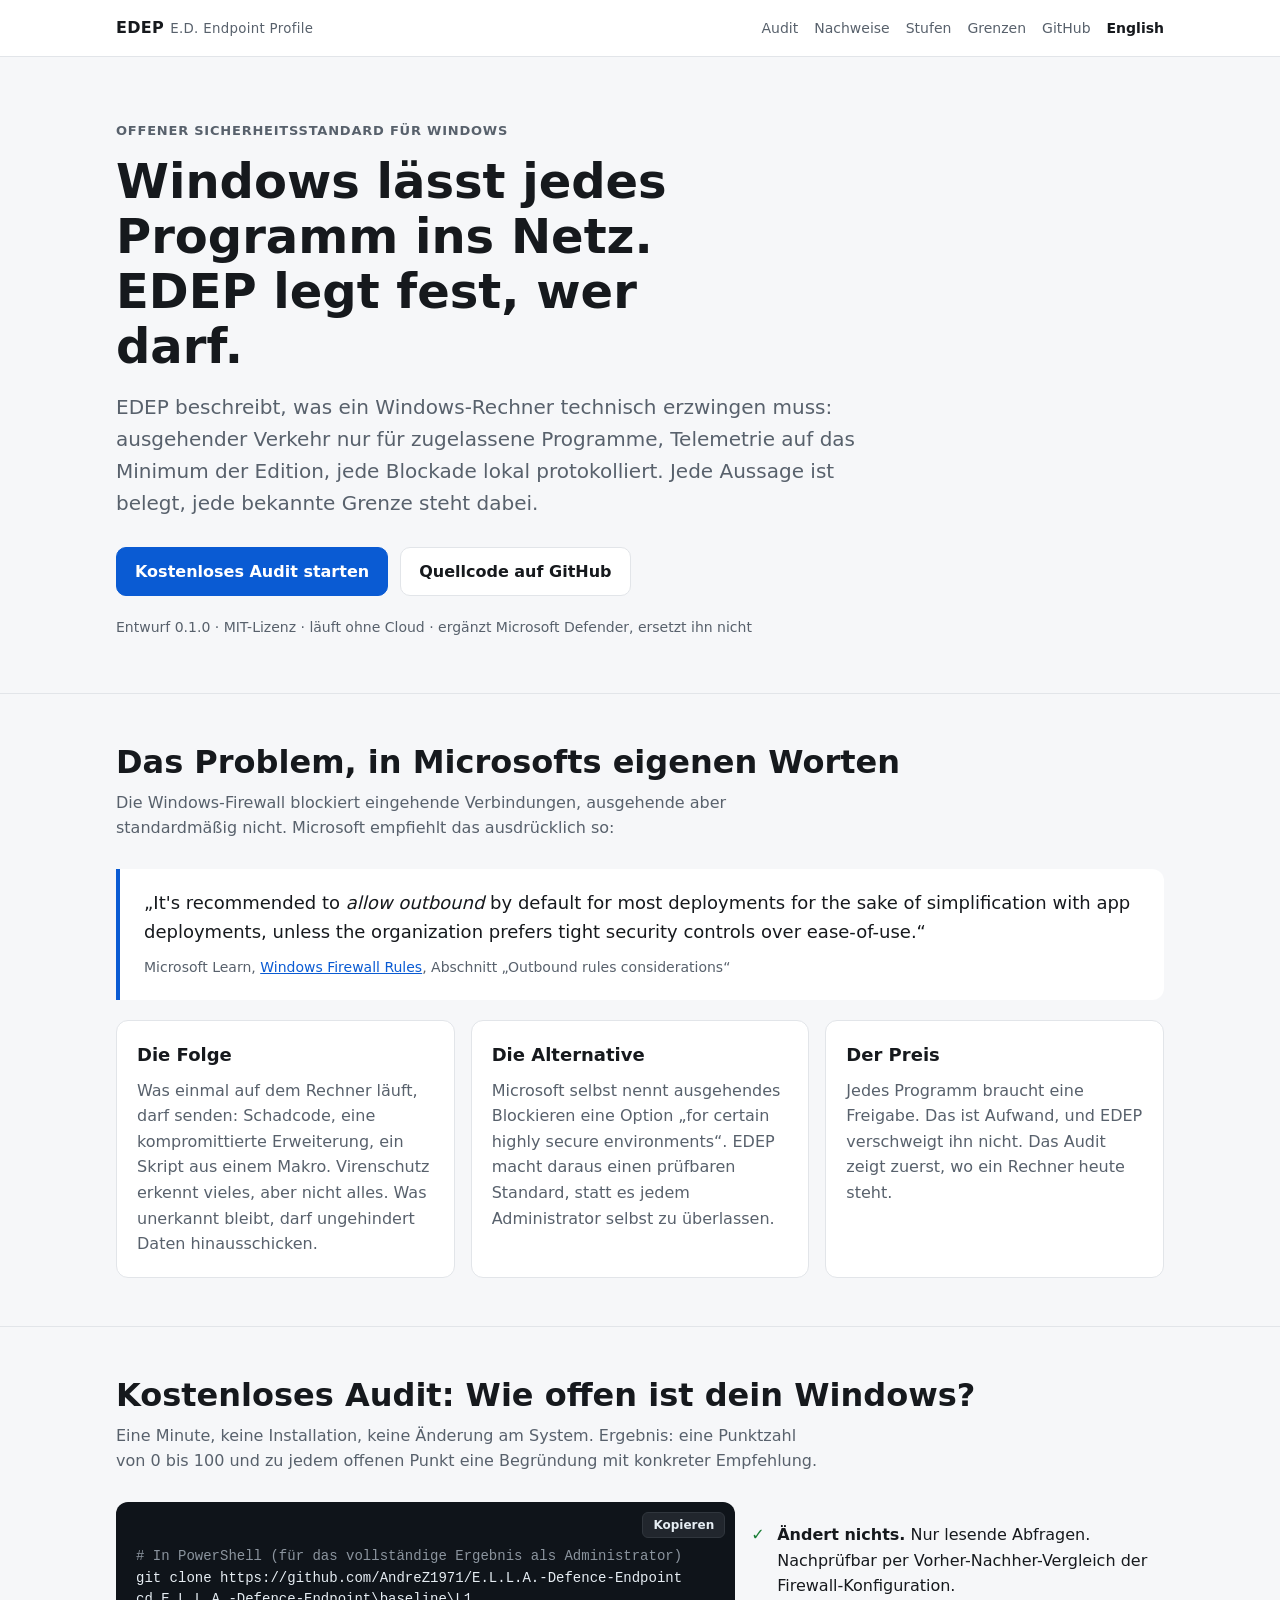
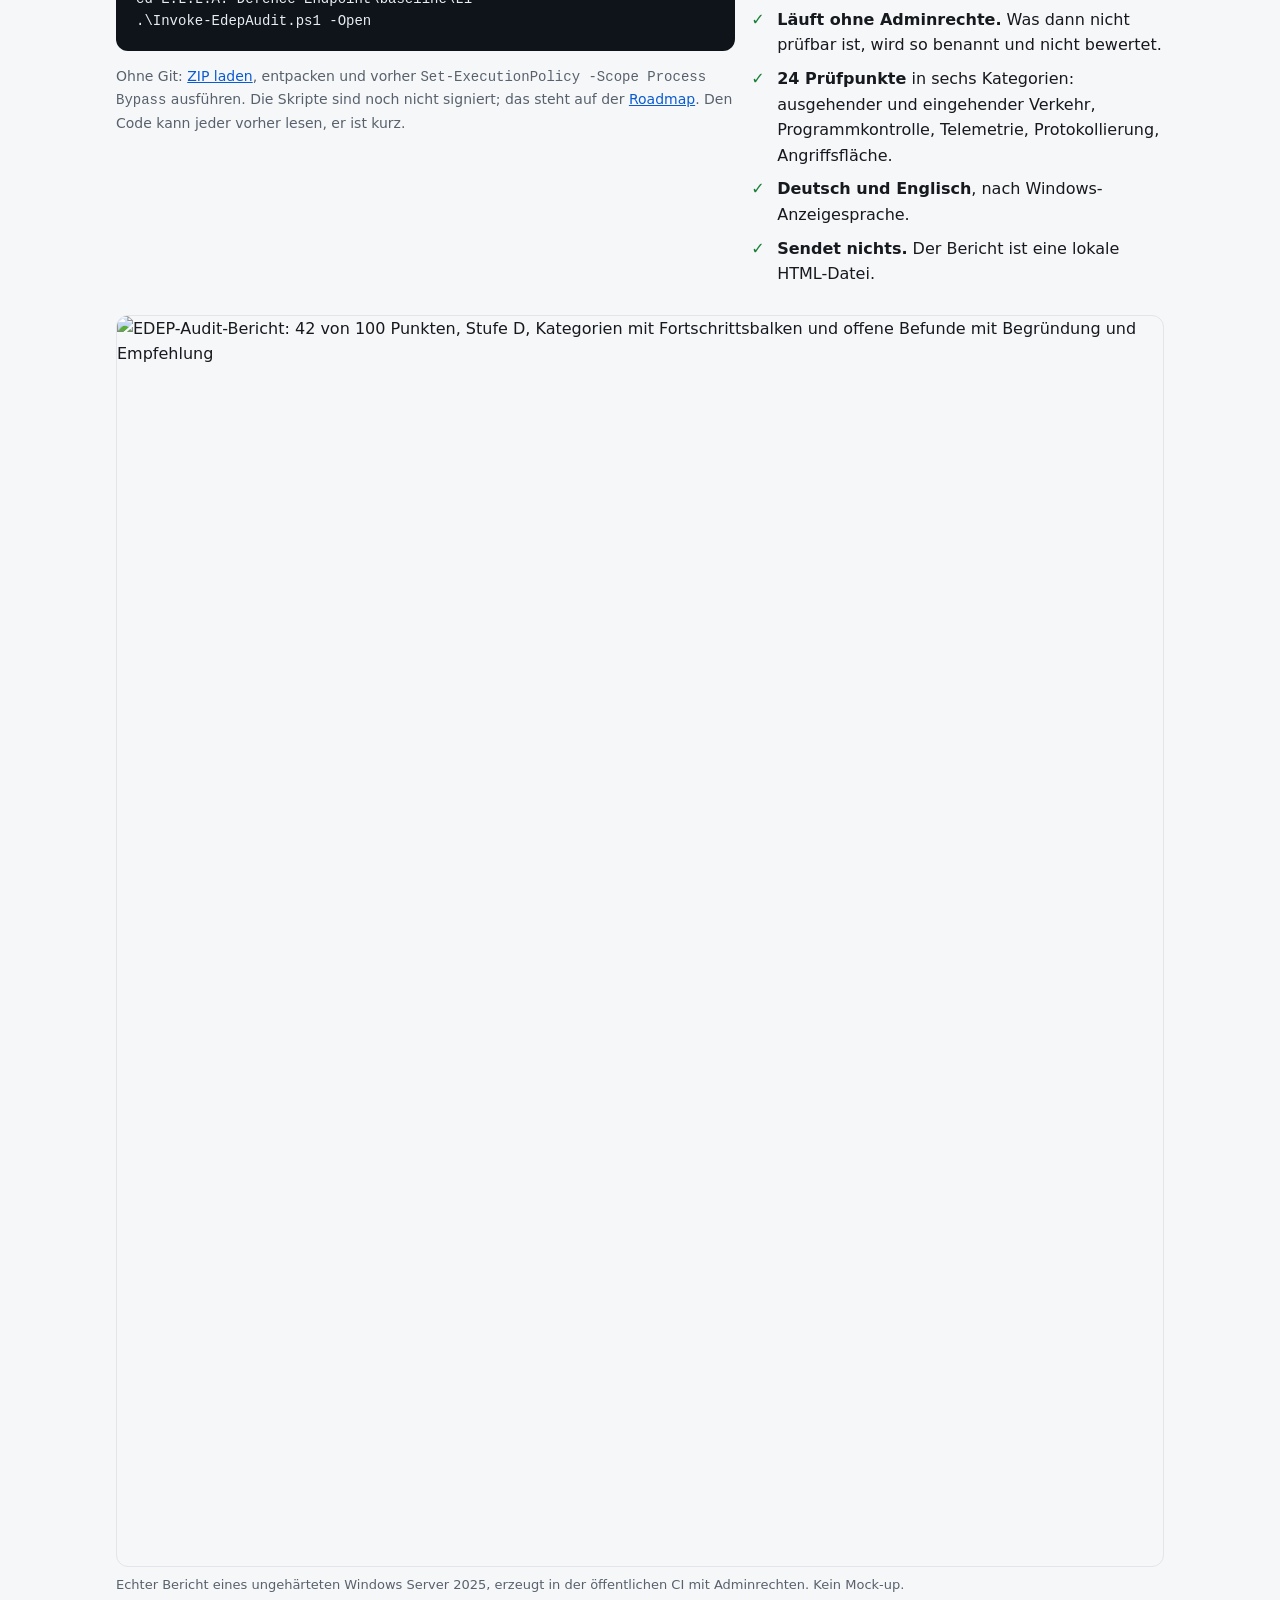
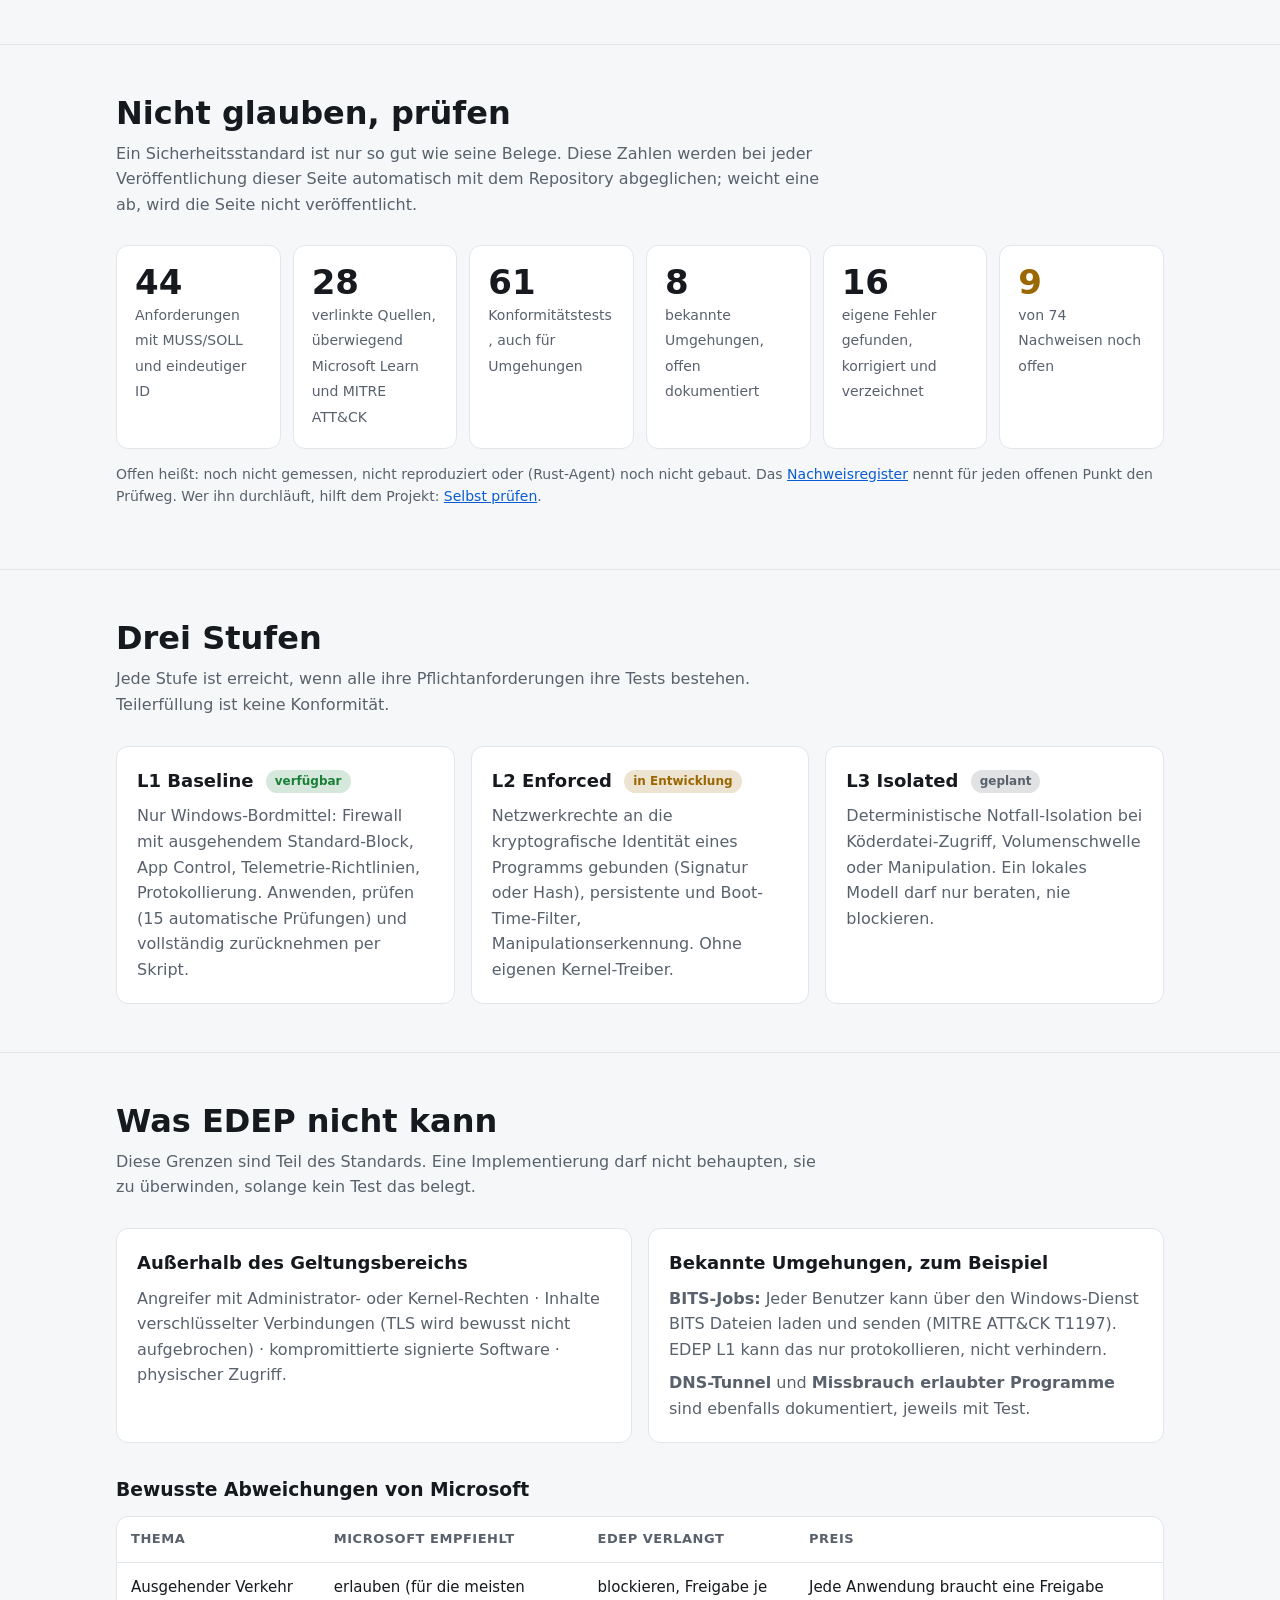
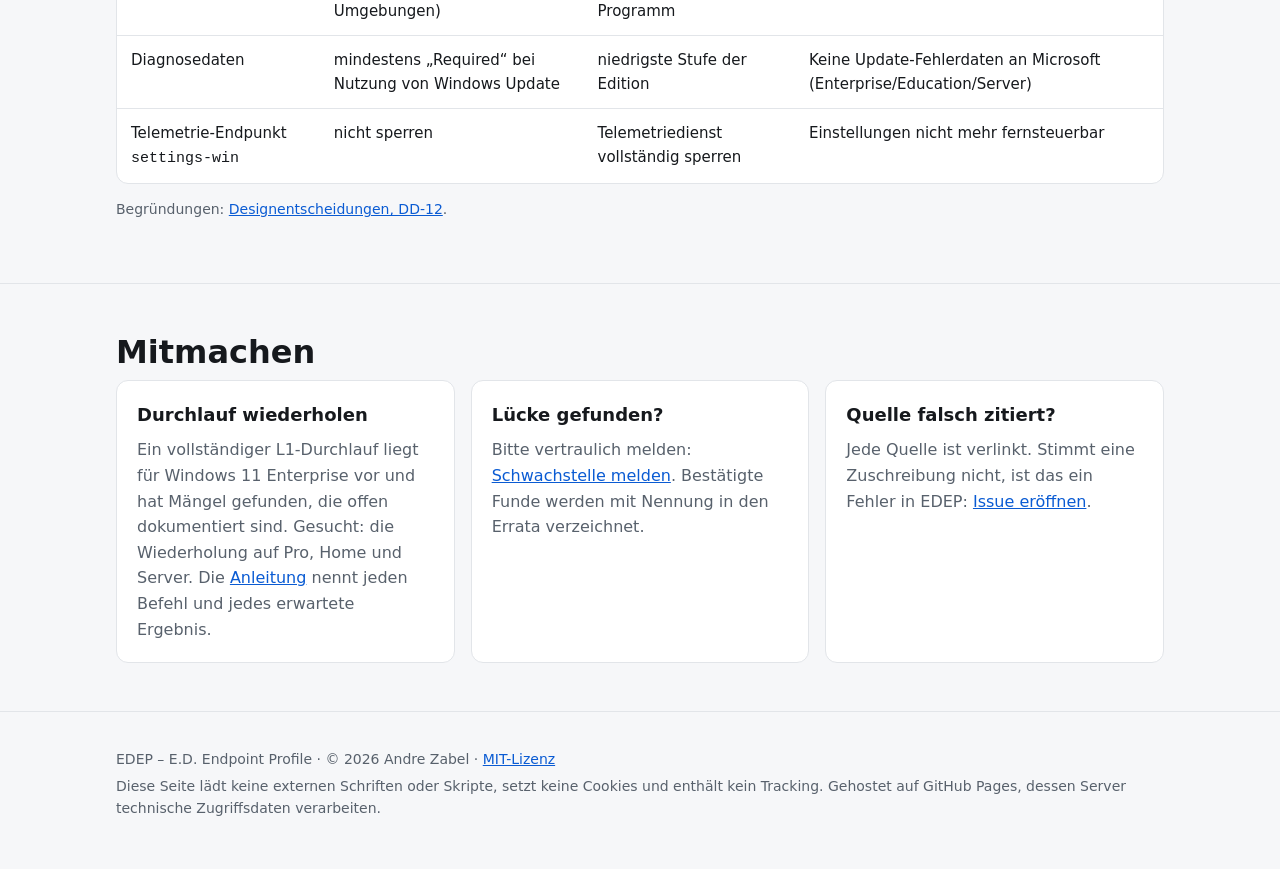
==== site/index.html @ e9babc38 "Destructive-Stufe auf Pro gemessen (12/13, D-E1 FAIL, E-91); Stufe übergibt eigene Sicherung an Rest" ====
<!doctype html>
<html lang="de">
  <head>
    <meta charset="utf-8" />
    <meta name="viewport" content="width=device-width, initial-scale=1" />
    <title>EDEP – Offener Sicherheitsstandard für Windows</title>
    <meta
      name="description"
      content="EDEP ist ein offener, prüfbarer Sicherheitsstandard für Windows: ausgehender Verkehr nur für zugelassene Programme, Telemetrie auf das Minimum, jede Blockade protokolliert. Mit kostenlosem Audit-Tool."
    />
    <meta name="color-scheme" content="light dark" />
    <link rel="alternate" hreflang="en" href="en/" />
    <link rel="stylesheet" href="style.css" />
  </head>
  <body>
    <header class="top">
      <div class="wrap">
        <a class="brand" href="./">EDEP<small>E.D. Endpoint Profile</small></a>
        <nav class="main" aria-label="Hauptnavigation">
          <a href="#audit">Audit</a>
          <a href="#pruefen">Nachweise</a>
          <a href="#stufen">Stufen</a>
          <a href="#grenzen">Grenzen</a>
          <a href="https://github.com/AndreZ1971/E.L.L.A.-Defence-Endpoint"
            >GitHub</a
          >
          <a class="lang" href="en/" hreflang="en" lang="en">English</a>
        </nav>
      </div>
    </header>

    <main>
      <div class="hero wrap">
        <p class="eyebrow">Offener Sicherheitsstandard für Windows</p>
        <h1>
          Windows lässt jedes Programm ins Netz. EDEP legt fest, wer darf.
        </h1>
        <p class="lead">
          EDEP beschreibt, was ein Windows-Rechner technisch erzwingen muss:
          ausgehender Verkehr nur für zugelassene Programme, Telemetrie auf das
          Minimum der Edition, jede Blockade lokal protokolliert. Jede Aussage
          ist belegt, jede bekannte Grenze steht dabei.
        </p>
        <div class="cta">
          <a class="btn primary" href="#audit">Kostenloses Audit starten</a>
          <a
            class="btn"
            href="https://github.com/AndreZ1971/E.L.L.A.-Defence-Endpoint"
            >Quellcode auf GitHub</a
          >
        </div>
        <p class="meta-line">
          Entwurf 0.1.0 · MIT-Lizenz · läuft ohne Cloud · ergänzt Microsoft
          Defender, ersetzt ihn nicht
        </p>
      </div>

      <section aria-labelledby="problem">
        <div class="wrap">
          <h2 id="problem">Das Problem, in Microsofts eigenen Worten</h2>
          <p class="intro">
            Die Windows-Firewall blockiert eingehende Verbindungen, ausgehende
            aber standardmäßig nicht. Microsoft empfiehlt das ausdrücklich so:
          </p>
          <blockquote class="source">
            <p>
              „It's recommended to <em>allow outbound</em> by default for most
              deployments for the sake of simplification with app deployments,
              unless the organization prefers tight security controls over
              ease-of-use.“
            </p>
            <cite
              >Microsoft Learn,
              <a
                href="https://learn.microsoft.com/en-us/windows/security/operating-system-security/network-security/windows-firewall/rules"
                >Windows Firewall Rules</a
              >, Abschnitt „Outbound rules considerations“</cite
            >
          </blockquote>
          <div class="grid three" style="margin-top: 20px">
            <div class="card">
              <h3>Die Folge</h3>
              <p>
                Was einmal auf dem Rechner läuft, darf senden: Schadcode, eine
                kompromittierte Erweiterung, ein Skript aus einem Makro.
                Virenschutz erkennt vieles, aber nicht alles. Was unerkannt
                bleibt, darf ungehindert Daten hinausschicken.
              </p>
            </div>
            <div class="card">
              <h3>Die Alternative</h3>
              <p>
                Microsoft selbst nennt ausgehendes Blockieren eine Option „for
                certain highly secure environments“. EDEP macht daraus einen
                prüfbaren Standard, statt es jedem Administrator selbst zu
                überlassen.
              </p>
            </div>
            <div class="card">
              <h3>Der Preis</h3>
              <p>
                Jedes Programm braucht eine Freigabe. Das ist Aufwand, und EDEP
                verschweigt ihn nicht. Das Audit zeigt zuerst, wo ein Rechner
                heute steht.
              </p>
            </div>
          </div>
        </div>
      </section>

      <section id="audit" aria-labelledby="audit-h">
        <div class="wrap">
          <h2 id="audit-h">Kostenloses Audit: Wie offen ist dein Windows?</h2>
          <p class="intro">
            Eine Minute, keine Installation, keine Änderung am System. Ergebnis:
            eine Punktzahl von 0 bis 100 und zu jedem offenen Punkt eine
            Begründung mit konkreter Empfehlung.
          </p>
          <div class="grid audit">
            <div>
              <div class="code">
                <button class="copy" type="button" data-copy="audit-cmd">
                  Kopieren
                </button>
                <pre
                  id="audit-cmd"
                ><span class="c"># In PowerShell (für das vollständige Ergebnis als Administrator)</span>
git clone https://github.com/AndreZ1971/E.L.L.A.-Defence-Endpoint
cd E.L.L.A.-Defence-Endpoint\baseline\L1
.\Invoke-EdepAudit.ps1 -Open</pre>
              </div>
              <p class="note">
                Ohne Git:
                <a
                  href="https://github.com/AndreZ1971/E.L.L.A.-Defence-Endpoint/archive/refs/heads/main.zip"
                  >ZIP laden</a
                >, entpacken und vorher
                <code>Set-ExecutionPolicy -Scope Process Bypass</code>
                ausführen. Die Skripte sind noch nicht signiert; das steht auf
                der
                <a
                  href="https://github.com/AndreZ1971/E.L.L.A.-Defence-Endpoint/blob/main/docs/ROADMAP.md"
                  >Roadmap</a
                >. Den Code kann jeder vorher lesen, er ist kurz.
              </p>
            </div>
            <div>
              <ul class="checks">
                <li>
                  <strong>Ändert nichts.</strong> Nur lesende Abfragen.
                  Nachprüfbar per Vorher-Nachher-Vergleich der
                  Firewall-Konfiguration.
                </li>
                <li>
                  <strong>Läuft ohne Adminrechte.</strong> Was dann nicht
                  prüfbar ist, wird so benannt und nicht bewertet.
                </li>
                <li>
                  <strong
                    ><span data-check="audit-items">24</span> Prüfpunkte</strong
                  >
                  in sechs Kategorien: ausgehender und eingehender Verkehr,
                  Programmkontrolle, Telemetrie, Protokollierung,
                  Angriffsfläche.
                </li>
                <li>
                  <strong>Deutsch und Englisch</strong>, nach
                  Windows-Anzeigesprache.
                </li>
                <li>
                  <strong>Sendet nichts.</strong> Der Bericht ist eine lokale
                  HTML-Datei.
                </li>
              </ul>
            </div>
          </div>
          <figure class="shot">
            <picture>
              <source
                media="(prefers-color-scheme: dark)"
                srcset="images/audit-beispiel-dunkel.png"
              />
              <img
                src="images/audit-beispiel-hell.png"
                width="1000"
                height="1195"
                alt="EDEP-Audit-Bericht: 42 von 100 Punkten, Stufe D, Kategorien mit Fortschrittsbalken und offene Befunde mit Begründung und Empfehlung"
                loading="lazy"
              />
            </picture>
            <figcaption>
              Echter Bericht eines ungehärteten Windows Server 2025, erzeugt in
              der öffentlichen CI mit Adminrechten. Kein Mock-up.
            </figcaption>
          </figure>
        </div>
      </section>

      <section id="pruefen" aria-labelledby="pruefen-h">
        <div class="wrap">
          <h2 id="pruefen-h">Nicht glauben, prüfen</h2>
          <p class="intro">
            Ein Sicherheitsstandard ist nur so gut wie seine Belege. Diese
            Zahlen werden bei jeder Veröffentlichung dieser Seite automatisch
            mit dem Repository abgeglichen; weicht eine ab, wird die Seite nicht
            veröffentlicht.
          </p>
          <div class="stats">
            <a
              class="stat"
              href="https://github.com/AndreZ1971/E.L.L.A.-Defence-Endpoint/blob/main/SPEC.md#4-anforderungen"
              ><b data-check="requirements">44</b
              ><span>Anforderungen mit MUSS/SOLL und eindeutiger ID</span></a
            >
            <a
              class="stat"
              href="https://github.com/AndreZ1971/E.L.L.A.-Defence-Endpoint/blob/main/SPEC.md#anhang-b--quellen"
              ><b data-check="sources">28</b
              ><span
                >verlinkte Quellen, überwiegend Microsoft Learn und MITRE
                ATT&amp;CK</span
              ></a
            >
            <a
              class="stat"
              href="https://github.com/AndreZ1971/E.L.L.A.-Defence-Endpoint/blob/main/conformance/README.md"
              ><b data-check="tests">61</b
              ><span>Konformitätstests, auch für Umgehungen</span></a
            >
            <a
              class="stat"
              href="https://github.com/AndreZ1971/E.L.L.A.-Defence-Endpoint/blob/main/SPEC.md#34-bekannte-umgehungen-normativ"
              ><b data-check="bypasses">8</b
              ><span>bekannte Umgehungen, offen dokumentiert</span></a
            >
            <a
              class="stat"
              href="https://github.com/AndreZ1971/E.L.L.A.-Defence-Endpoint/blob/main/docs/EVIDENCE.md#errata"
              ><b data-check="errata">16</b
              ><span
                >eigene Fehler gefunden, korrigiert und verzeichnet</span
              ></a
            >
            <a
              class="stat open"
              href="https://github.com/AndreZ1971/E.L.L.A.-Defence-Endpoint/blob/main/docs/EVIDENCE.md"
              ><b data-check="evidence-open">9</b
              ><span
                >von <span data-check="evidence-total">74</span> Nachweisen noch
                offen</span
              ></a
            >
          </div>
          <p class="note">
            Offen heißt: noch nicht gemessen, nicht reproduziert oder (Rust-Agent)
            noch nicht gebaut. Das
            <a
              href="https://github.com/AndreZ1971/E.L.L.A.-Defence-Endpoint/blob/main/docs/EVIDENCE.md"
              >Nachweisregister</a
            >
            nennt für jeden offenen Punkt den Prüfweg. Wer ihn durchläuft, hilft
            dem Projekt:
            <a
              href="https://github.com/AndreZ1971/E.L.L.A.-Defence-Endpoint/blob/main/docs/VERIFY-YOURSELF.md"
              >Selbst prüfen</a
            >.
          </p>
        </div>
      </section>

      <section id="stufen" aria-labelledby="stufen-h">
        <div class="wrap">
          <h2 id="stufen-h">Drei Stufen</h2>
          <p class="intro">
            Jede Stufe ist erreicht, wenn alle ihre Pflichtanforderungen ihre
            Tests bestehen. Teilerfüllung ist keine Konformität.
          </p>
          <div class="grid three">
            <div class="card">
              <h3>L1 Baseline <span class="badge ok">verfügbar</span></h3>
              <p>
                Nur Windows-Bordmittel: Firewall mit ausgehendem Standard-Block,
                App Control, Telemetrie-Richtlinien, Protokollierung. Anwenden,
                prüfen (<span data-check="l1-checks">15</span> automatische
                Prüfungen) und vollständig zurücknehmen per Skript.
              </p>
            </div>
            <div class="card">
              <h3>L2 Enforced <span class="badge dev">in Entwicklung</span></h3>
              <p>
                Netzwerkrechte an die kryptografische Identität eines Programms
                gebunden (Signatur oder Hash), persistente und Boot-Time-Filter,
                Manipulationserkennung. Ohne eigenen Kernel-Treiber.
              </p>
            </div>
            <div class="card">
              <h3>L3 Isolated <span class="badge plan">geplant</span></h3>
              <p>
                Deterministische Notfall-Isolation bei Köderdatei-Zugriff,
                Volumenschwelle oder Manipulation. Ein lokales Modell darf nur
                beraten, nie blockieren.
              </p>
            </div>
          </div>
        </div>
      </section>

      <section id="grenzen" aria-labelledby="grenzen-h">
        <div class="wrap">
          <h2 id="grenzen-h">Was EDEP nicht kann</h2>
          <p class="intro">
            Diese Grenzen sind Teil des Standards. Eine Implementierung darf
            nicht behaupten, sie zu überwinden, solange kein Test das belegt.
          </p>
          <div class="grid two">
            <div class="card">
              <h3>Außerhalb des Geltungsbereichs</h3>
              <p>
                Angreifer mit Administrator- oder Kernel-Rechten · Inhalte
                verschlüsselter Verbindungen (TLS wird bewusst nicht
                aufgebrochen) · kompromittierte signierte Software · physischer
                Zugriff.
              </p>
            </div>
            <div class="card">
              <h3>Bekannte Umgehungen, zum Beispiel</h3>
              <p>
                <strong>BITS-Jobs:</strong> Jeder Benutzer kann über den
                Windows-Dienst BITS Dateien laden und senden (MITRE ATT&amp;CK
                T1197). EDEP L1 kann das nur protokollieren, nicht verhindern.
              </p>
              <p>
                <strong>DNS-Tunnel</strong> und
                <strong>Missbrauch erlaubter Programme</strong> sind ebenfalls
                dokumentiert, jeweils mit Test.
              </p>
            </div>
          </div>
          <h3 style="margin: 32px 0 12px">
            Bewusste Abweichungen von Microsoft
          </h3>
          <div class="table-wrap">
            <table>
              <thead>
                <tr>
                  <th>Thema</th>
                  <th>Microsoft empfiehlt</th>
                  <th>EDEP verlangt</th>
                  <th>Preis</th>
                </tr>
              </thead>
              <tbody>
                <tr>
                  <td>Ausgehender Verkehr</td>
                  <td>erlauben (für die meisten Umgebungen)</td>
                  <td>blockieren, Freigabe je Programm</td>
                  <td>Jede Anwendung braucht eine Freigabe</td>
                </tr>
                <tr>
                  <td>Diagnosedaten</td>
                  <td>mindestens „Required“ bei Nutzung von Windows Update</td>
                  <td>niedrigste Stufe der Edition</td>
                  <td>
                    Keine Update-Fehlerdaten an Microsoft
                    (Enterprise/Education/Server)
                  </td>
                </tr>
                <tr>
                  <td>Telemetrie-Endpunkt <code>settings-win</code></td>
                  <td>nicht sperren</td>
                  <td>Telemetriedienst vollständig sperren</td>
                  <td>Einstellungen nicht mehr fernsteuerbar</td>
                </tr>
              </tbody>
            </table>
          </div>
          <p class="note">
            Begründungen:
            <a
              href="https://github.com/AndreZ1971/E.L.L.A.-Defence-Endpoint/blob/main/docs/DESIGN-DECISIONS.md"
              >Designentscheidungen, DD-12</a
            >.
          </p>
        </div>
      </section>

      <section aria-labelledby="mit-h">
        <div class="wrap">
          <h2 id="mit-h">Mitmachen</h2>
          <div class="grid three">
            <div class="card">
              <h3>Durchlauf wiederholen</h3>
              <p>
                Ein vollständiger L1-Durchlauf liegt für Windows 11 Enterprise vor und
                hat Mängel gefunden, die offen dokumentiert sind. Gesucht: die
                Wiederholung auf Pro, Home und Server. Die
                <a
                  href="https://github.com/AndreZ1971/E.L.L.A.-Defence-Endpoint/blob/main/docs/VERIFY-YOURSELF.md"
                  >Anleitung</a
                >
                nennt jeden Befehl und jedes erwartete Ergebnis.
              </p>
            </div>
            <div class="card">
              <h3>Lücke gefunden?</h3>
              <p>
                Bitte vertraulich melden:
                <a
                  href="https://github.com/AndreZ1971/E.L.L.A.-Defence-Endpoint/security/advisories/new"
                  >Schwachstelle melden</a
                >. Bestätigte Funde werden mit Nennung in den Errata
                verzeichnet.
              </p>
            </div>
            <div class="card">
              <h3>Quelle falsch zitiert?</h3>
              <p>
                Jede Quelle ist verlinkt. Stimmt eine Zuschreibung nicht, ist
                das ein Fehler in EDEP:
                <a
                  href="https://github.com/AndreZ1971/E.L.L.A.-Defence-Endpoint/issues"
                  >Issue eröffnen</a
                >.
              </p>
            </div>
          </div>
        </div>
      </section>
    </main>

    <footer class="bottom">
      <div class="wrap">
        <p>
          EDEP – E.D. Endpoint Profile · © 2026 Andre Zabel ·
          <a
            href="https://github.com/AndreZ1971/E.L.L.A.-Defence-Endpoint/blob/main/LICENSE"
            >MIT-Lizenz</a
          >
        </p>
        <p>
          Diese Seite lädt keine externen Schriften oder Skripte, setzt keine
          Cookies und enthält kein Tracking. Gehostet auf GitHub Pages, dessen
          Server technische Zugriffsdaten verarbeiten.
        </p>
      </div>
    </footer>

    <script>
      document.querySelectorAll("button.copy").forEach(function (b) {
        b.addEventListener("click", function () {
          var t = document
            .getElementById(b.getAttribute("data-copy"))
            .innerText.split("\n")
            .filter(function (l) {
              return l.trim().charAt(0) !== "#";
            })
            .join("\n");
          navigator.clipboard.writeText(t).then(function () {
            var o = b.textContent;
            b.textContent = "Kopiert";
            setTimeout(function () {
              b.textContent = o;
            }, 1500);
          });
        });
      });
    </script>
  </body>
</html>
---- site/style.css ----
/* EDEP – Projektseite. Keine externen Ressourcen, keine Cookies, kein Tracking. */
:root {
  --bg: #f6f7f9;
  --surface: #ffffff;
  --fg: #16191d;
  --muted: #58616c;
  --line: #e2e5e9;
  --accent: #0a5bd3;
  --accent-fg: #ffffff;
  --ok: #1a7f37;
  --warn: #9a6700;
  --bad: #c62828;
  --code-bg: #0f141a;
  --code-fg: #e6edf3;
  --radius: 12px;
  --max: 1080px;
}
@media (prefers-color-scheme: dark) {
  :root {
    --bg: #0d1117;
    --surface: #161b22;
    --fg: #e6edf3;
    --muted: #8d96a0;
    --line: #2d333b;
    --accent: #4c9aff;
    --accent-fg: #0d1117;
    --ok: #3fb950;
    --warn: #d29922;
    --bad: #f85149;
    --code-bg: #010409;
  }
}
* {
  box-sizing: border-box;
}
html {
  scroll-behavior: smooth;
}
@media (prefers-reduced-motion: reduce) {
  html {
    scroll-behavior: auto;
  }
}
body {
  overflow-wrap: break-word;
  margin: 0;
  background: var(--bg);
  color: var(--fg);
  font:
    16px/1.6 system-ui,
    -apple-system,
    "Segoe UI",
    Roboto,
    sans-serif;
  -webkit-text-size-adjust: 100%;
}
a {
  color: var(--accent);
}
a:focus-visible,
button:focus-visible {
  outline: 3px solid var(--accent);
  outline-offset: 2px;
  border-radius: 4px;
}
code,
pre {
  font-variant-ligatures: none;
  font-family: ui-monospace, "Cascadia Code", Consolas, monospace;
}
.wrap {
  max-width: var(--max);
  margin: 0 auto;
  padding: 0 16px;
}

/* Kopfzeile */
header.top {
  border-bottom: 1px solid var(--line);
  background: var(--surface);
  position: sticky;
  top: 0;
  z-index: 10;
}
header.top .wrap {
  display: flex;
  align-items: center;
  gap: 20px;
  min-height: 56px;
  flex-wrap: wrap;
}
.brand {
  font-weight: 700;
  color: var(--fg);
  text-decoration: none;
  letter-spacing: 0.02em;
}
.brand small {
  font-weight: 500;
  color: var(--muted);
  margin-left: 6px;
}
nav.main {
  display: flex;
  gap: 16px;
  flex-wrap: wrap;
  margin-left: auto;
  font-size: 14px;
}
nav.main a {
  color: var(--muted);
  text-decoration: none;
}
nav.main a:hover {
  color: var(--fg);
}
nav.main a.lang {
  color: var(--fg);
  font-weight: 600;
}

/* Einstieg */
.hero {
  padding-top: 64px;
  padding-bottom: 40px;
}
.eyebrow {
  font-size: 13px;
  font-weight: 600;
  letter-spacing: 0.06em;
  text-transform: uppercase;
  color: var(--muted);
  margin: 0 0 12px;
}
.hero h1 {
  font-size: clamp(30px, 5vw, 48px);
  line-height: 1.15;
  margin: 0 0 16px;
  max-width: 18ch;
}
.hero p.lead {
  font-size: clamp(17px, 2.2vw, 20px);
  color: var(--muted);
  max-width: 62ch;
  margin: 0 0 28px;
}
.cta {
  display: flex;
  gap: 12px;
  flex-wrap: wrap;
}
.btn {
  display: inline-block;
  padding: 11px 18px;
  border-radius: 10px;
  font-weight: 600;
  text-decoration: none;
  border: 1px solid var(--line);
  color: var(--fg);
  background: var(--surface);
}
.btn.primary {
  background: var(--accent);
  color: var(--accent-fg);
  border-color: var(--accent);
}
.meta-line {
  margin-top: 20px;
  font-size: 14px;
  color: var(--muted);
}

/* Abschnitte */
section {
  padding: 48px 0;
  border-top: 1px solid var(--line);
}
section h2 {
  font-size: clamp(24px, 3.4vw, 32px);
  margin: 0 0 8px;
  line-height: 1.25;
}
section p.intro {
  color: var(--muted);
  max-width: 70ch;
  margin: 0 0 28px;
}
.grid {
  display: grid;
  gap: 16px;
}
.grid > * {
  min-width: 0;
}
.grid.audit {
  grid-template-columns: minmax(0, 3fr) minmax(0, 2fr);
  align-items: start;
}
@media (max-width: 820px) {
  .grid.audit {
    grid-template-columns: minmax(0, 1fr);
  }
}
.grid.two {
  grid-template-columns: repeat(auto-fit, minmax(min(300px, 100%), 1fr));
}
.grid.three {
  grid-template-columns: repeat(auto-fit, minmax(min(240px, 100%), 1fr));
}
.card {
  background: var(--surface);
  border: 1px solid var(--line);
  border-radius: var(--radius);
  padding: 20px;
}
.card h3 {
  margin: 0 0 8px;
  font-size: 18px;
}
.card p {
  margin: 0;
  color: var(--muted);
}
.card p + p {
  margin-top: 8px;
}

/* Zitat mit Quelle */
blockquote.source {
  margin: 0;
  padding: 20px 24px;
  border-left: 4px solid var(--accent);
  background: var(--surface);
  border-radius: 0 var(--radius) var(--radius) 0;
}
blockquote.source p {
  margin: 0 0 8px;
  font-size: 18px;
}
blockquote.source cite {
  font-style: normal;
  font-size: 14px;
  color: var(--muted);
}

/* Code mit Kopierknopf */
.code {
  position: relative;
  background: var(--code-bg);
  color: var(--code-fg);
  border-radius: var(--radius);
  padding: 44px 20px 18px;
  overflow-x: auto;
}
.code pre {
  margin: 0;
  font-size: 14px;
  line-height: 1.55;
  white-space: pre;
}
.code .c {
  color: #8b949e;
}
.copy {
  position: absolute;
  top: 10px;
  right: 10px;
  font:
    600 12px system-ui,
    sans-serif;
  padding: 5px 10px;
  border-radius: 6px;
  border: 1px solid #30363d;
  background: #21262d;
  color: #e6edf3;
  cursor: pointer;
}
ul.checks {
  list-style: none;
  padding: 0;
  margin: 20px 0 0;
  display: grid;
  gap: 8px;
}
ul.checks li {
  padding-left: 26px;
  position: relative;
}
ul.checks li::before {
  content: "✓";
  position: absolute;
  left: 0;
  color: var(--ok);
  font-weight: 700;
}
.shot {
  margin: 28px 0 0;
}
.shot img {
  width: 100%;
  height: auto;
  border-radius: var(--radius);
  border: 1px solid var(--line);
  display: block;
}
.shot figcaption {
  font-size: 13px;
  color: var(--muted);
  margin-top: 8px;
}

/* Kennzahlen */
.stats {
  display: grid;
  gap: 12px;
  grid-template-columns: repeat(auto-fit, minmax(min(160px, 100%), 1fr));
}
.stat {
  background: var(--surface);
  border: 1px solid var(--line);
  border-radius: var(--radius);
  padding: 18px;
  text-decoration: none;
  color: var(--fg);
  display: block;
}
.stat:hover {
  border-color: var(--accent);
}
.stat b {
  display: block;
  font-size: 34px;
  line-height: 1.1;
  font-variant-numeric: tabular-nums;
}
.stat span {
  font-size: 14px;
  color: var(--muted);
}
.stat.open b {
  color: var(--warn);
}
.note {
  font-size: 14px;
  color: var(--muted);
  margin-top: 14px;
}

/* Stufen */
.badge {
  display: inline-block;
  font-size: 12px;
  font-weight: 700;
  padding: 2px 9px;
  border-radius: 999px;
  margin-left: 6px;
  vertical-align: middle;
}
.badge.ok {
  background: color-mix(in srgb, var(--ok) 18%, transparent);
  color: var(--ok);
}
.badge.dev {
  background: color-mix(in srgb, var(--warn) 18%, transparent);
  color: var(--warn);
}
.badge.plan {
  background: color-mix(in srgb, var(--muted) 18%, transparent);
  color: var(--muted);
}

/* Tabellen */
.table-wrap {
  overflow-x: auto;
  border: 1px solid var(--line);
  border-radius: var(--radius);
  background: var(--surface);
}
table {
  border-collapse: collapse;
  width: 100%;
  font-size: 15px;
}
th,
td {
  text-align: left;
  padding: 12px 14px;
  border-bottom: 1px solid var(--line);
  vertical-align: top;
}
th {
  font-size: 13px;
  text-transform: uppercase;
  letter-spacing: 0.04em;
  color: var(--muted);
}
tr:last-child td {
  border-bottom: 0;
}
td.id {
  font-family: ui-monospace, Consolas, monospace;
  font-size: 13px;
  white-space: nowrap;
  color: var(--muted);
}

footer.bottom {
  border-top: 1px solid var(--line);
  padding: 32px 0 48px;
  color: var(--muted);
  font-size: 14px;
}
footer.bottom p {
  margin: 4px 0;
}
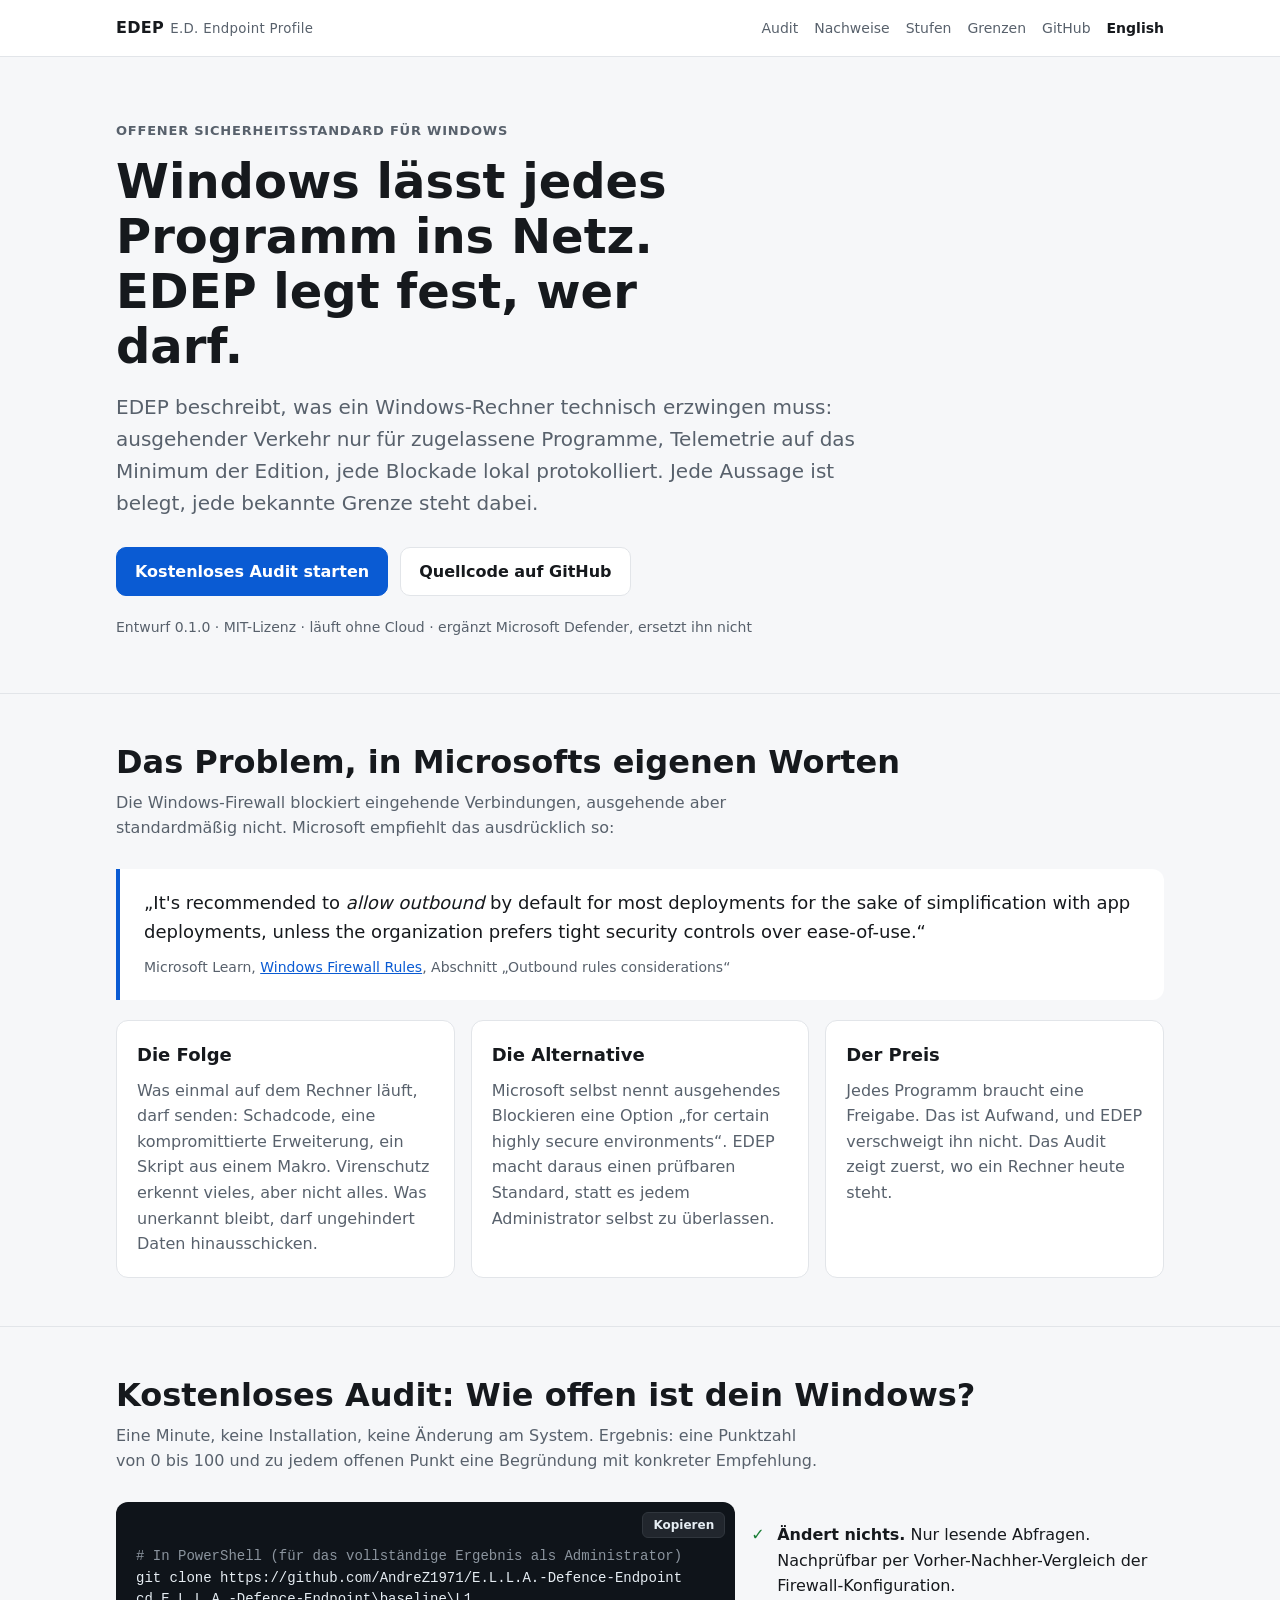
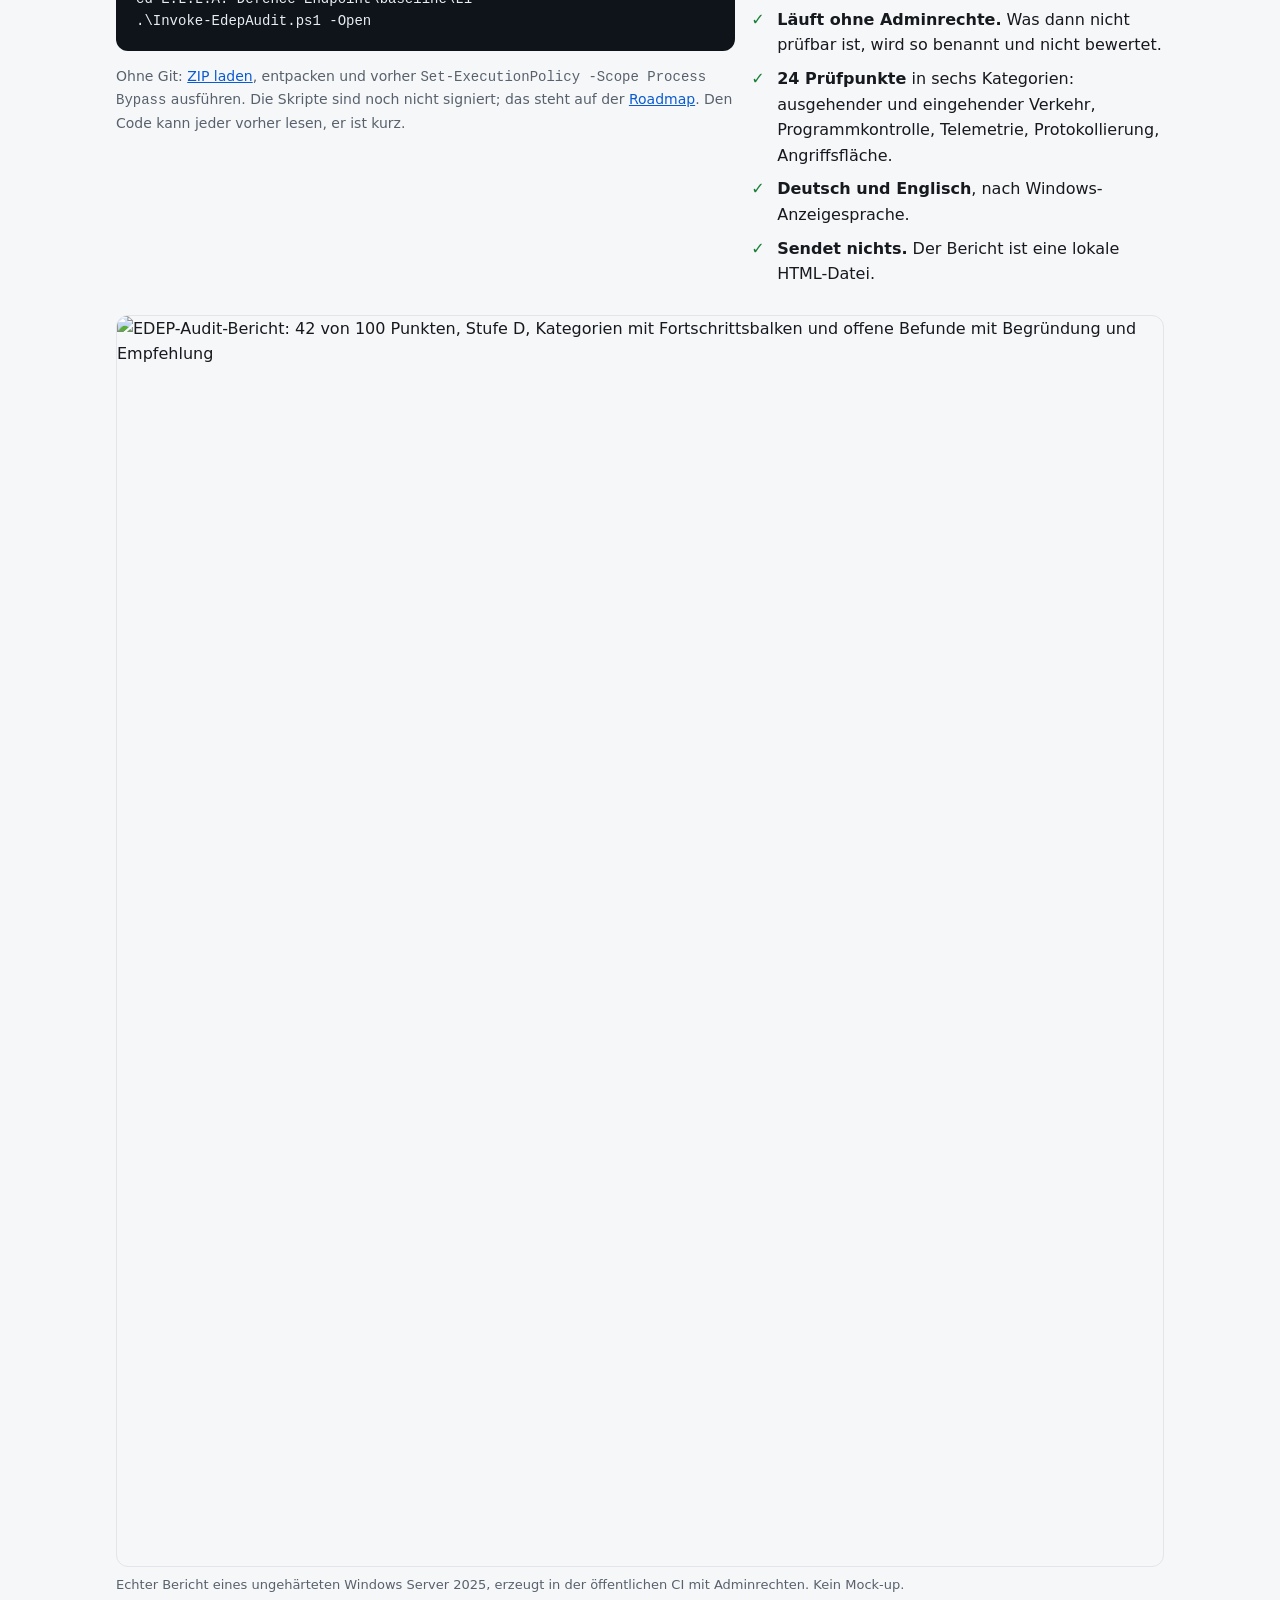
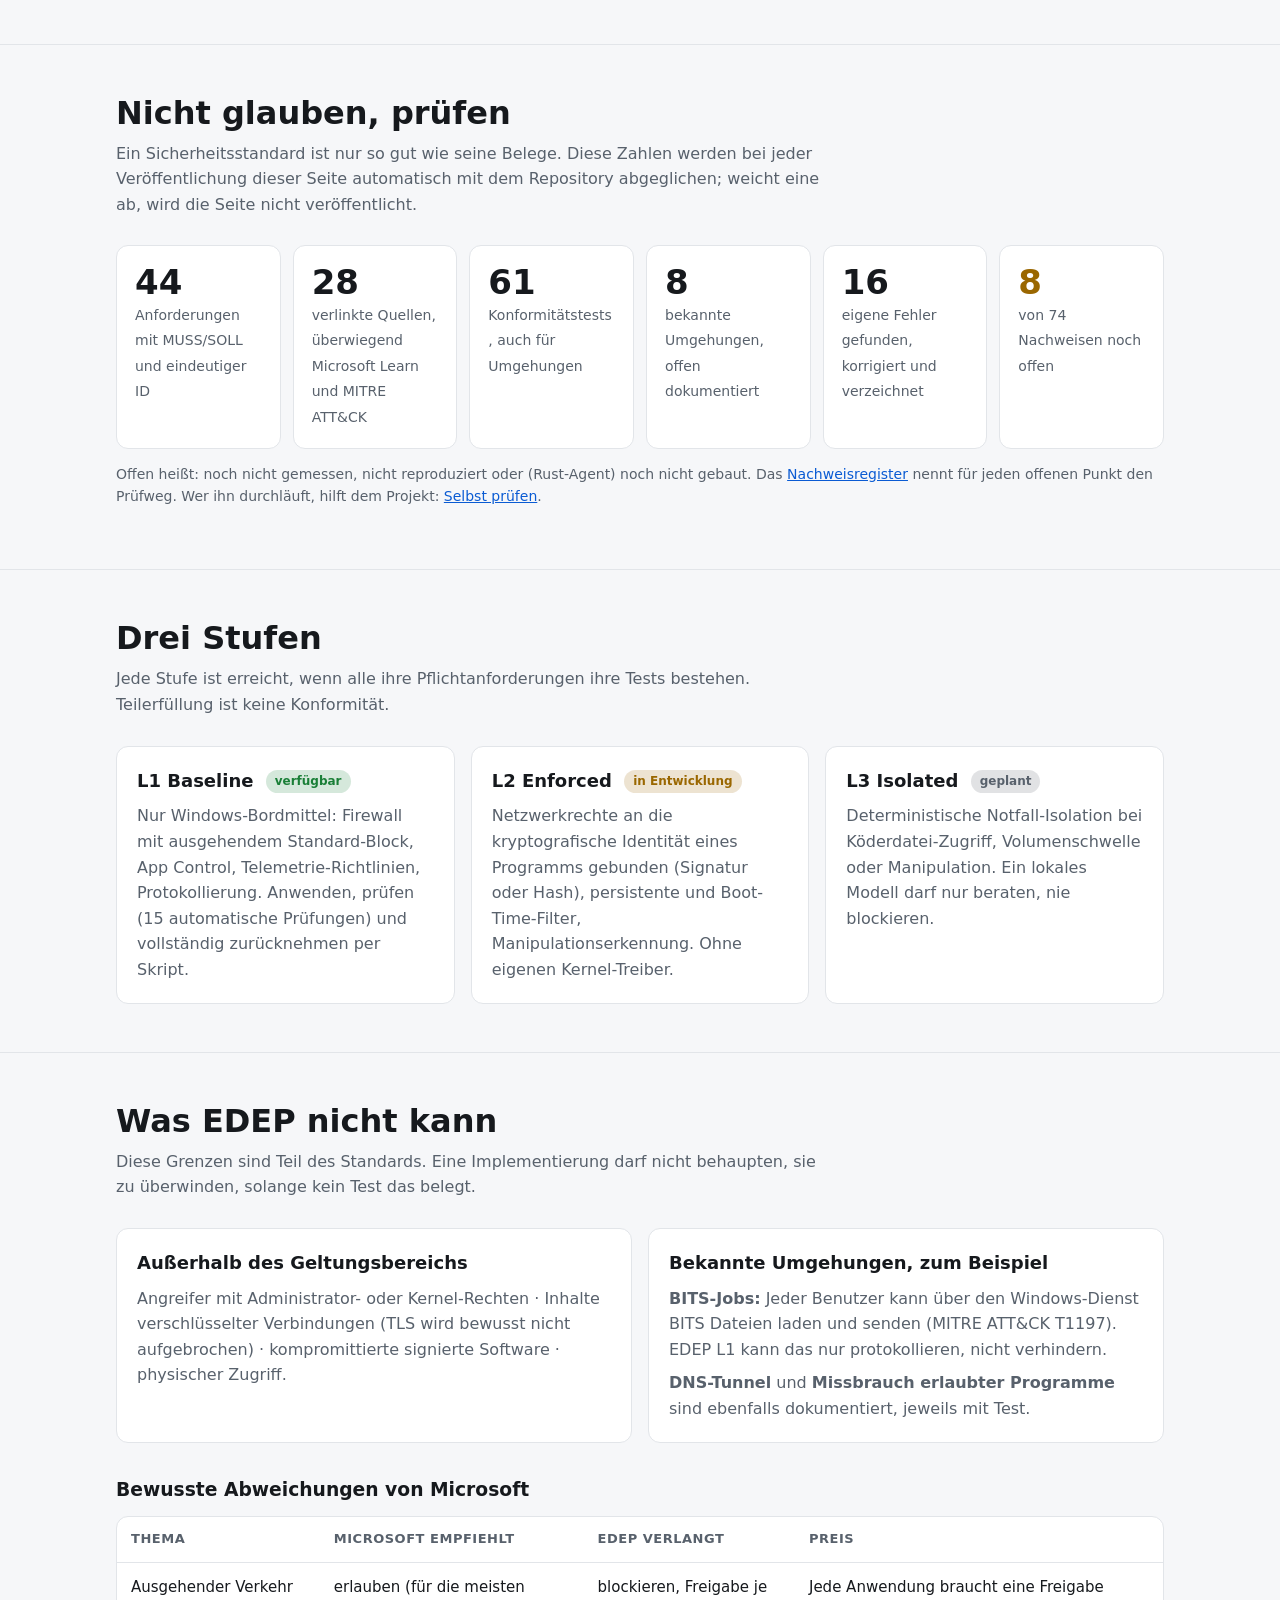
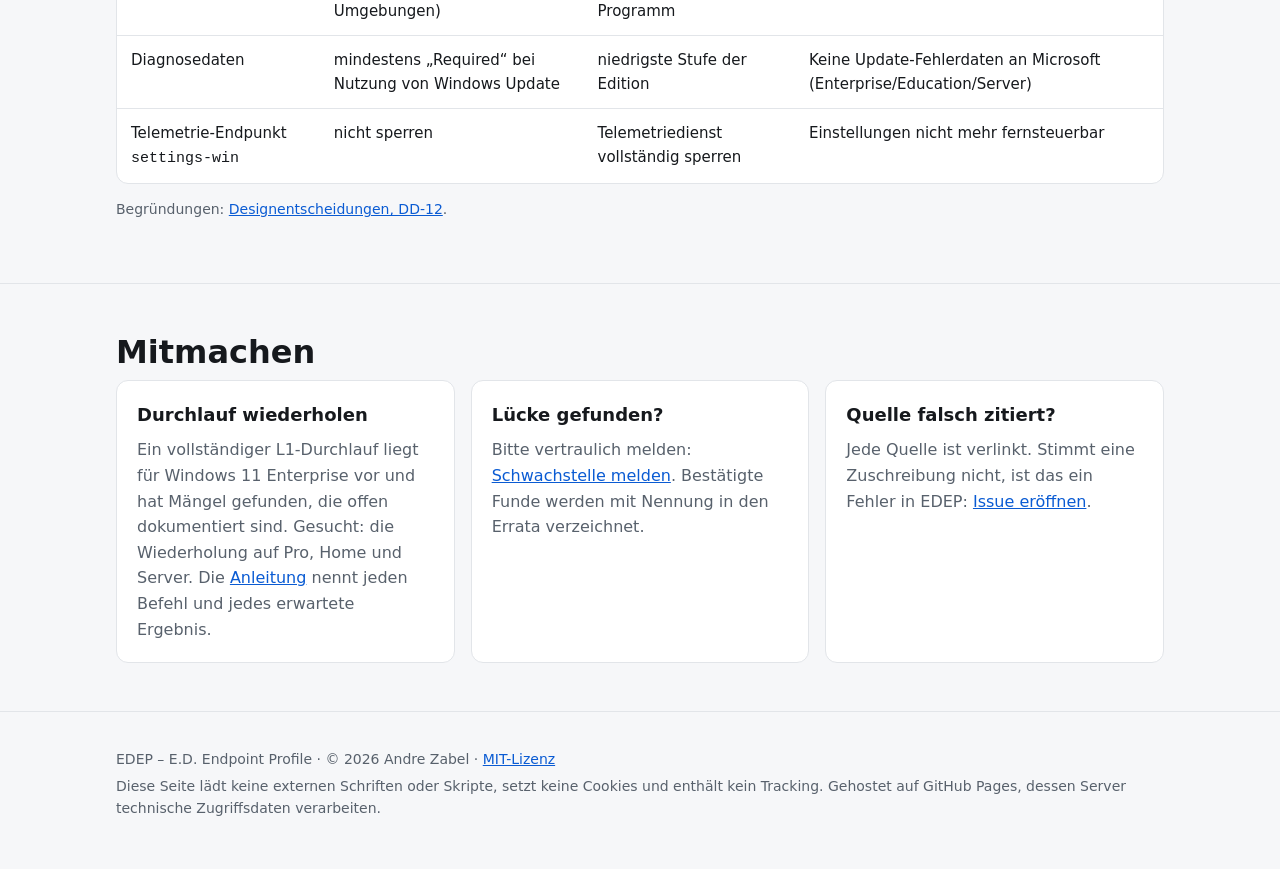
==== commit 1f5f4d95: "Gegenversuch auf Pro: Destructive-Stufe mit eigener Sicherung 13/13, D-E1 identisch auch nach Neusta" ====
--- a/site/index.html
+++ b/site/index.html
@@ -244,7 +244,7 @@
             <a
               class="stat open"
               href="https://github.com/AndreZ1971/E.L.L.A.-Defence-Endpoint/blob/main/docs/EVIDENCE.md"
-              ><b data-check="evidence-open">9</b
+              ><b data-check="evidence-open">8</b
               ><span
                 >von <span data-check="evidence-total">74</span> Nachweisen noch
                 offen</span
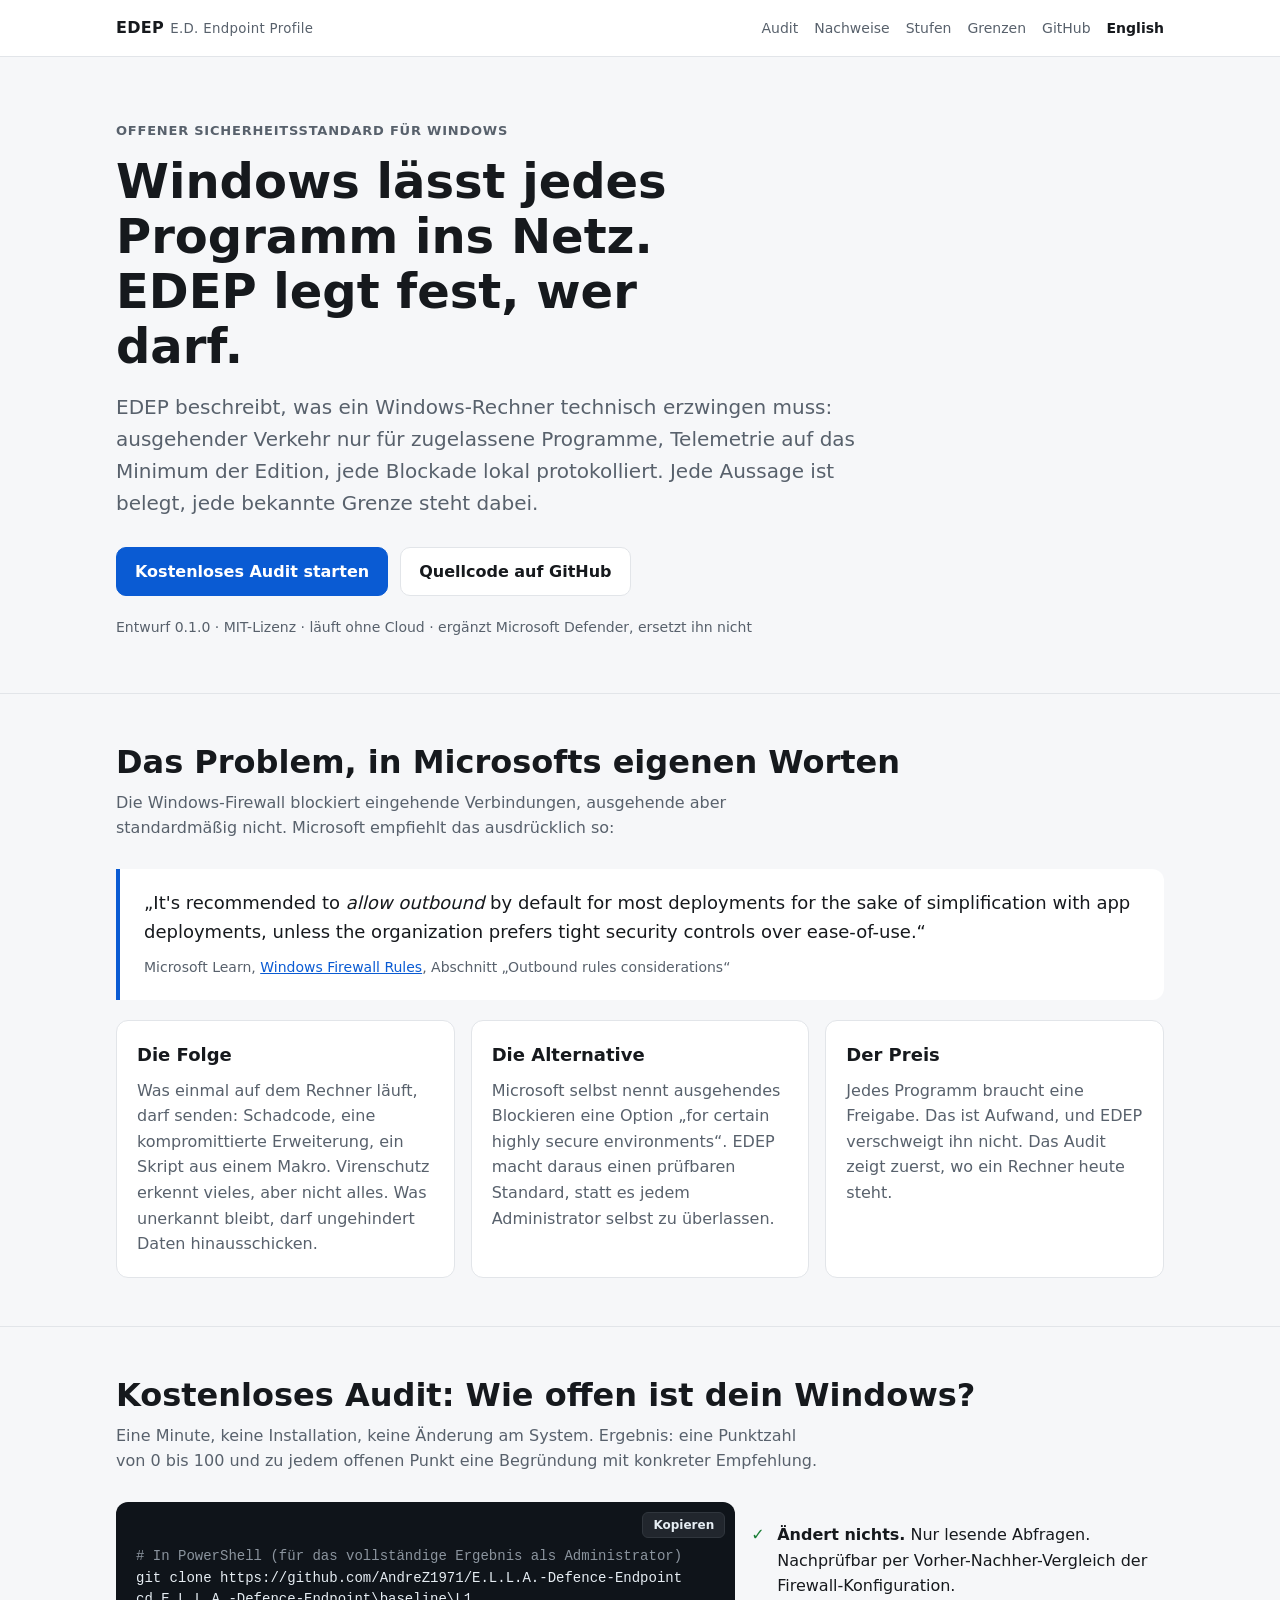
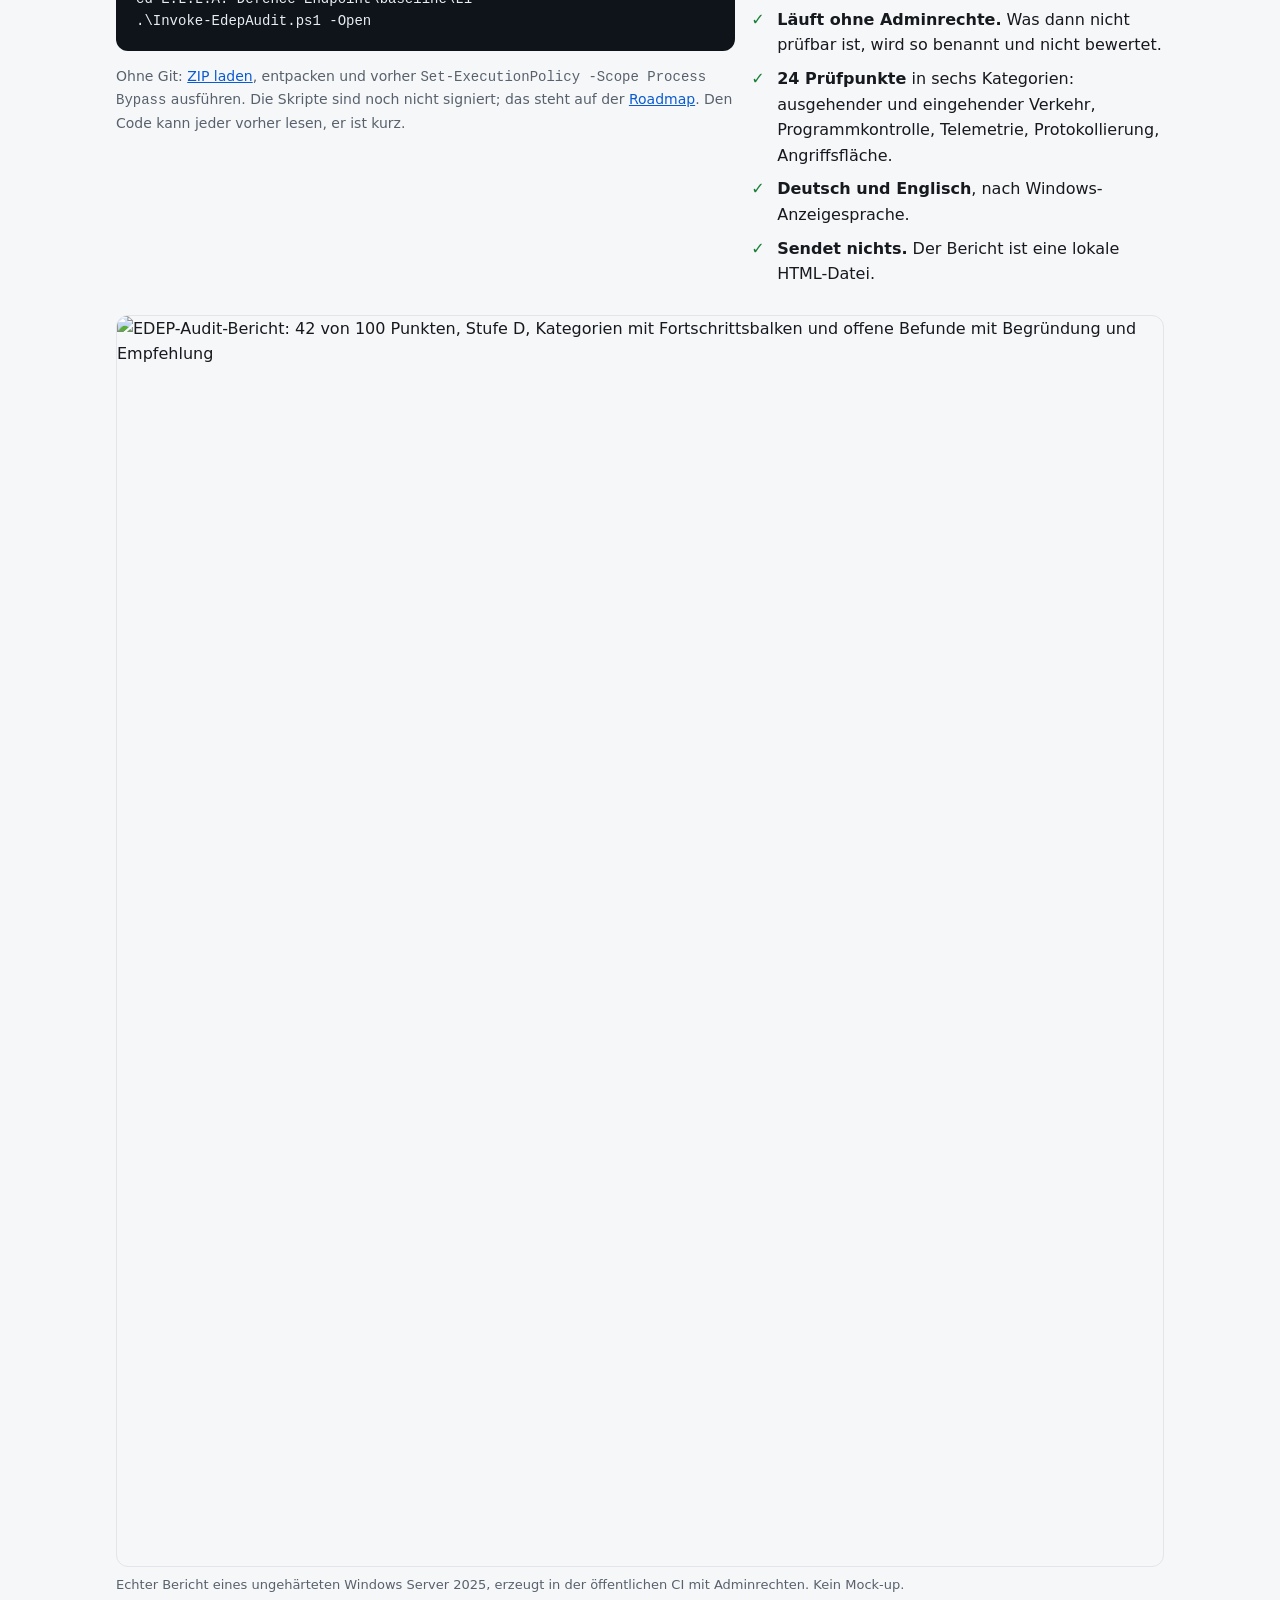
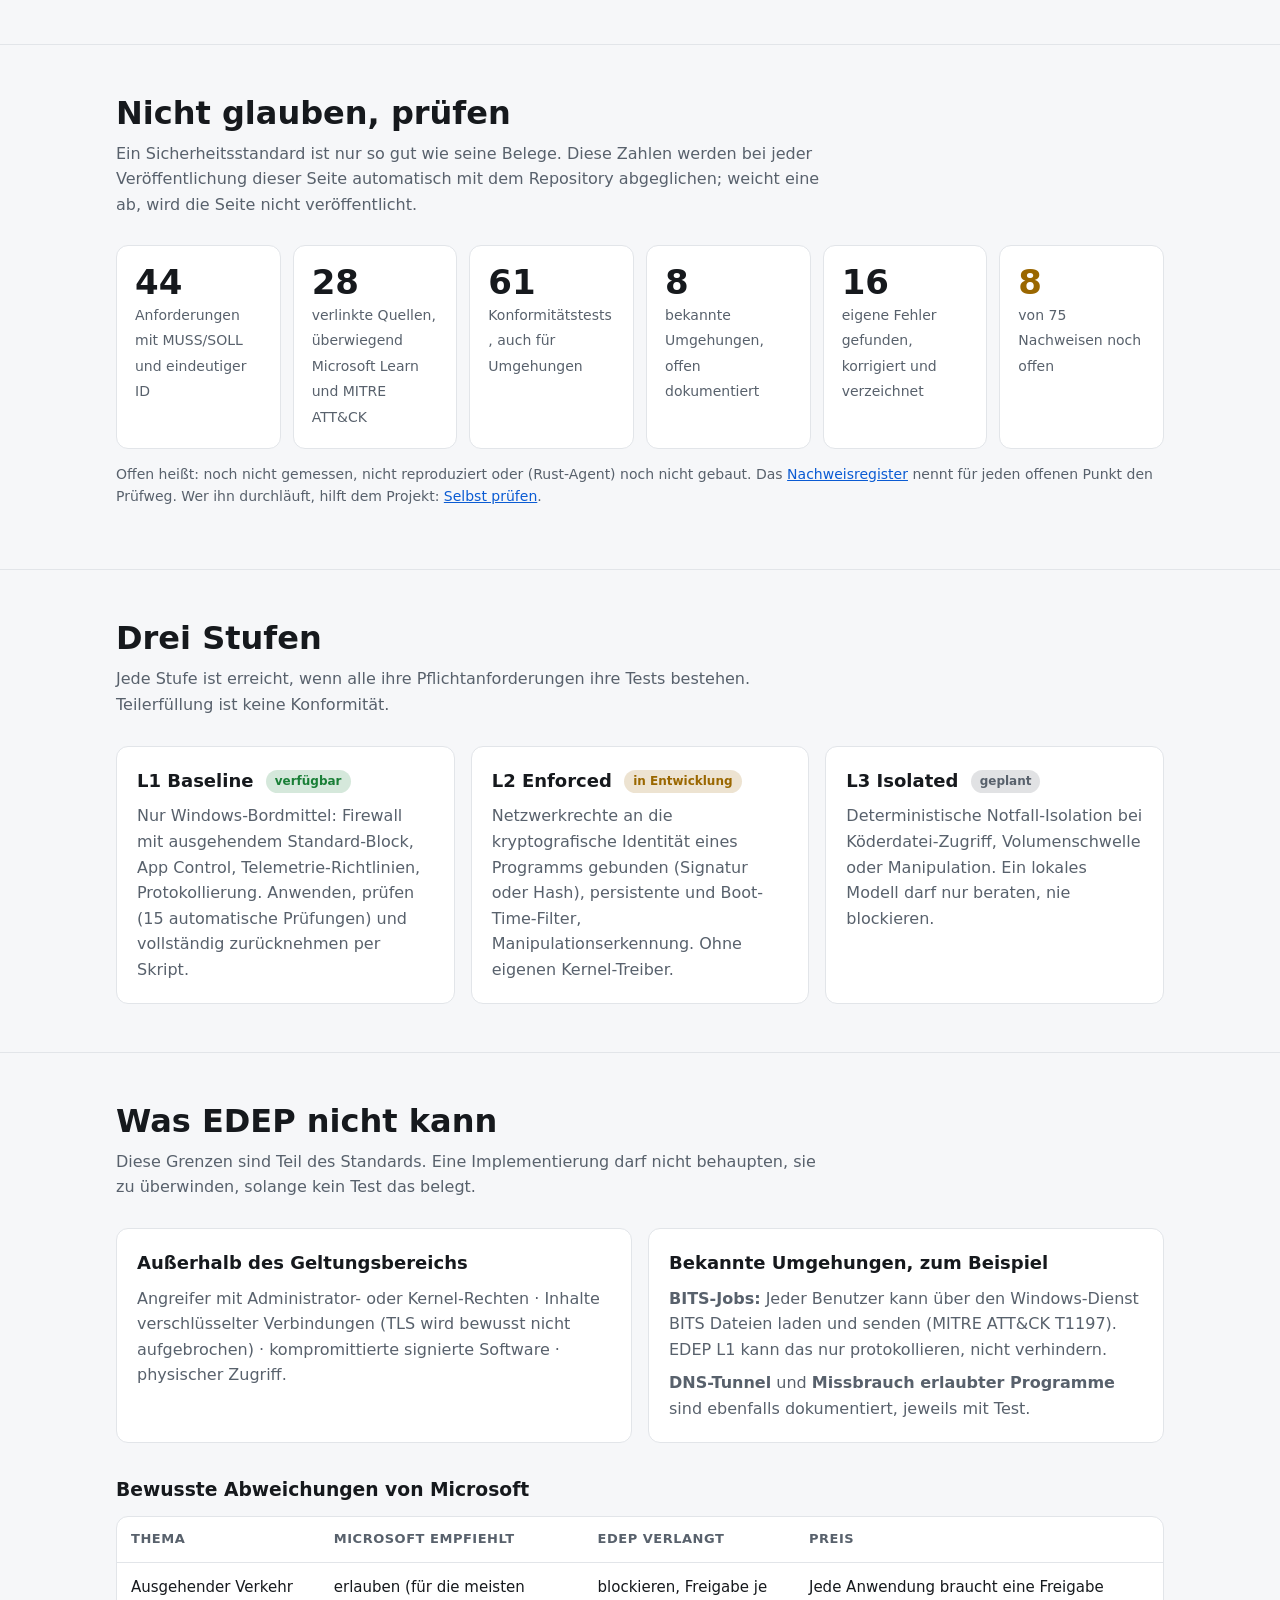
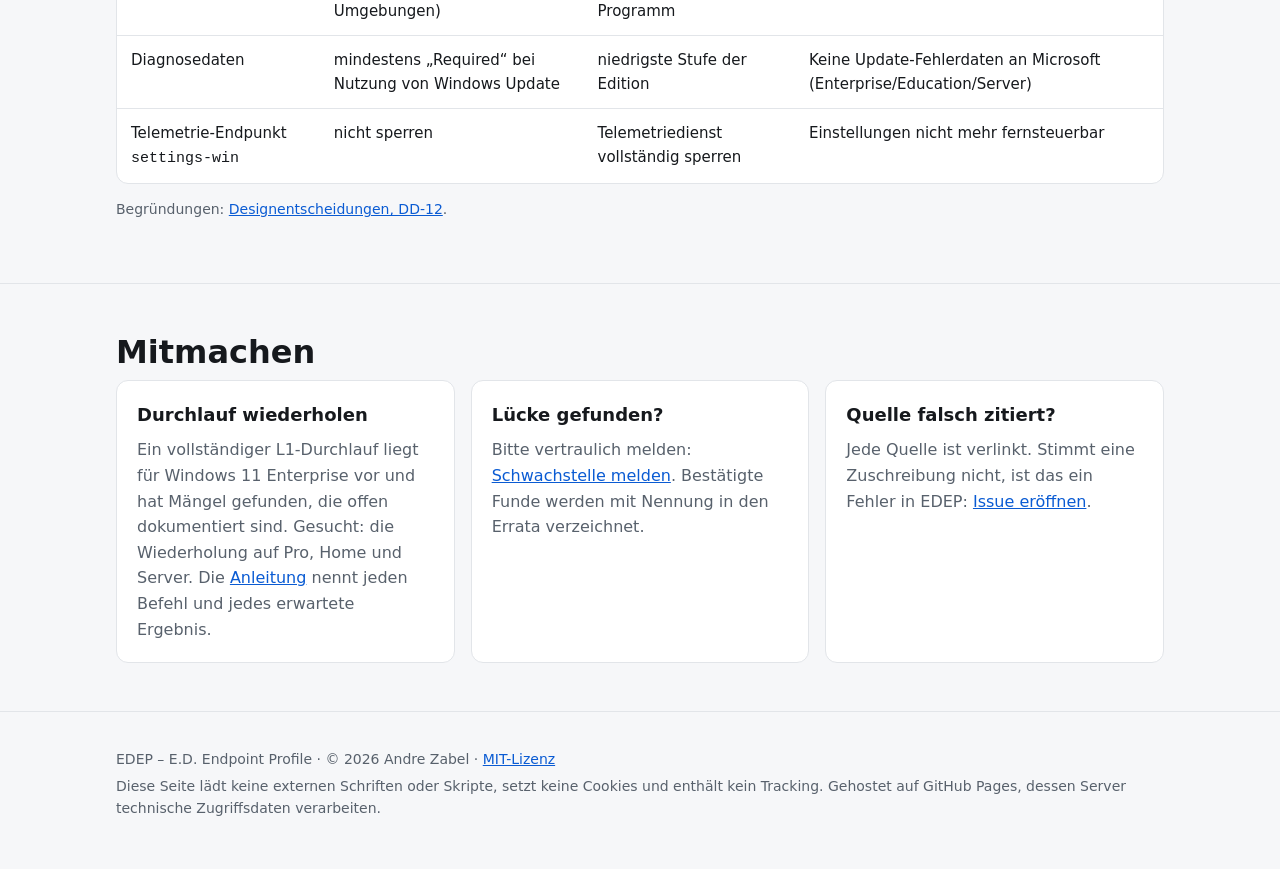
==== commit 9ccbd576: "Edge-Laden auf Pro bestätigt (E-93); Doku: Rücknahme bei mehreren Sicherungen in README, VERIFY-YOUR" ====
--- a/site/index.html
+++ b/site/index.html
@@ -246,7 +246,7 @@
               href="https://github.com/AndreZ1971/E.L.L.A.-Defence-Endpoint/blob/main/docs/EVIDENCE.md"
               ><b data-check="evidence-open">8</b
               ><span
-                >von <span data-check="evidence-total">74</span> Nachweisen noch
+                >von <span data-check="evidence-total">75</span> Nachweisen noch
                 offen</span
               ></a
             >
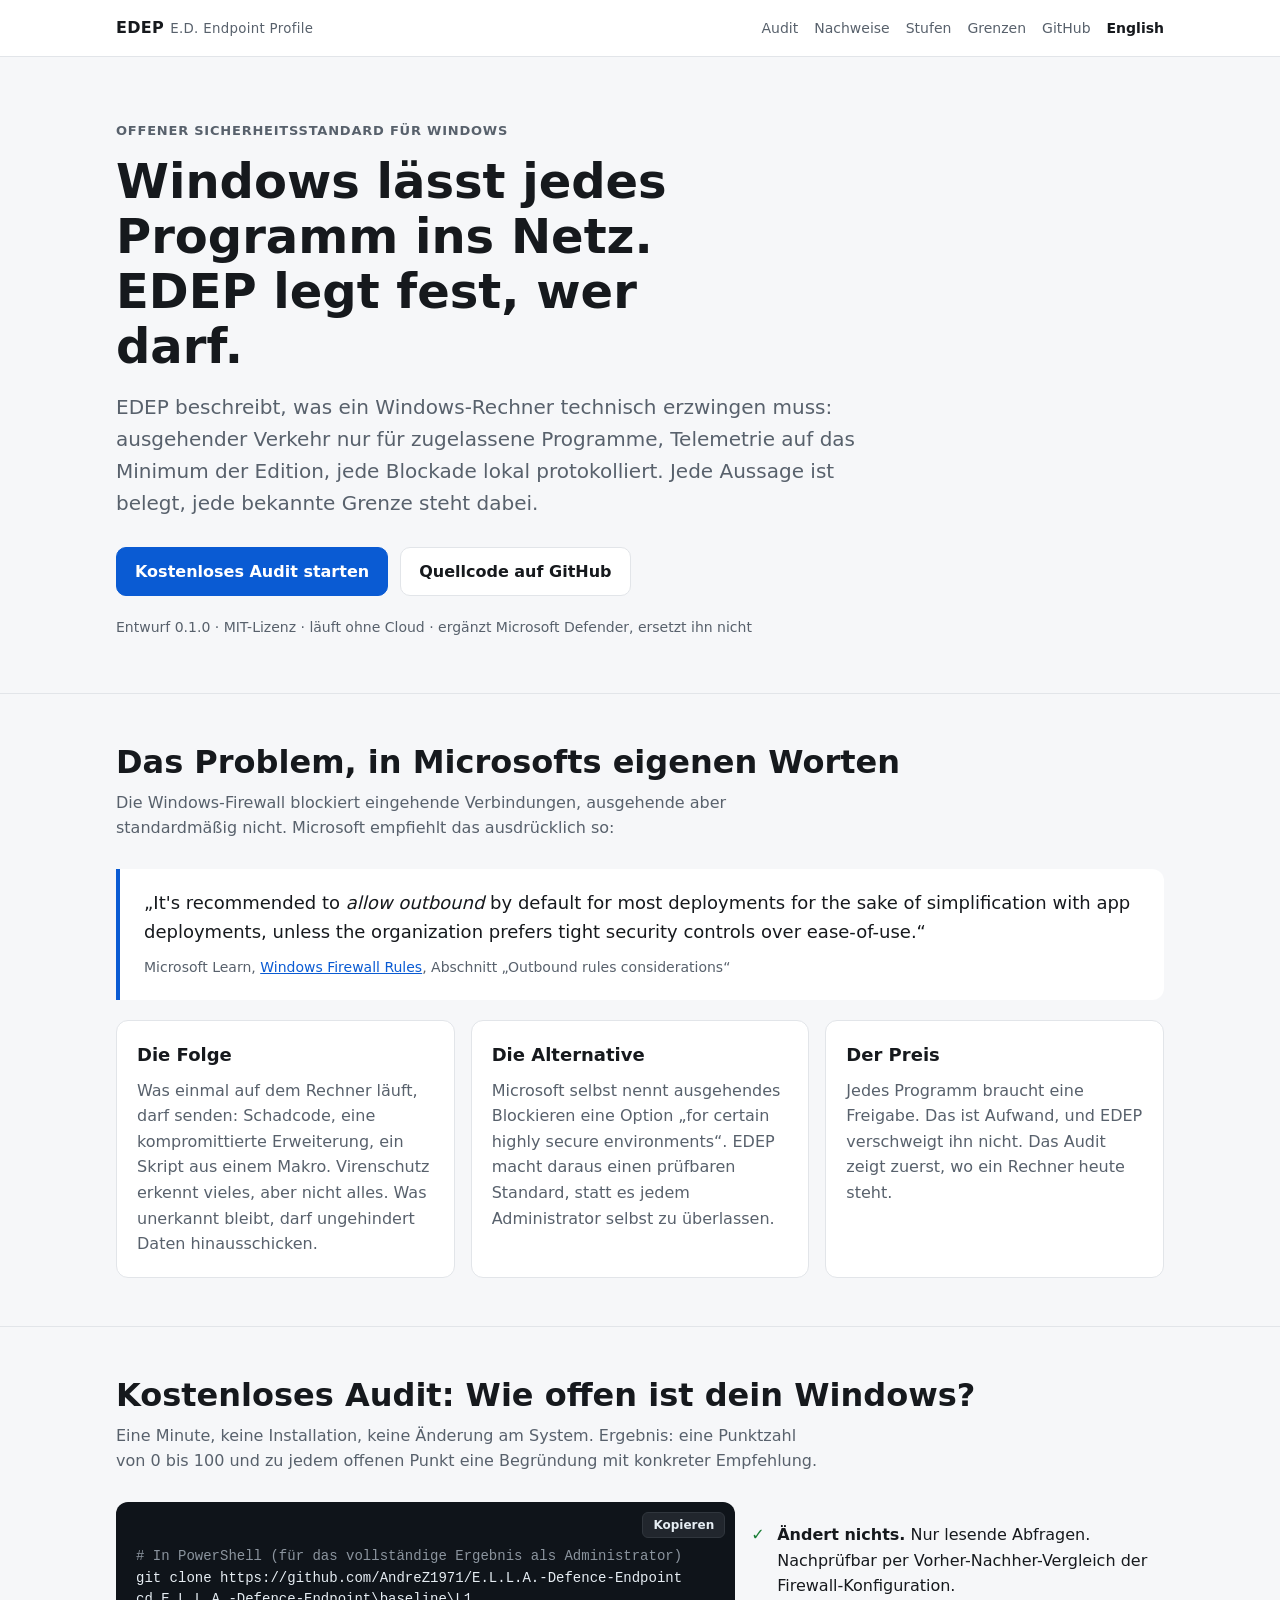
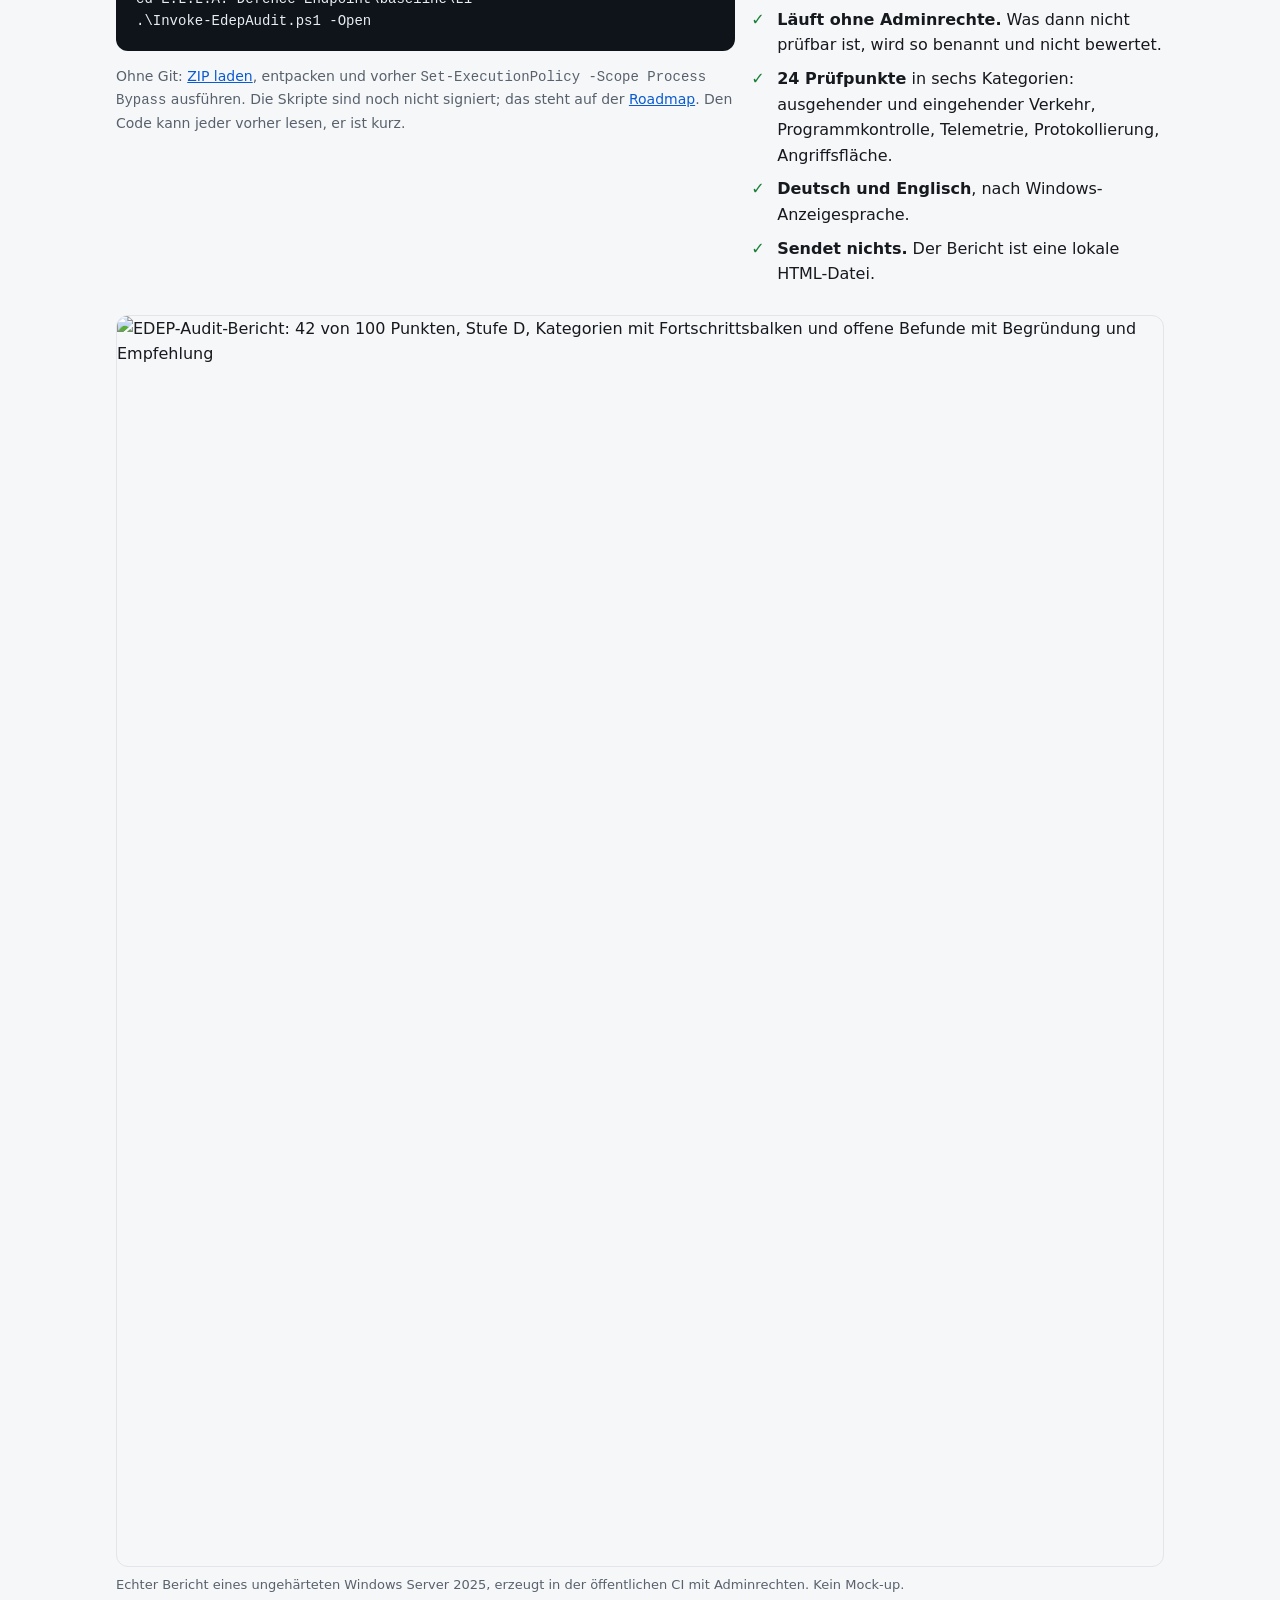
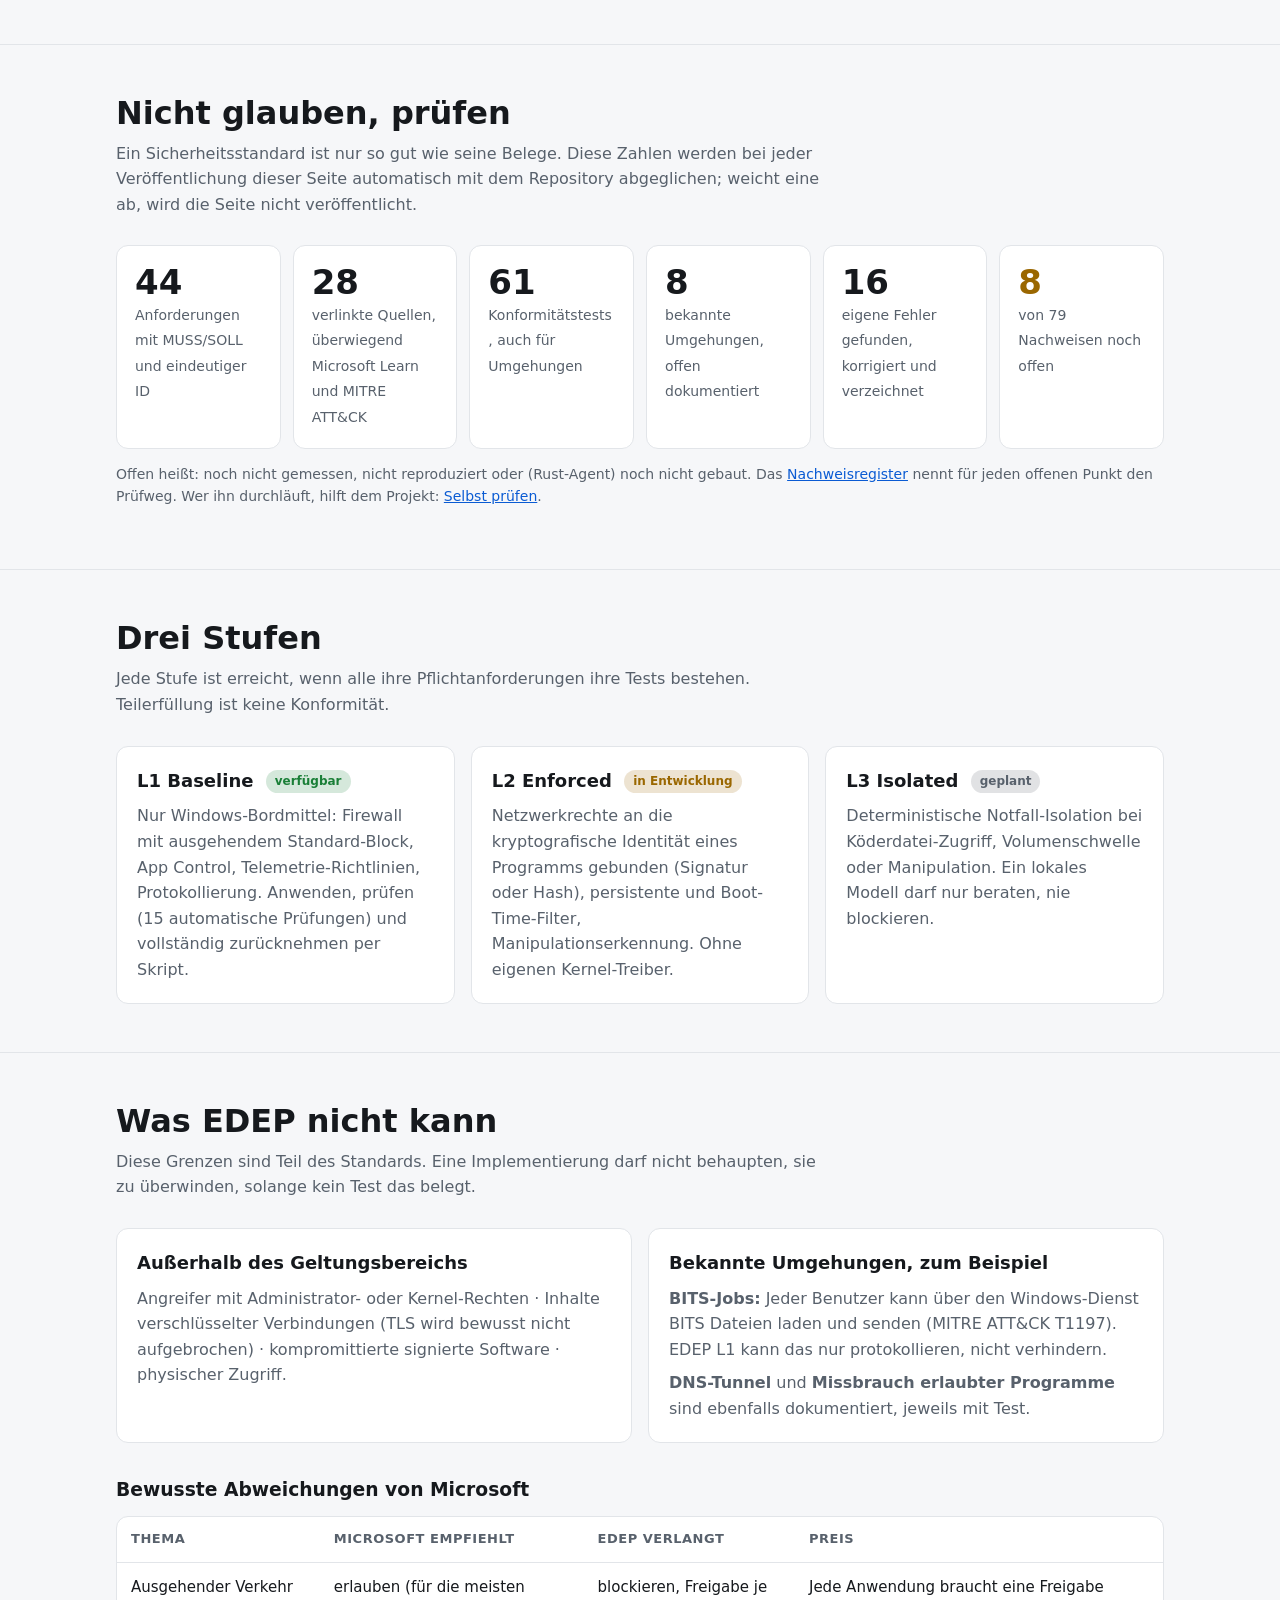
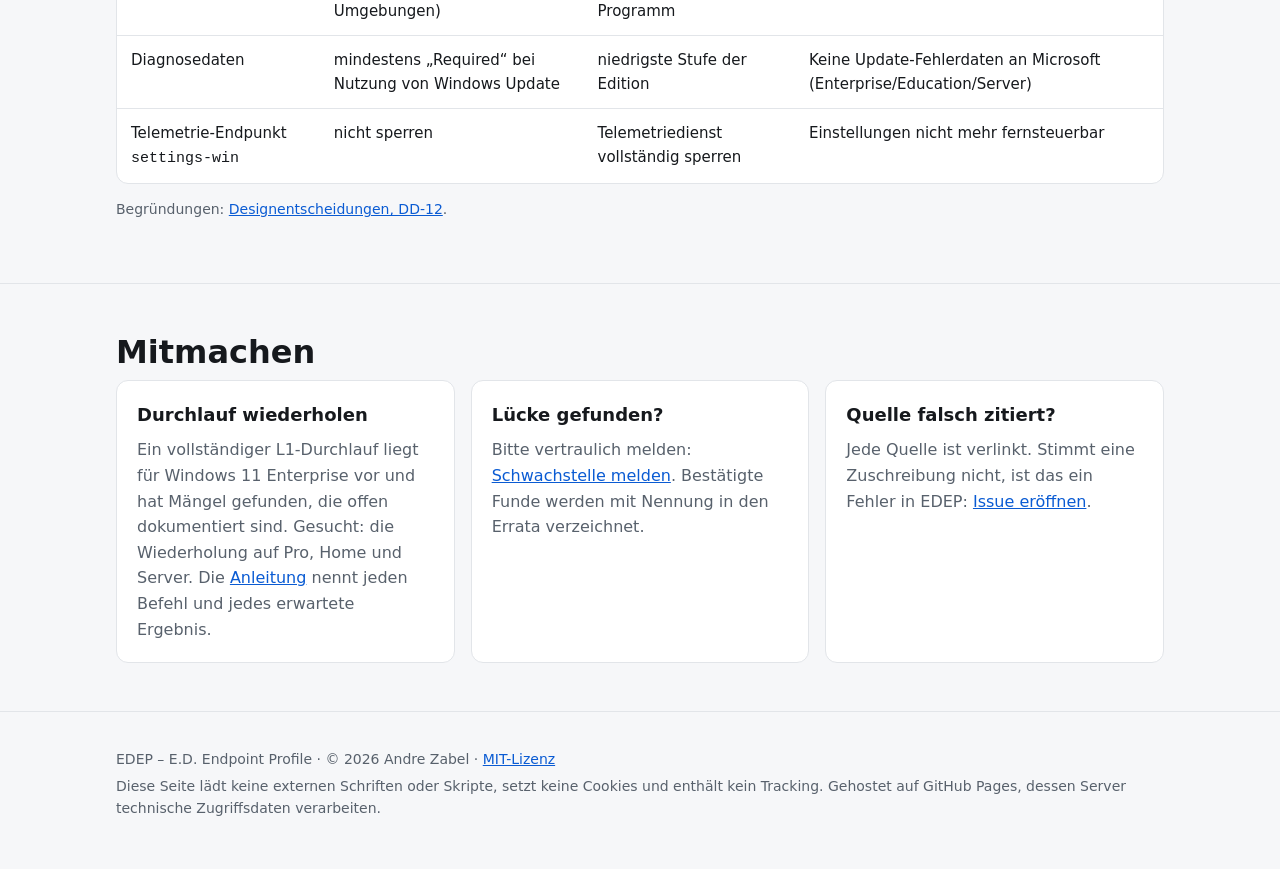
==== commit ad201a80: "Windows 11 Home gemessen (E-94 bis E-96); Installer prüft die App-Control-Vorlage vor dem ersten Ein" ====
--- a/site/index.html
+++ b/site/index.html
@@ -246,7 +246,7 @@
               href="https://github.com/AndreZ1971/E.L.L.A.-Defence-Endpoint/blob/main/docs/EVIDENCE.md"
               ><b data-check="evidence-open">8</b
               ><span
-                >von <span data-check="evidence-total">75</span> Nachweisen noch
+                >von <span data-check="evidence-total">79</span> Nachweisen noch
                 offen</span
               ></a
             >
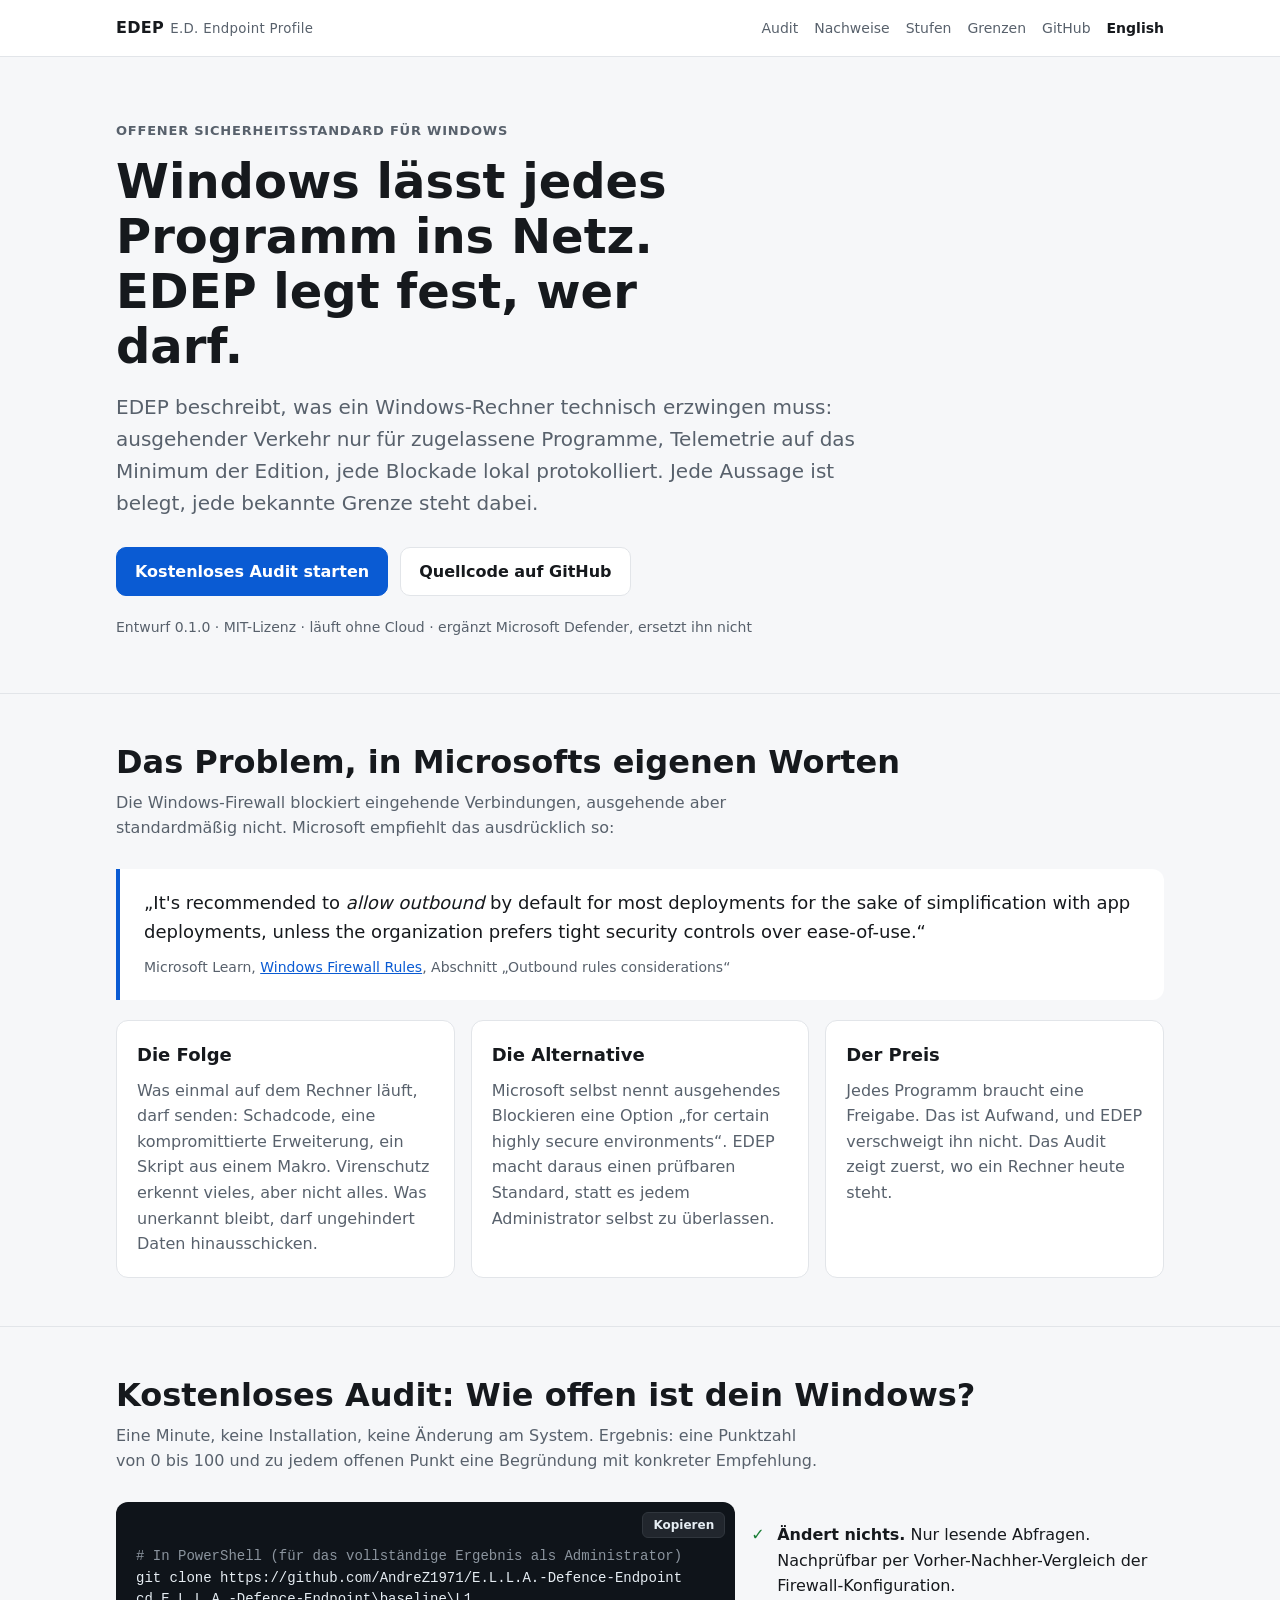
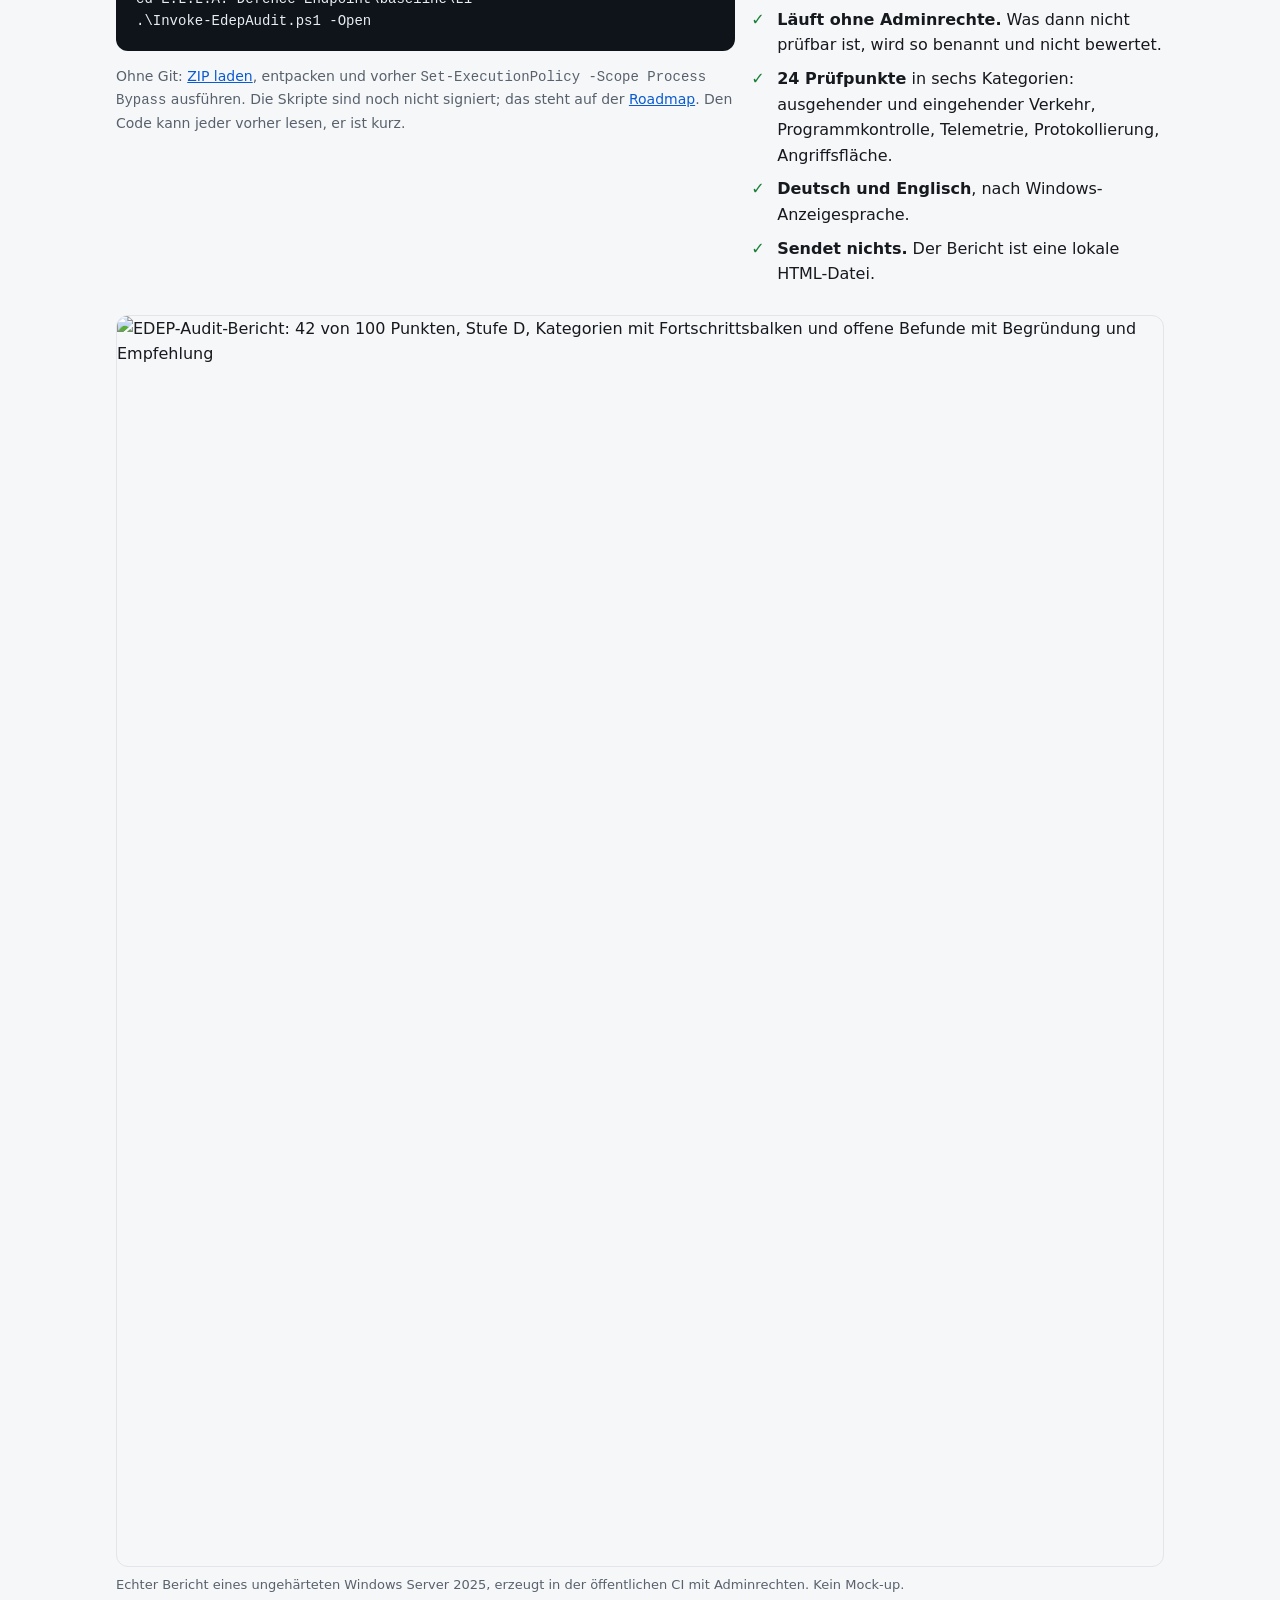
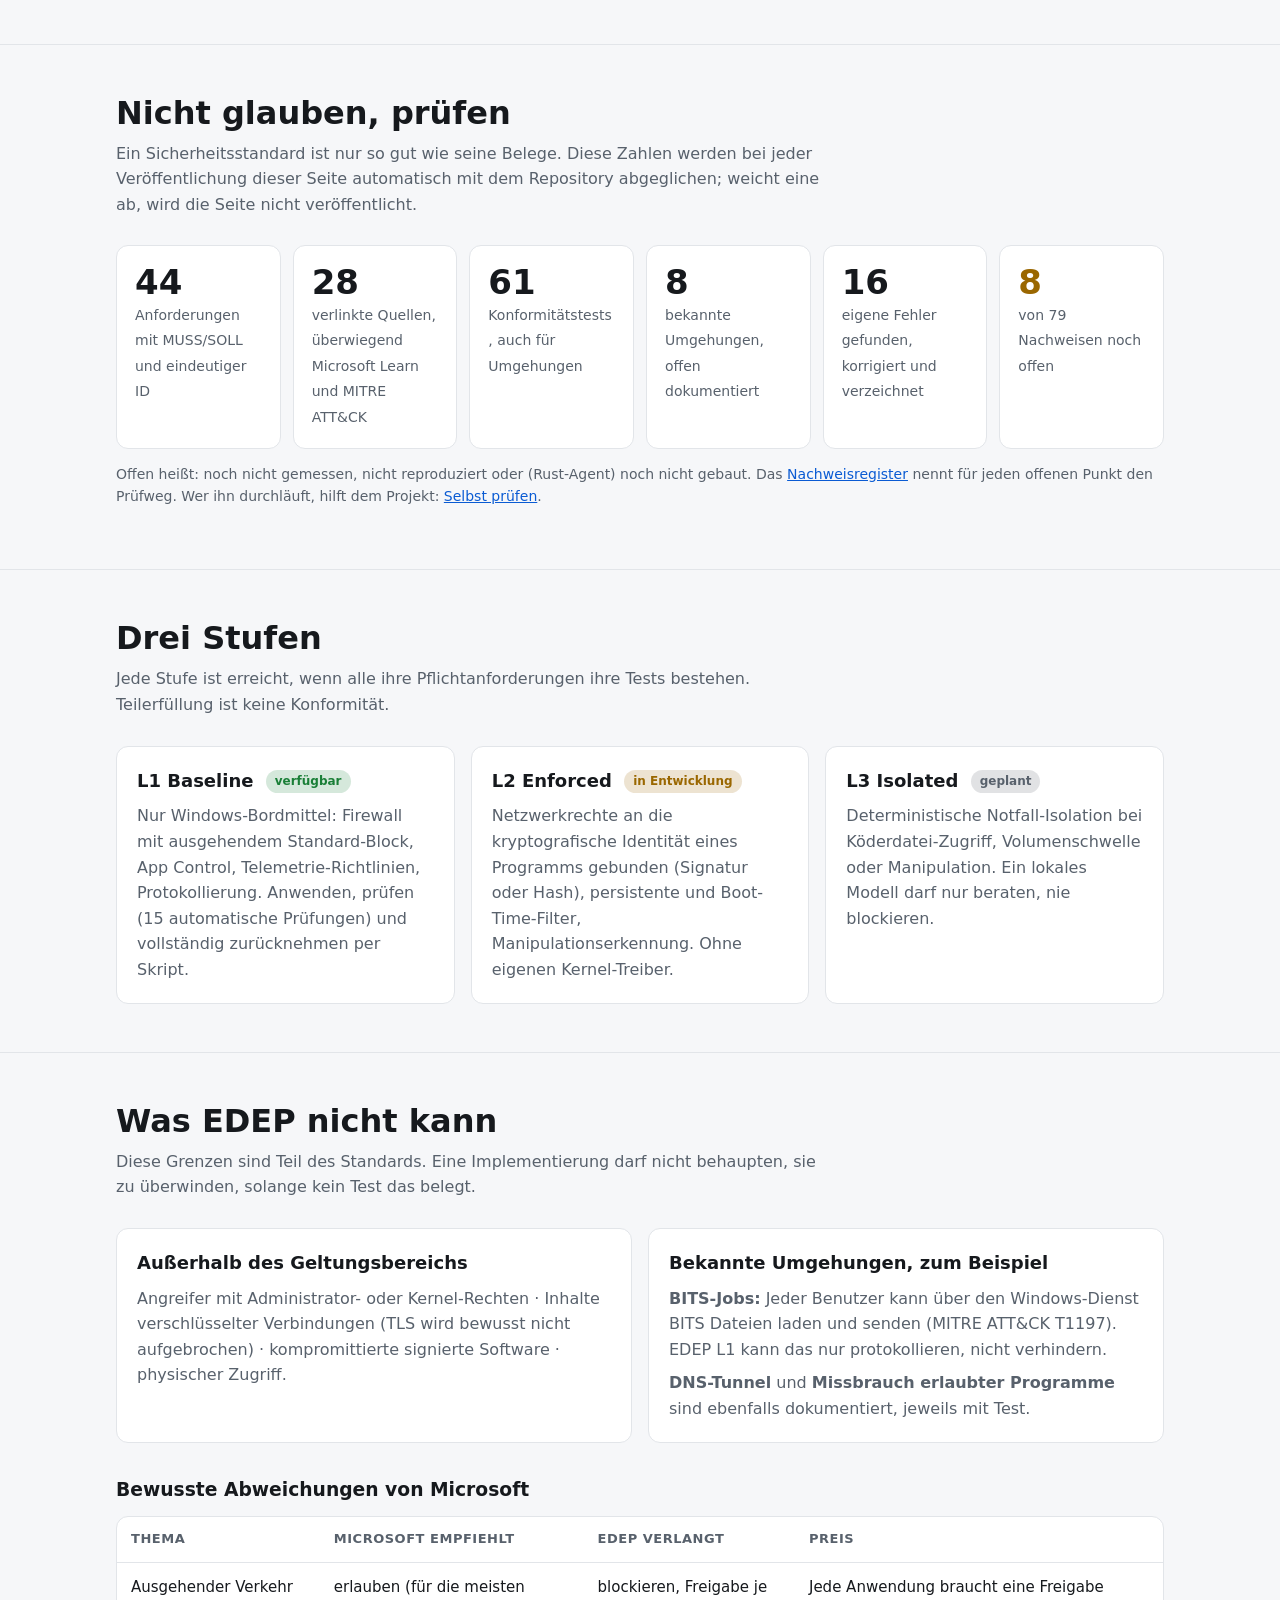
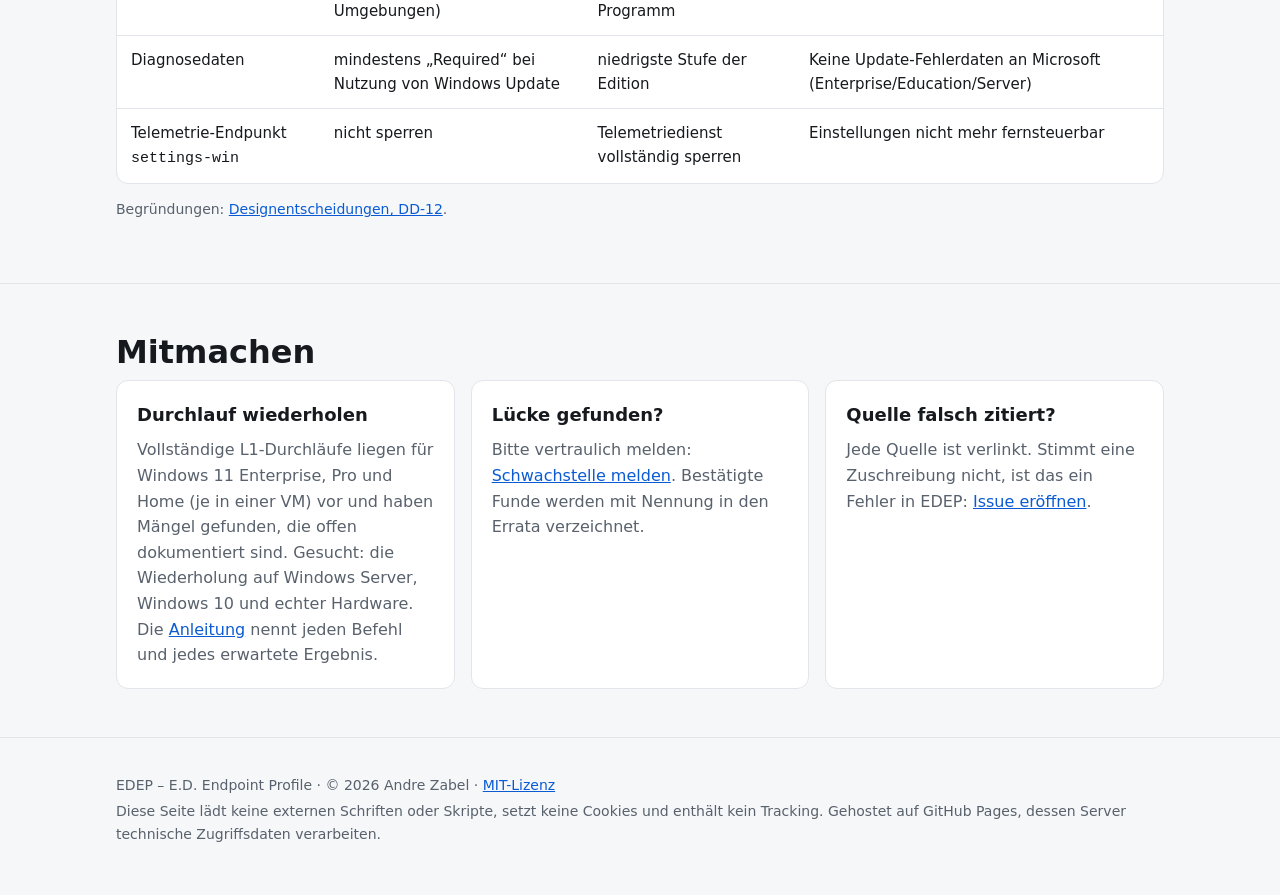
==== commit 42277468: "Doku auf den Stand vom 2026-10-10: Statuszeile der READMEs, Seiten (gemessene Editionen, gesuchte Wi" ====
--- a/site/index.html
+++ b/site/index.html
@@ -391,9 +391,10 @@
             <div class="card">
               <h3>Durchlauf wiederholen</h3>
               <p>
-                Ein vollständiger L1-Durchlauf liegt für Windows 11 Enterprise vor und
-                hat Mängel gefunden, die offen dokumentiert sind. Gesucht: die
-                Wiederholung auf Pro, Home und Server. Die
+                Vollständige L1-Durchläufe liegen für Windows 11 Enterprise, Pro und Home
+                (je in einer VM) vor und haben Mängel gefunden, die offen dokumentiert
+                sind. Gesucht: die Wiederholung auf Windows Server, Windows 10 und
+                echter Hardware. Die
                 <a
                   href="https://github.com/AndreZ1971/E.L.L.A.-Defence-Endpoint/blob/main/docs/VERIFY-YOURSELF.md"
                   >Anleitung</a
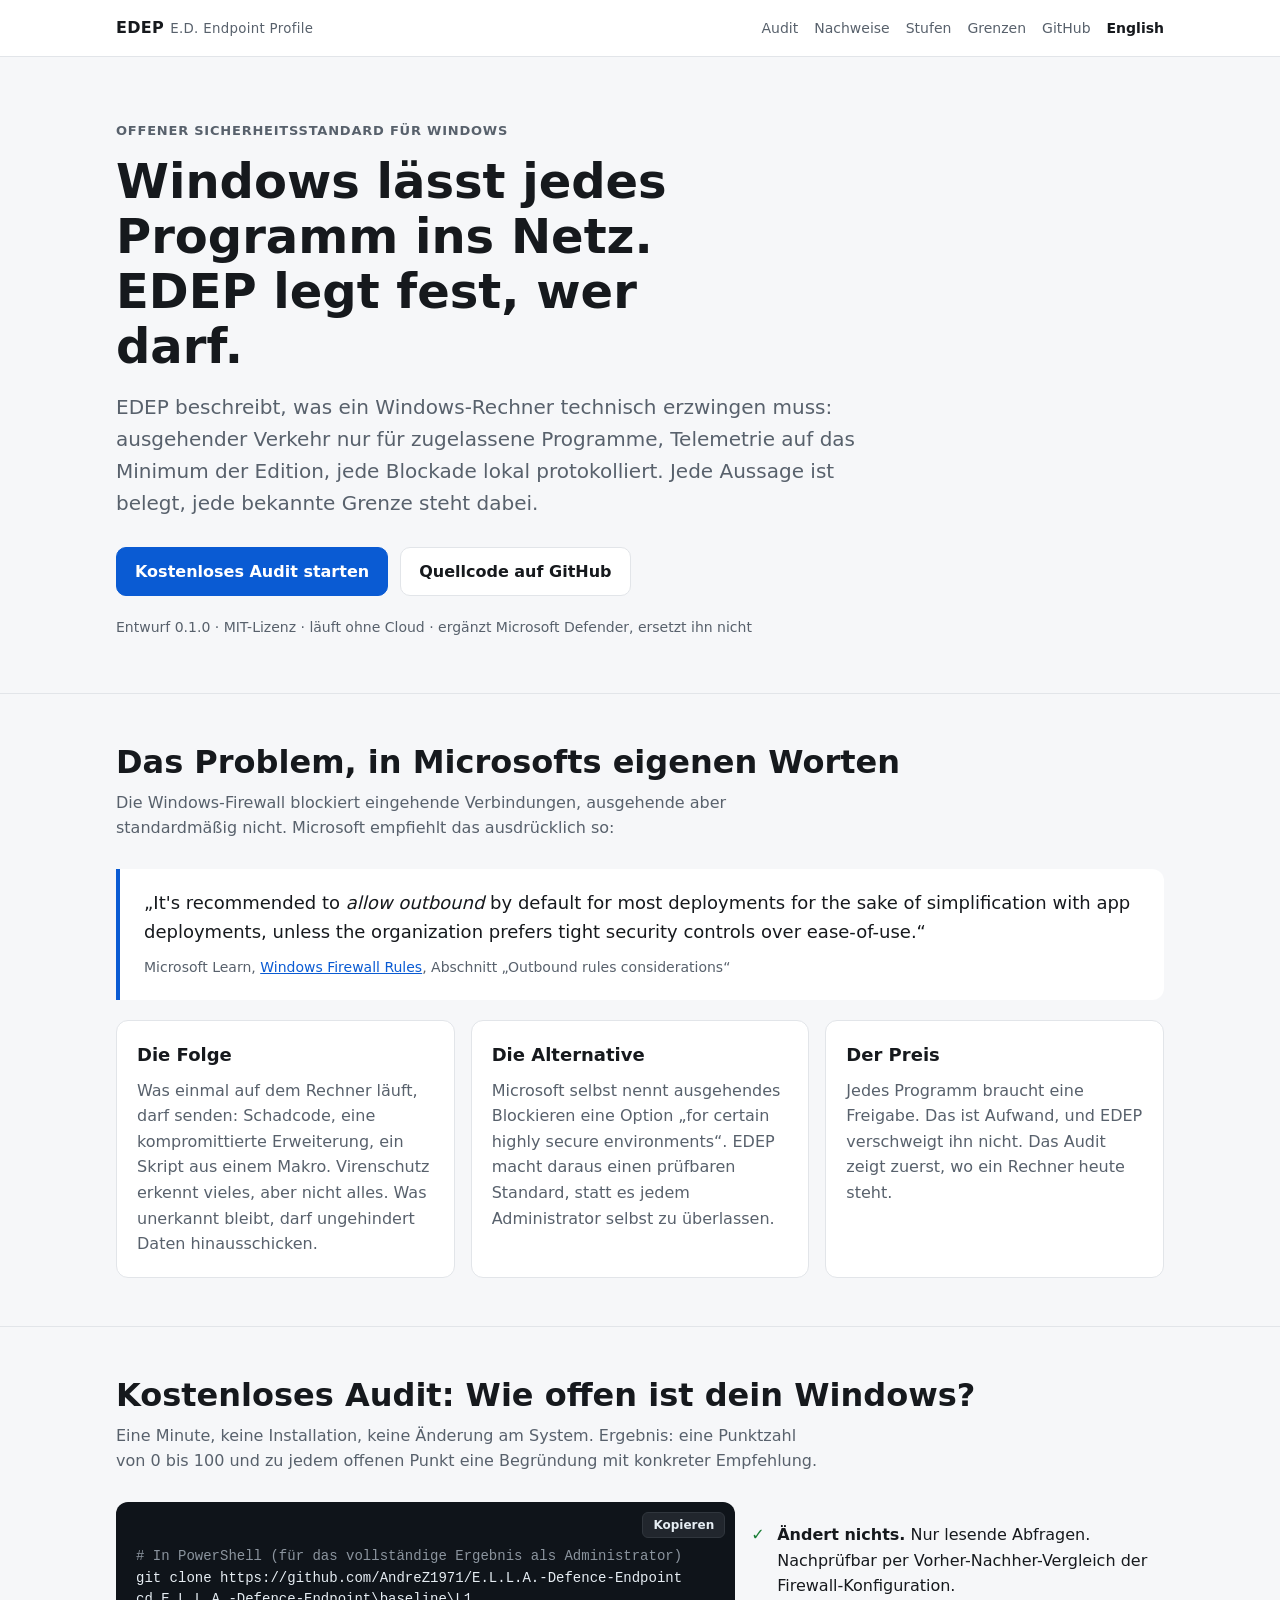
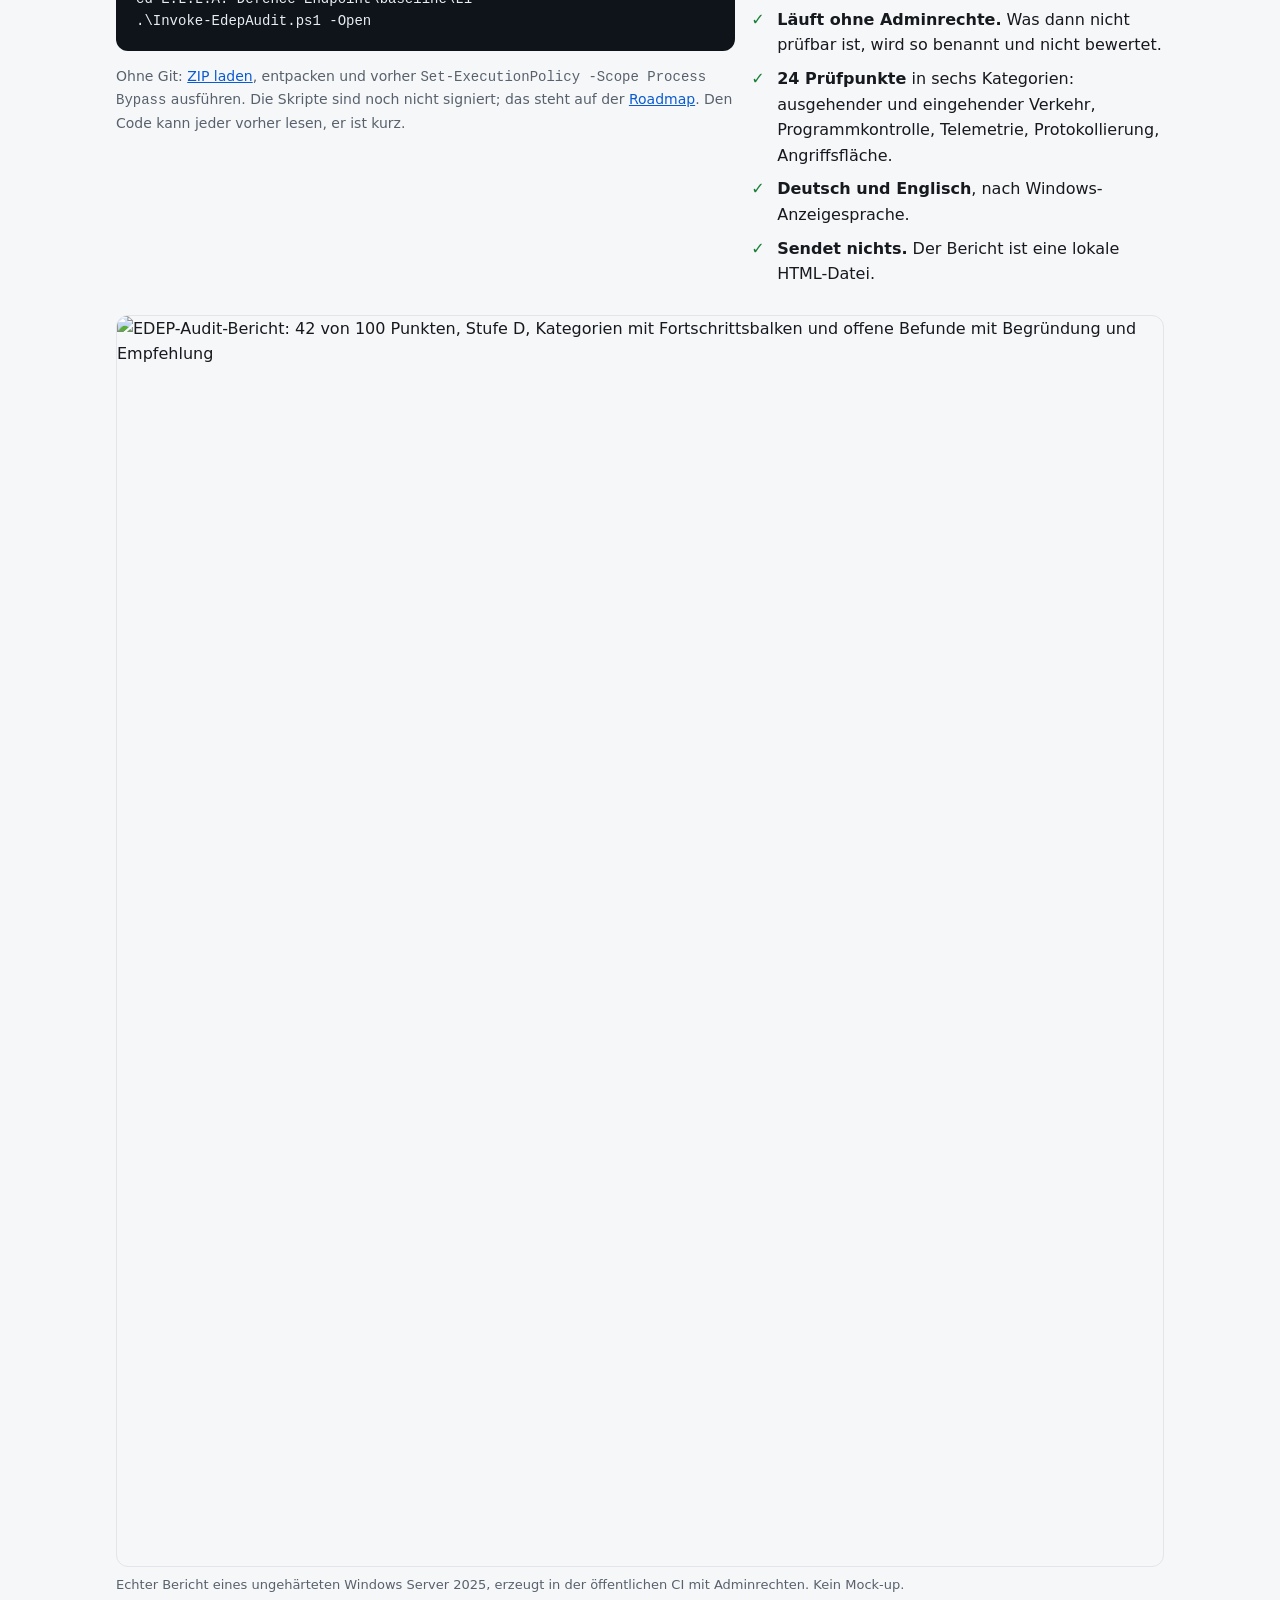
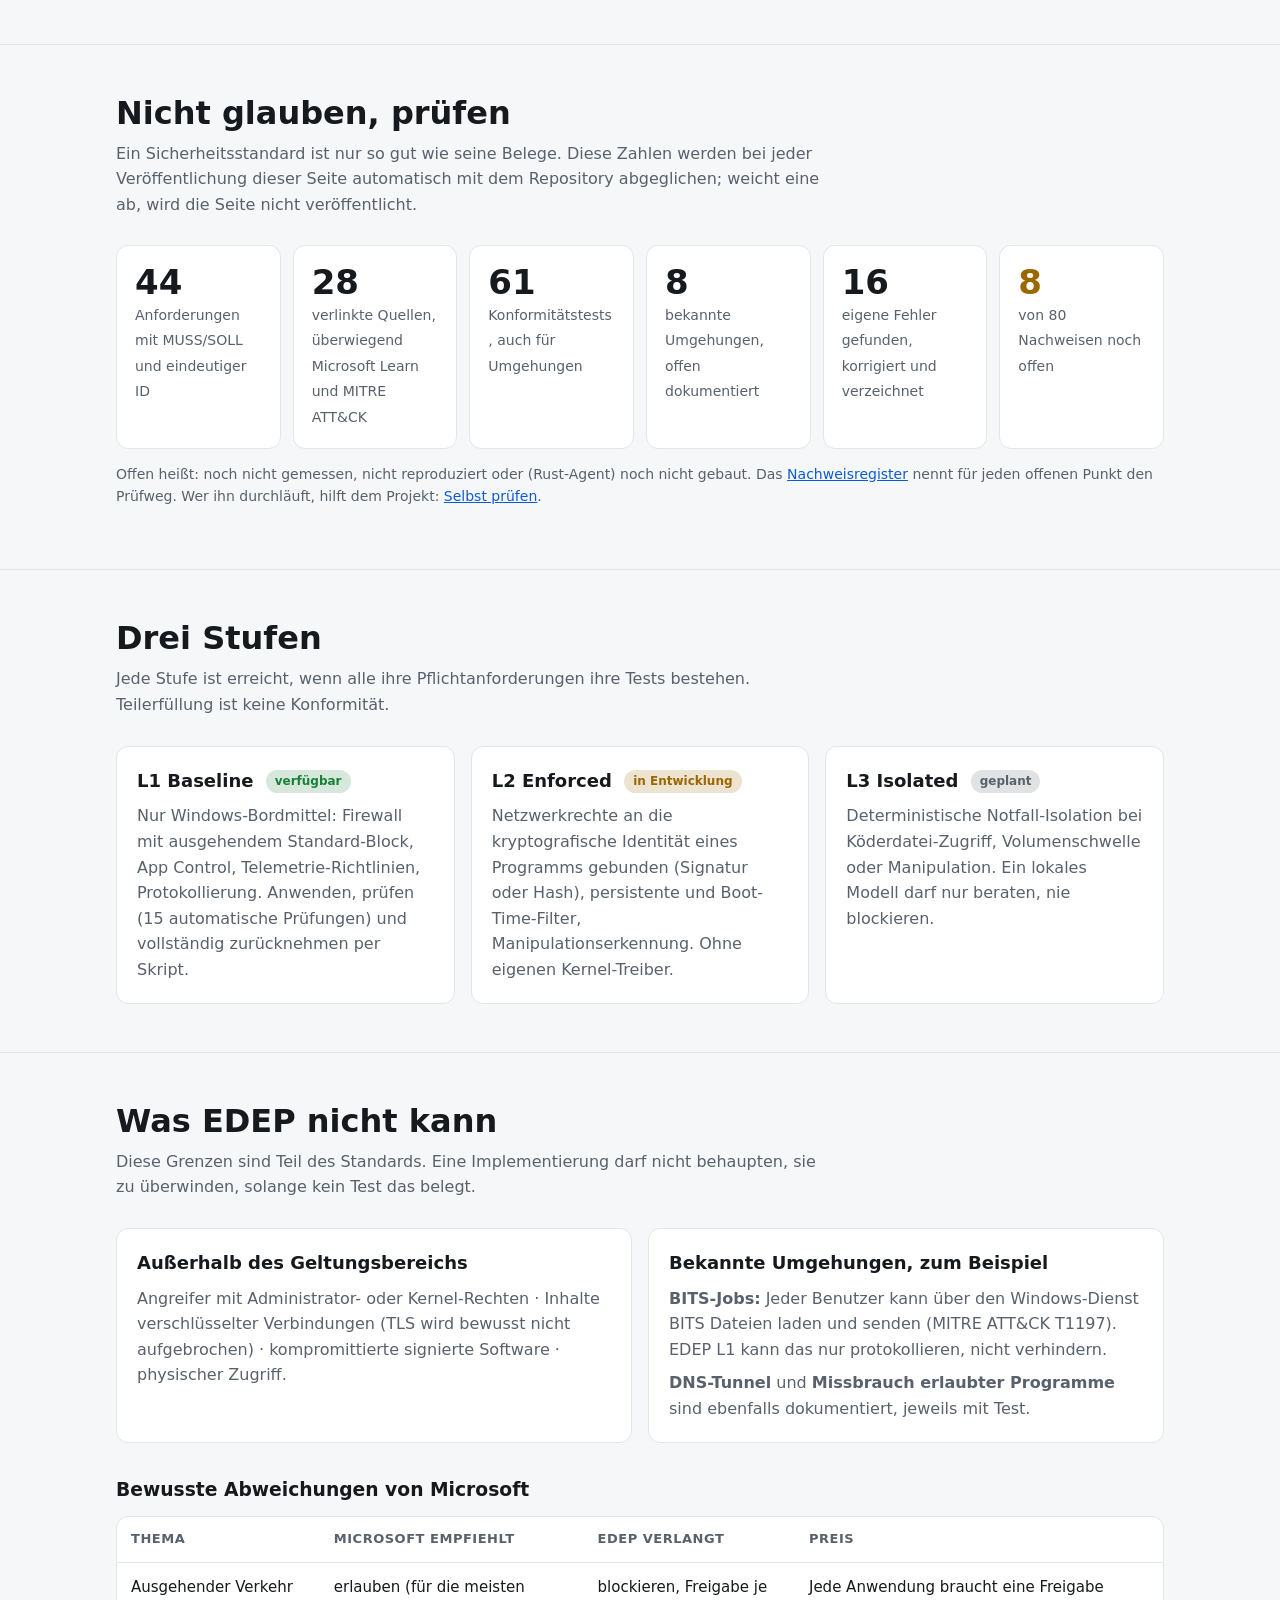
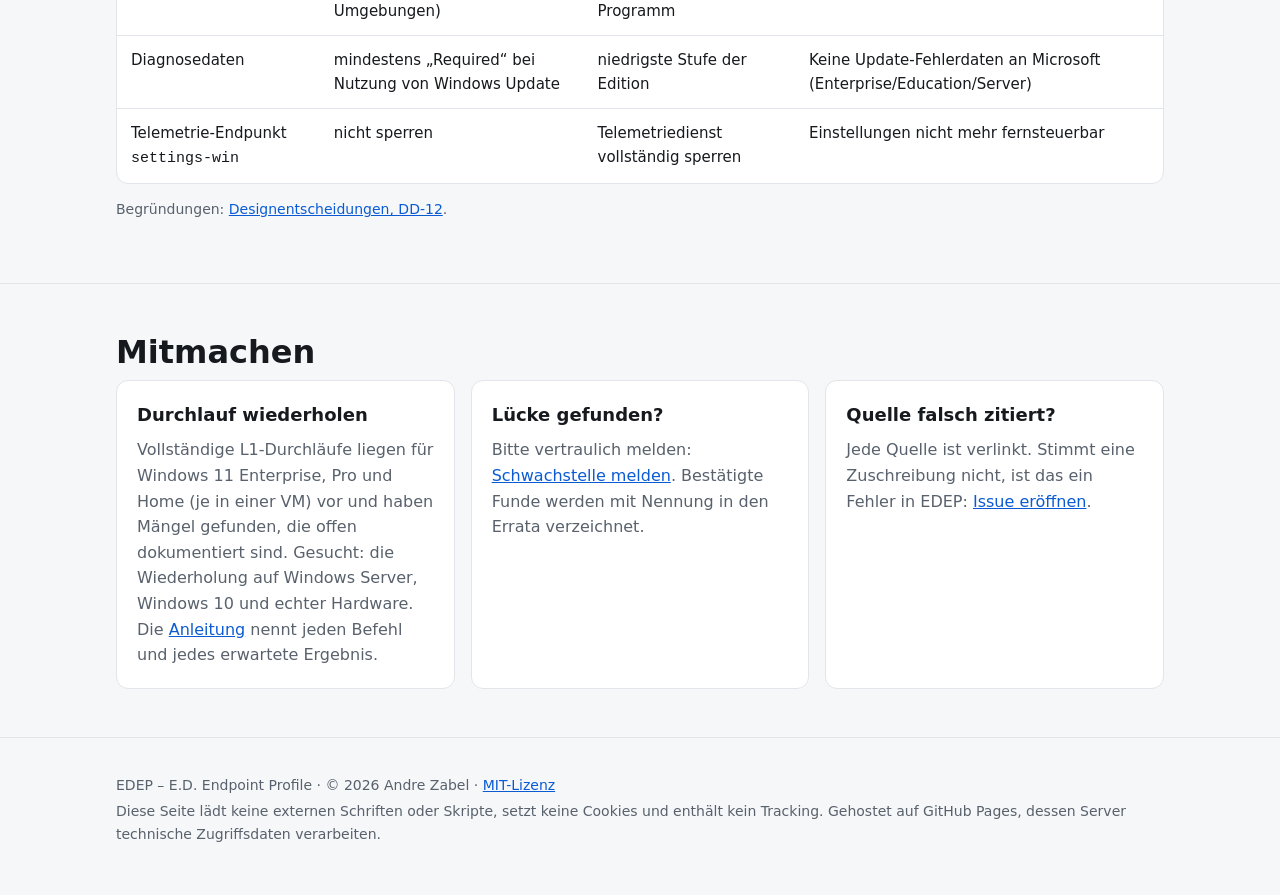
==== commit 7c250e82: "Stufe Destructive: Gesamtzahl der erlaubenden Firewallregeln zählt im Vergleich nicht mehr (E-98); G" ====
--- a/site/index.html
+++ b/site/index.html
@@ -246,7 +246,7 @@
               href="https://github.com/AndreZ1971/E.L.L.A.-Defence-Endpoint/blob/main/docs/EVIDENCE.md"
               ><b data-check="evidence-open">8</b
               ><span
-                >von <span data-check="evidence-total">79</span> Nachweisen noch
+                >von <span data-check="evidence-total">80</span> Nachweisen noch
                 offen</span
               ></a
             >
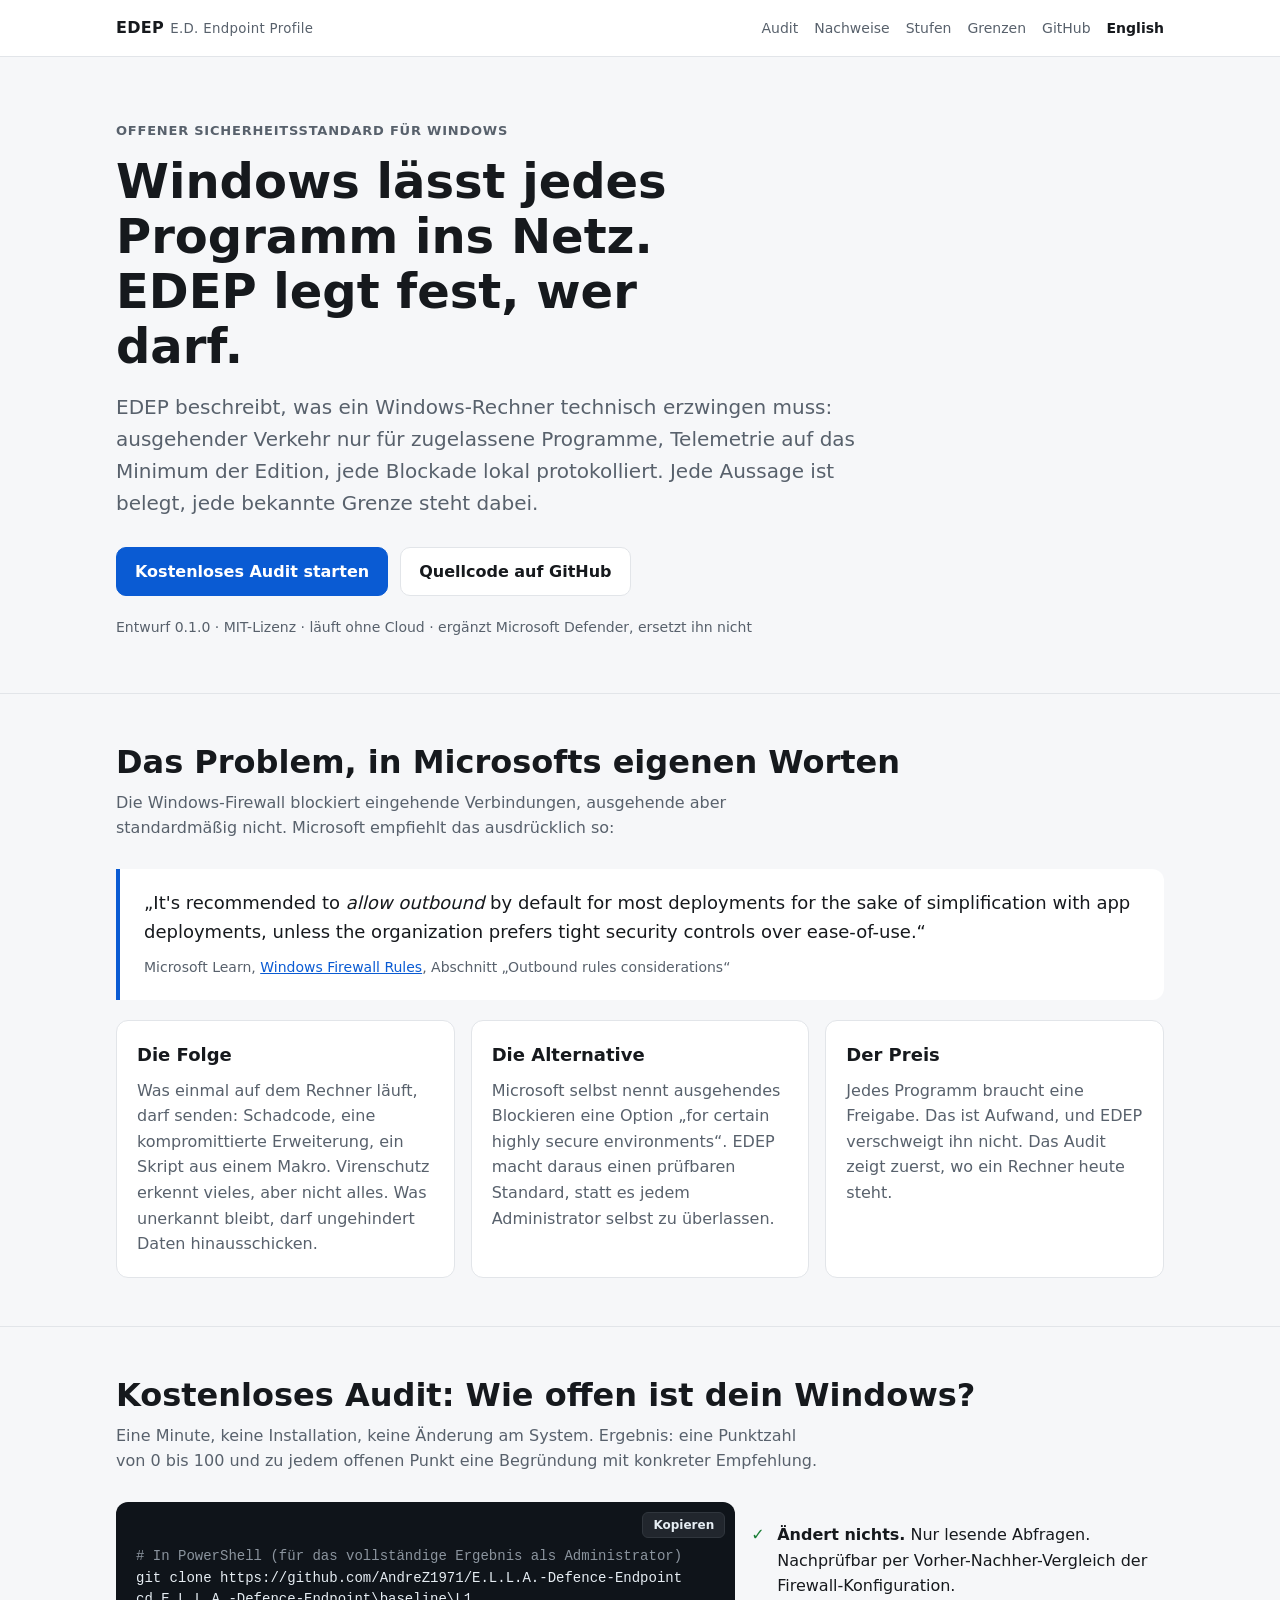
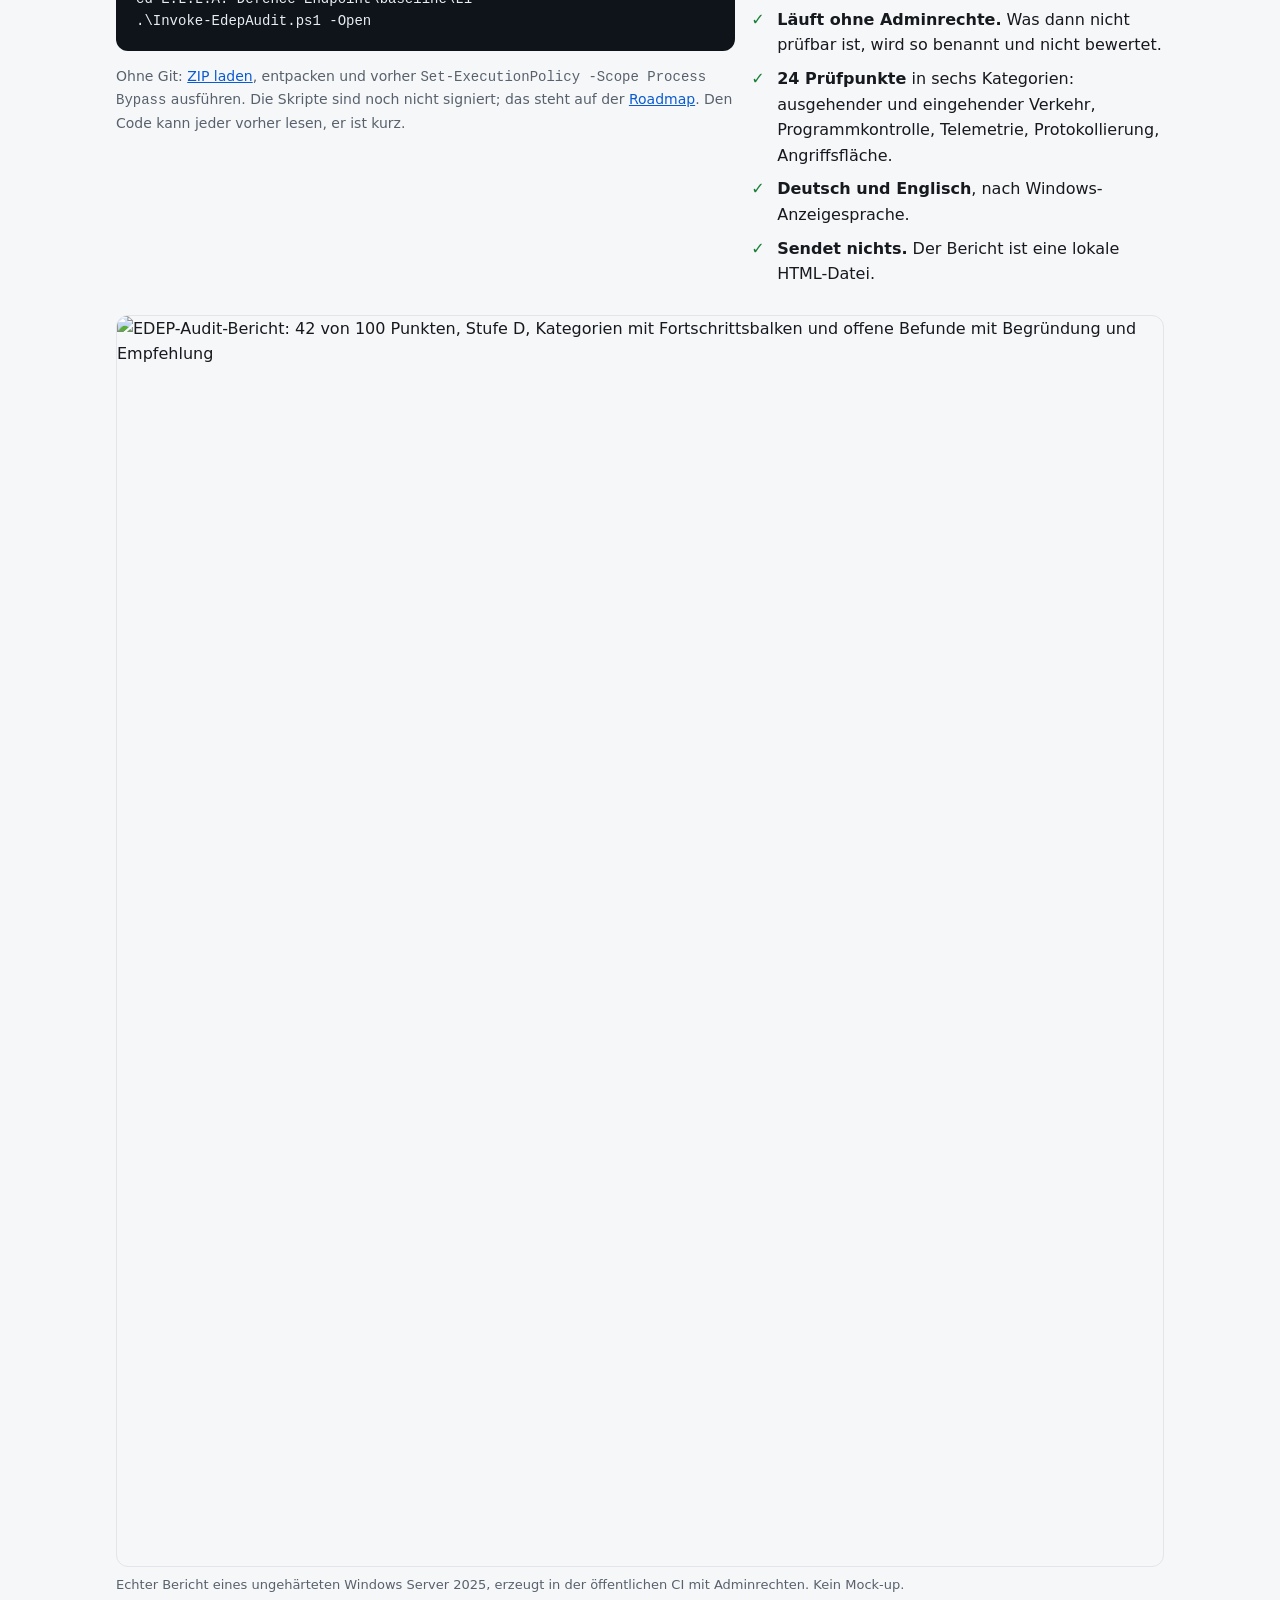
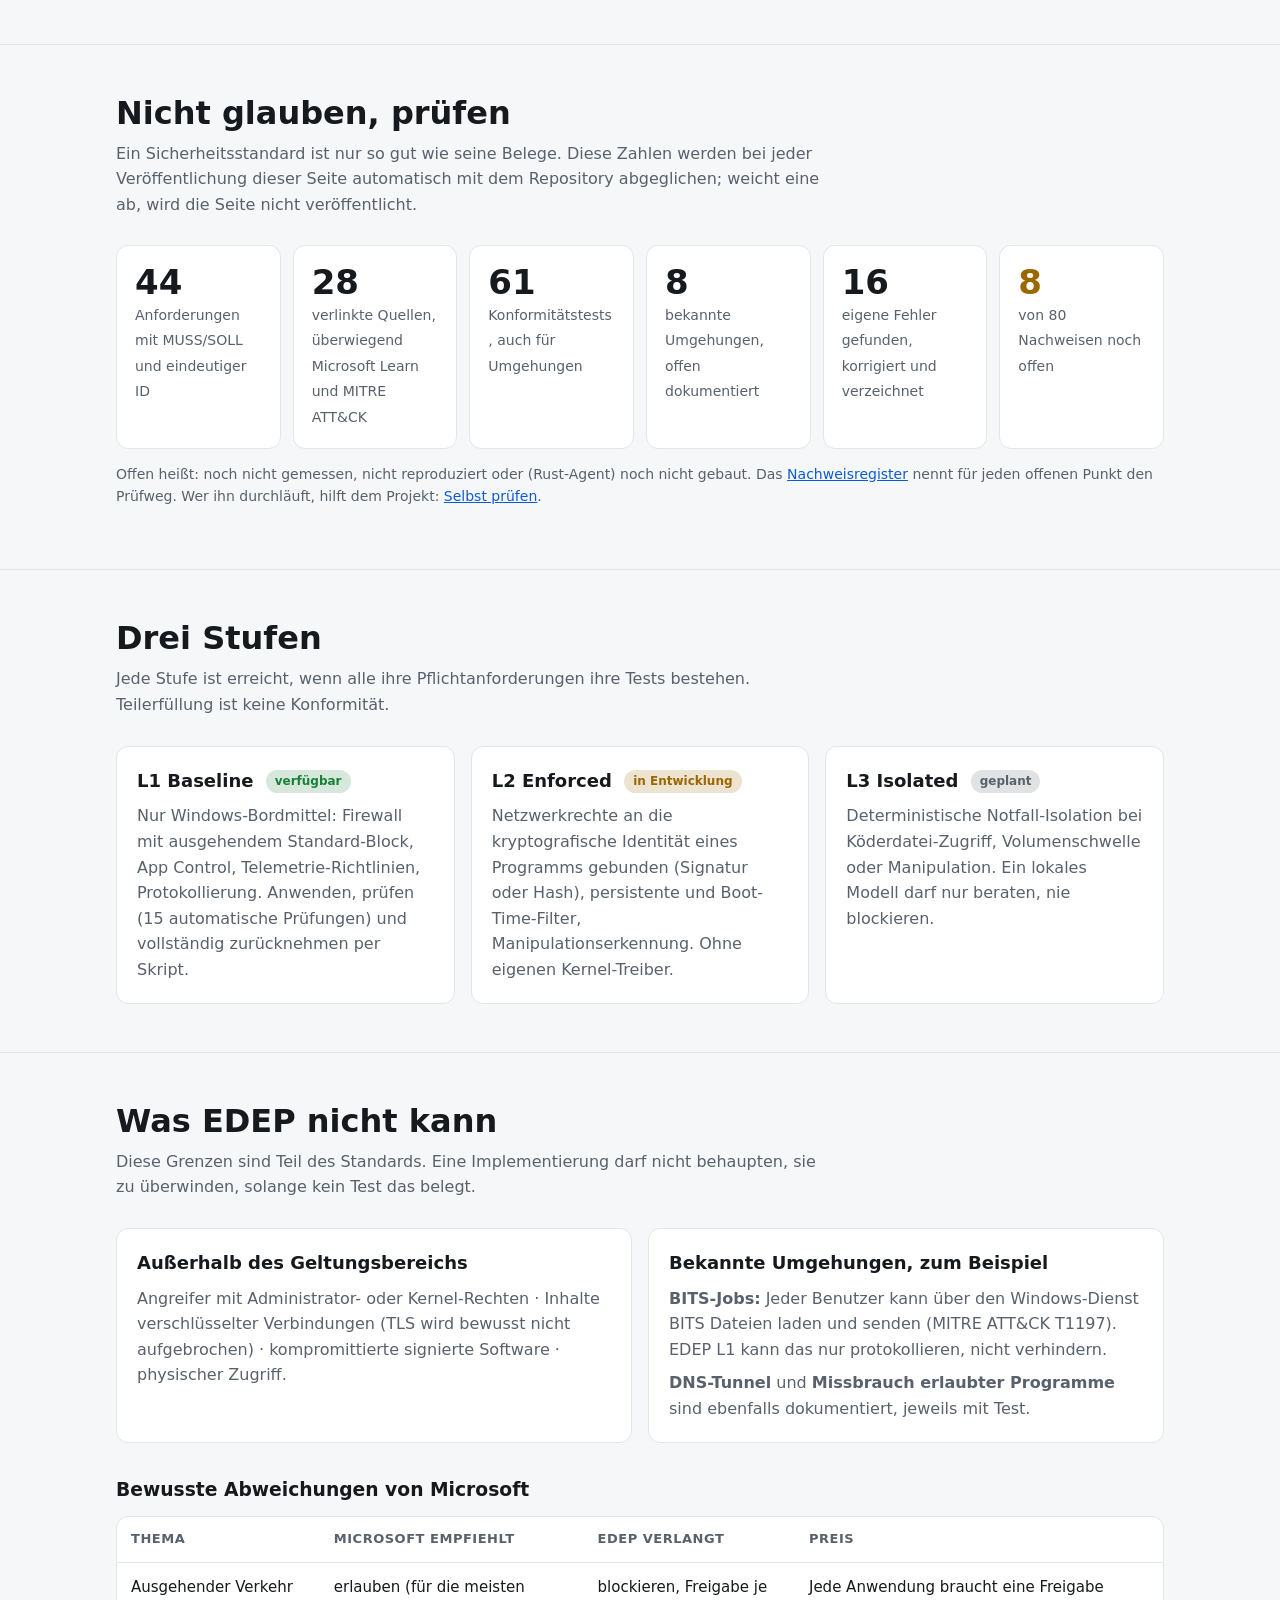
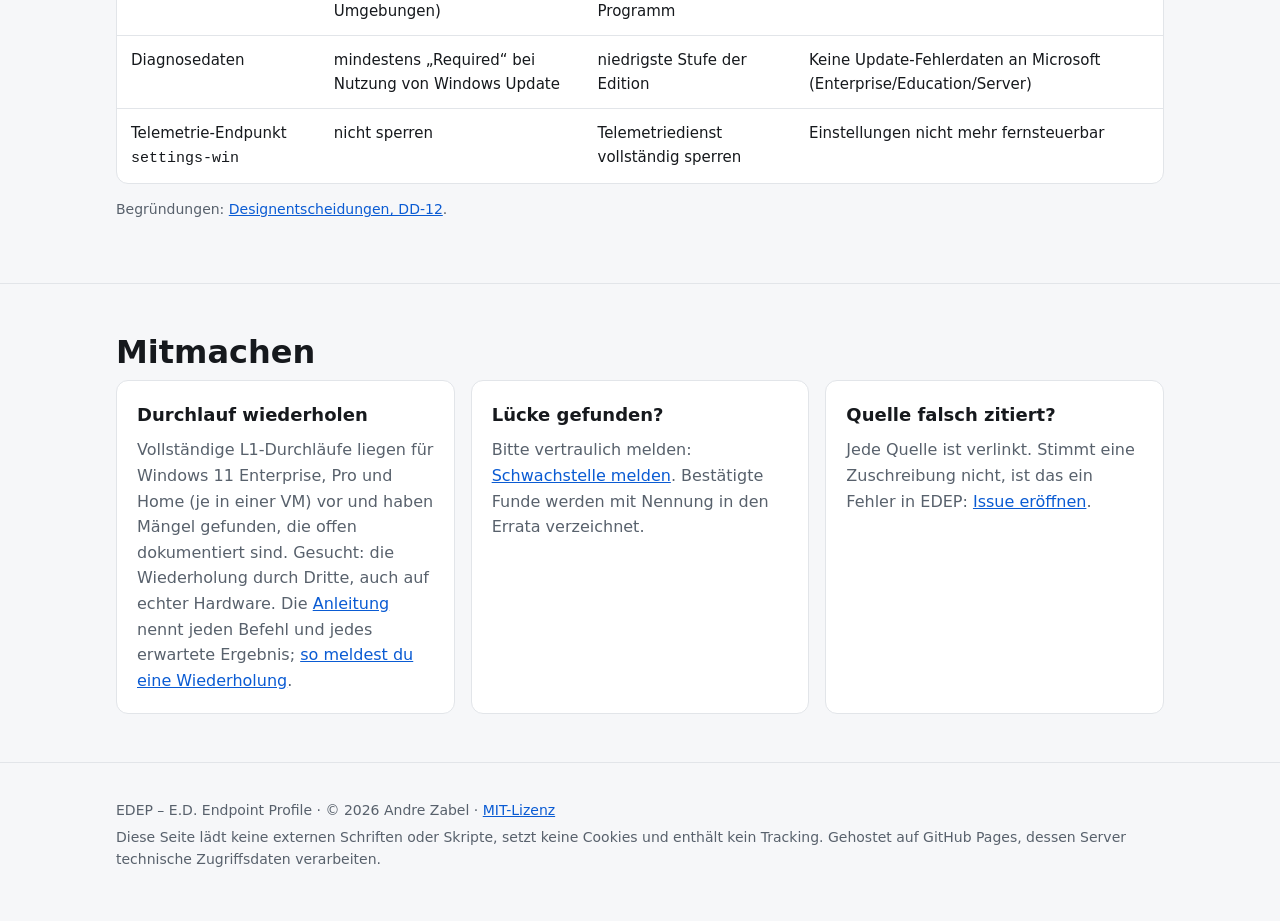
==== commit cb4cda76: "Wiederholung durch Dritte vorbereitet (WIEDERHOLUNG.md, Issue-Vorlage); Entwurf der Kriterien für 1." ====
--- a/site/index.html
+++ b/site/index.html
@@ -393,13 +393,17 @@
               <p>
                 Vollständige L1-Durchläufe liegen für Windows 11 Enterprise, Pro und Home
                 (je in einer VM) vor und haben Mängel gefunden, die offen dokumentiert
-                sind. Gesucht: die Wiederholung auf Windows Server, Windows 10 und
-                echter Hardware. Die
+                sind. Gesucht: die Wiederholung durch Dritte, auch auf echter Hardware.
+                Die
                 <a
                   href="https://github.com/AndreZ1971/E.L.L.A.-Defence-Endpoint/blob/main/docs/VERIFY-YOURSELF.md"
                   >Anleitung</a
                 >
-                nennt jeden Befehl und jedes erwartete Ergebnis.
+                nennt jeden Befehl und jedes erwartete Ergebnis;
+                <a
+                  href="https://github.com/AndreZ1971/E.L.L.A.-Defence-Endpoint/blob/main/docs/WIEDERHOLUNG.md"
+                  >so meldest du eine Wiederholung</a
+                >.
               </p>
             </div>
             <div class="card">
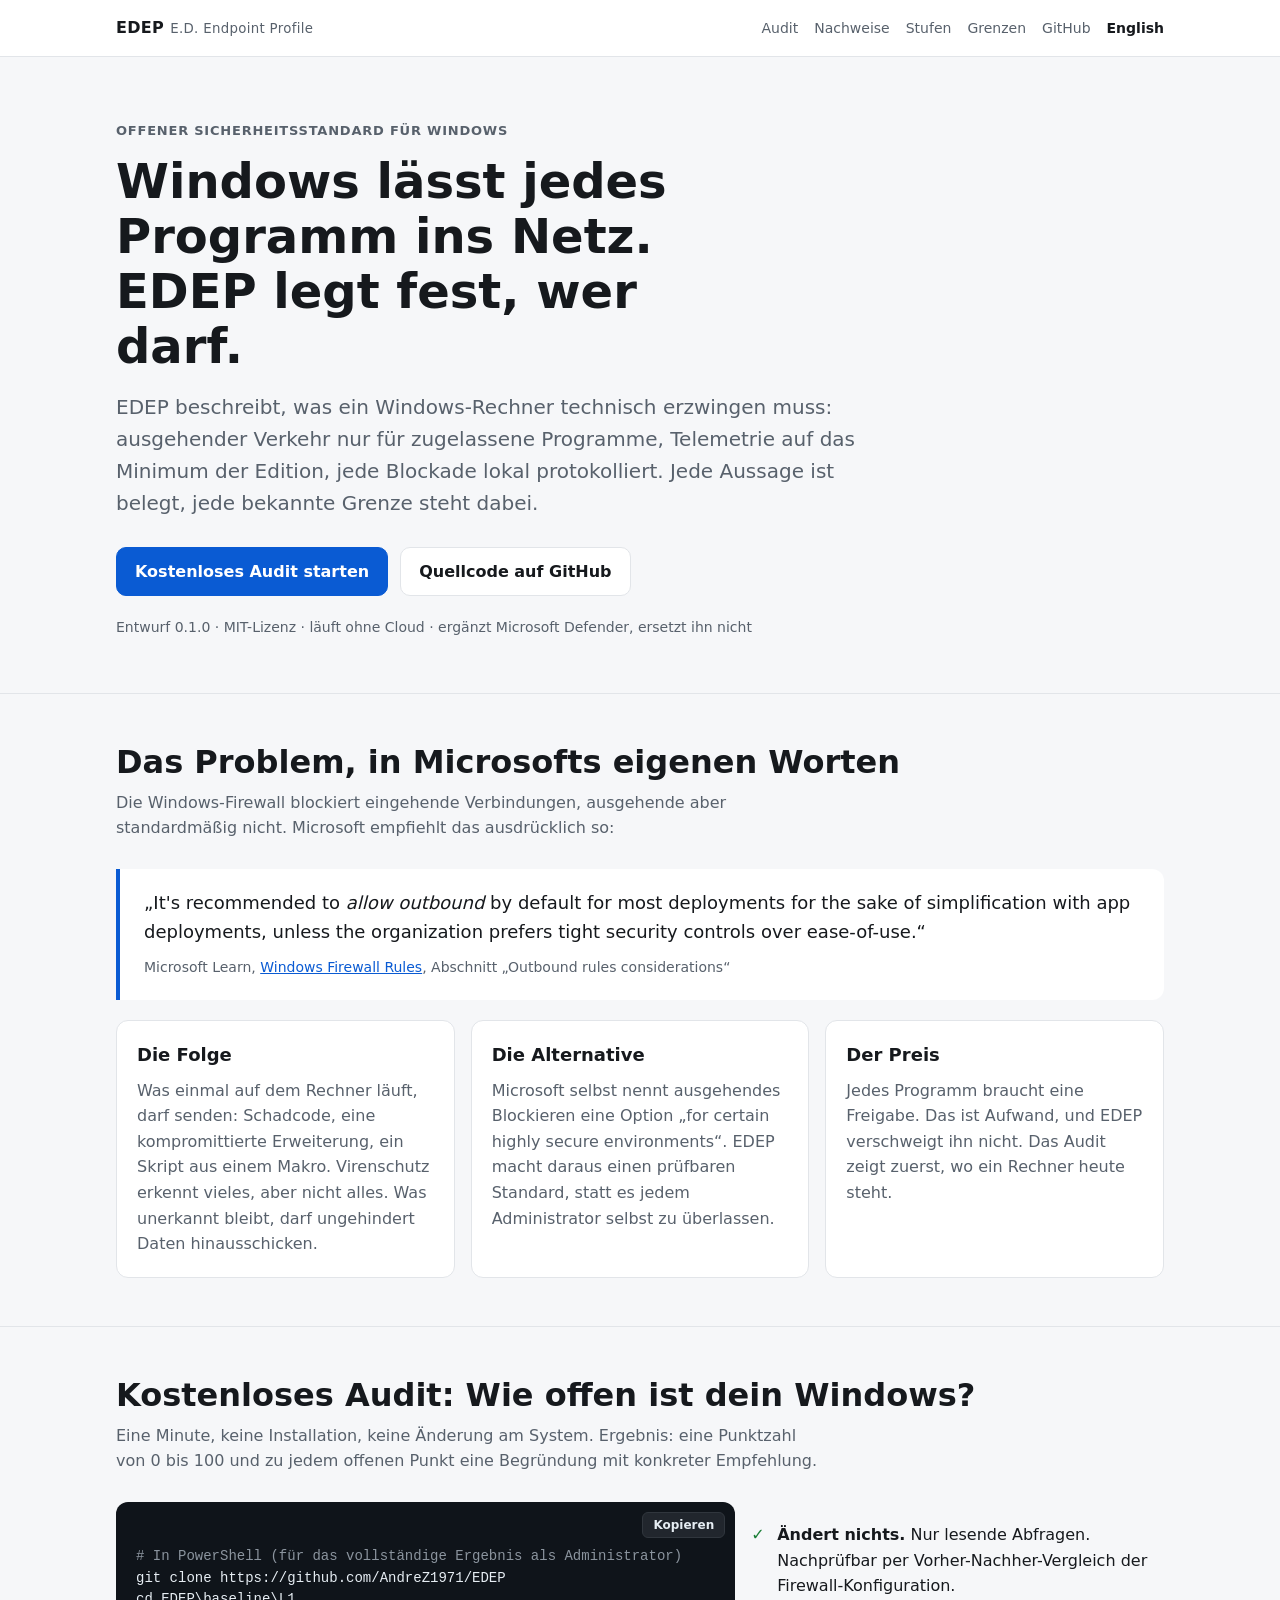
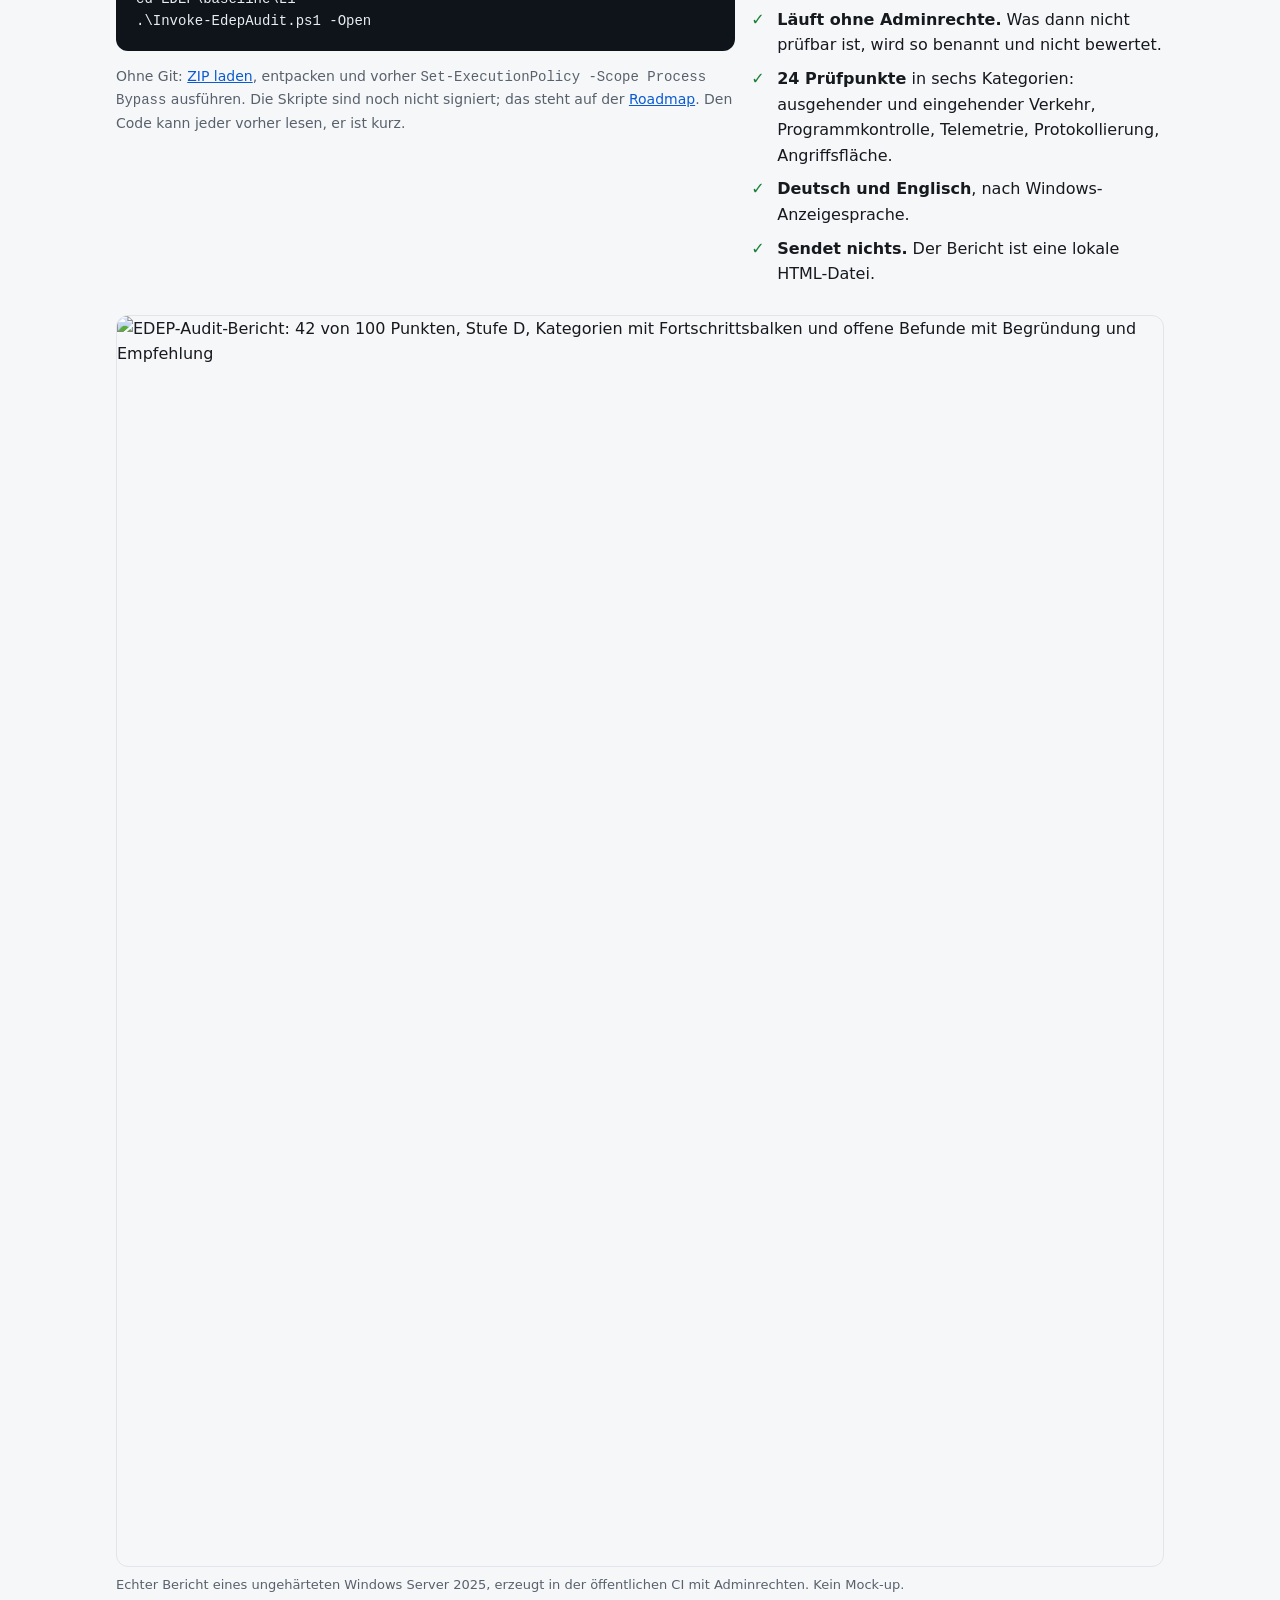
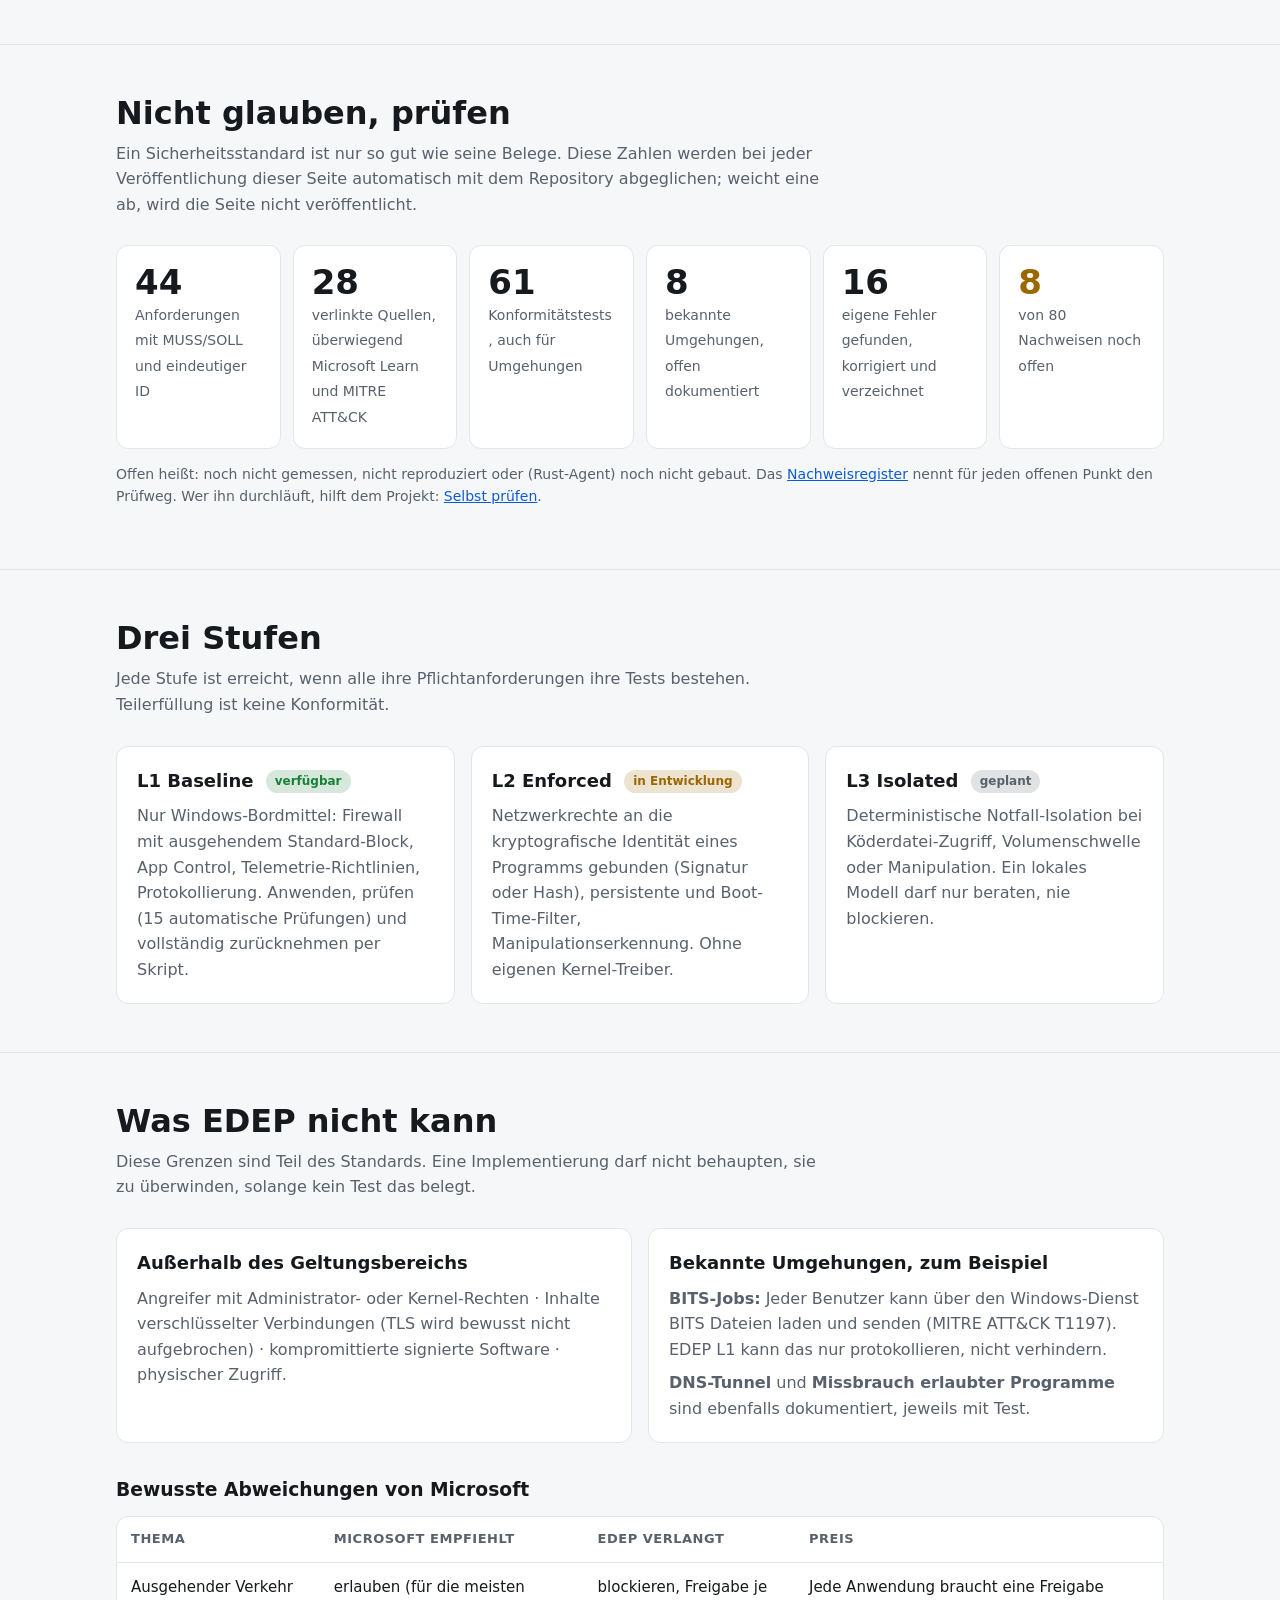
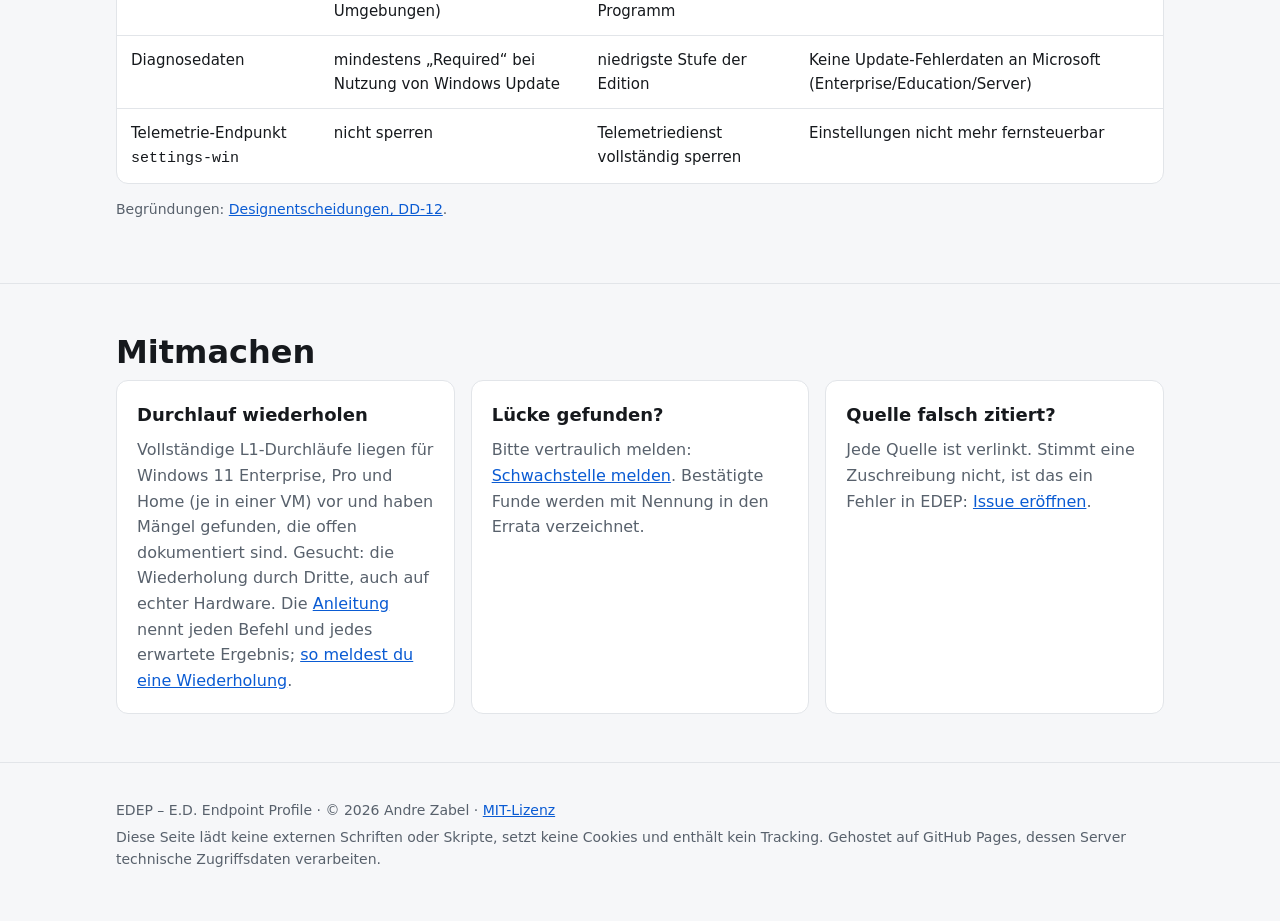
==== commit 27721bd3: "Repository in EDEP umbenannt; Namensabsatz in den READMEs Repo-Name E.L.L.A.-Defence-Endpoint -> EDE" ====
--- a/site/index.html
+++ b/site/index.html
@@ -21,7 +21,7 @@
           <a href="#pruefen">Nachweise</a>
           <a href="#stufen">Stufen</a>
           <a href="#grenzen">Grenzen</a>
-          <a href="https://github.com/AndreZ1971/E.L.L.A.-Defence-Endpoint"
+          <a href="https://github.com/AndreZ1971/EDEP"
             >GitHub</a
           >
           <a class="lang" href="en/" hreflang="en" lang="en">English</a>
@@ -45,7 +45,7 @@
           <a class="btn primary" href="#audit">Kostenloses Audit starten</a>
           <a
             class="btn"
-            href="https://github.com/AndreZ1971/E.L.L.A.-Defence-Endpoint"
+            href="https://github.com/AndreZ1971/EDEP"
             >Quellcode auf GitHub</a
           >
         </div>
@@ -125,21 +125,21 @@
                 <pre
                   id="audit-cmd"
                 ><span class="c"># In PowerShell (für das vollständige Ergebnis als Administrator)</span>
-git clone https://github.com/AndreZ1971/E.L.L.A.-Defence-Endpoint
-cd E.L.L.A.-Defence-Endpoint\baseline\L1
+git clone https://github.com/AndreZ1971/EDEP
+cd EDEP\baseline\L1
 .\Invoke-EdepAudit.ps1 -Open</pre>
               </div>
               <p class="note">
                 Ohne Git:
                 <a
-                  href="https://github.com/AndreZ1971/E.L.L.A.-Defence-Endpoint/archive/refs/heads/main.zip"
+                  href="https://github.com/AndreZ1971/EDEP/archive/refs/heads/main.zip"
                   >ZIP laden</a
                 >, entpacken und vorher
                 <code>Set-ExecutionPolicy -Scope Process Bypass</code>
                 ausführen. Die Skripte sind noch nicht signiert; das steht auf
                 der
                 <a
-                  href="https://github.com/AndreZ1971/E.L.L.A.-Defence-Endpoint/blob/main/docs/ROADMAP.md"
+                  href="https://github.com/AndreZ1971/EDEP/blob/main/docs/ROADMAP.md"
                   >Roadmap</a
                 >. Den Code kann jeder vorher lesen, er ist kurz.
               </p>
@@ -208,13 +208,13 @@
           <div class="stats">
             <a
               class="stat"
-              href="https://github.com/AndreZ1971/E.L.L.A.-Defence-Endpoint/blob/main/SPEC.md#4-anforderungen"
+              href="https://github.com/AndreZ1971/EDEP/blob/main/SPEC.md#4-anforderungen"
               ><b data-check="requirements">44</b
               ><span>Anforderungen mit MUSS/SOLL und eindeutiger ID</span></a
             >
             <a
               class="stat"
-              href="https://github.com/AndreZ1971/E.L.L.A.-Defence-Endpoint/blob/main/SPEC.md#anhang-b--quellen"
+              href="https://github.com/AndreZ1971/EDEP/blob/main/SPEC.md#anhang-b--quellen"
               ><b data-check="sources">28</b
               ><span
                 >verlinkte Quellen, überwiegend Microsoft Learn und MITRE
@@ -223,19 +223,19 @@
             >
             <a
               class="stat"
-              href="https://github.com/AndreZ1971/E.L.L.A.-Defence-Endpoint/blob/main/conformance/README.md"
+              href="https://github.com/AndreZ1971/EDEP/blob/main/conformance/README.md"
               ><b data-check="tests">61</b
               ><span>Konformitätstests, auch für Umgehungen</span></a
             >
             <a
               class="stat"
-              href="https://github.com/AndreZ1971/E.L.L.A.-Defence-Endpoint/blob/main/SPEC.md#34-bekannte-umgehungen-normativ"
+              href="https://github.com/AndreZ1971/EDEP/blob/main/SPEC.md#34-bekannte-umgehungen-normativ"
               ><b data-check="bypasses">8</b
               ><span>bekannte Umgehungen, offen dokumentiert</span></a
             >
             <a
               class="stat"
-              href="https://github.com/AndreZ1971/E.L.L.A.-Defence-Endpoint/blob/main/docs/EVIDENCE.md#errata"
+              href="https://github.com/AndreZ1971/EDEP/blob/main/docs/EVIDENCE.md#errata"
               ><b data-check="errata">16</b
               ><span
                 >eigene Fehler gefunden, korrigiert und verzeichnet</span
@@ -243,7 +243,7 @@
             >
             <a
               class="stat open"
-              href="https://github.com/AndreZ1971/E.L.L.A.-Defence-Endpoint/blob/main/docs/EVIDENCE.md"
+              href="https://github.com/AndreZ1971/EDEP/blob/main/docs/EVIDENCE.md"
               ><b data-check="evidence-open">8</b
               ><span
                 >von <span data-check="evidence-total">80</span> Nachweisen noch
@@ -255,13 +255,13 @@
             Offen heißt: noch nicht gemessen, nicht reproduziert oder (Rust-Agent)
             noch nicht gebaut. Das
             <a
-              href="https://github.com/AndreZ1971/E.L.L.A.-Defence-Endpoint/blob/main/docs/EVIDENCE.md"
+              href="https://github.com/AndreZ1971/EDEP/blob/main/docs/EVIDENCE.md"
               >Nachweisregister</a
             >
             nennt für jeden offenen Punkt den Prüfweg. Wer ihn durchläuft, hilft
             dem Projekt:
             <a
-              href="https://github.com/AndreZ1971/E.L.L.A.-Defence-Endpoint/blob/main/docs/VERIFY-YOURSELF.md"
+              href="https://github.com/AndreZ1971/EDEP/blob/main/docs/VERIFY-YOURSELF.md"
               >Selbst prüfen</a
             >.
           </p>
@@ -377,7 +377,7 @@
           <p class="note">
             Begründungen:
             <a
-              href="https://github.com/AndreZ1971/E.L.L.A.-Defence-Endpoint/blob/main/docs/DESIGN-DECISIONS.md"
+              href="https://github.com/AndreZ1971/EDEP/blob/main/docs/DESIGN-DECISIONS.md"
               >Designentscheidungen, DD-12</a
             >.
           </p>
@@ -396,12 +396,12 @@
                 sind. Gesucht: die Wiederholung durch Dritte, auch auf echter Hardware.
                 Die
                 <a
-                  href="https://github.com/AndreZ1971/E.L.L.A.-Defence-Endpoint/blob/main/docs/VERIFY-YOURSELF.md"
+                  href="https://github.com/AndreZ1971/EDEP/blob/main/docs/VERIFY-YOURSELF.md"
                   >Anleitung</a
                 >
                 nennt jeden Befehl und jedes erwartete Ergebnis;
                 <a
-                  href="https://github.com/AndreZ1971/E.L.L.A.-Defence-Endpoint/blob/main/docs/WIEDERHOLUNG.md"
+                  href="https://github.com/AndreZ1971/EDEP/blob/main/docs/WIEDERHOLUNG.md"
                   >so meldest du eine Wiederholung</a
                 >.
               </p>
@@ -411,7 +411,7 @@
               <p>
                 Bitte vertraulich melden:
                 <a
-                  href="https://github.com/AndreZ1971/E.L.L.A.-Defence-Endpoint/security/advisories/new"
+                  href="https://github.com/AndreZ1971/EDEP/security/advisories/new"
                   >Schwachstelle melden</a
                 >. Bestätigte Funde werden mit Nennung in den Errata
                 verzeichnet.
@@ -423,7 +423,7 @@
                 Jede Quelle ist verlinkt. Stimmt eine Zuschreibung nicht, ist
                 das ein Fehler in EDEP:
                 <a
-                  href="https://github.com/AndreZ1971/E.L.L.A.-Defence-Endpoint/issues"
+                  href="https://github.com/AndreZ1971/EDEP/issues"
                   >Issue eröffnen</a
                 >.
               </p>
@@ -438,7 +438,7 @@
         <p>
           EDEP – E.D. Endpoint Profile · © 2026 Andre Zabel ·
           <a
-            href="https://github.com/AndreZ1971/E.L.L.A.-Defence-Endpoint/blob/main/LICENSE"
+            href="https://github.com/AndreZ1971/EDEP/blob/main/LICENSE"
             >MIT-Lizenz</a
           >
         </p>
